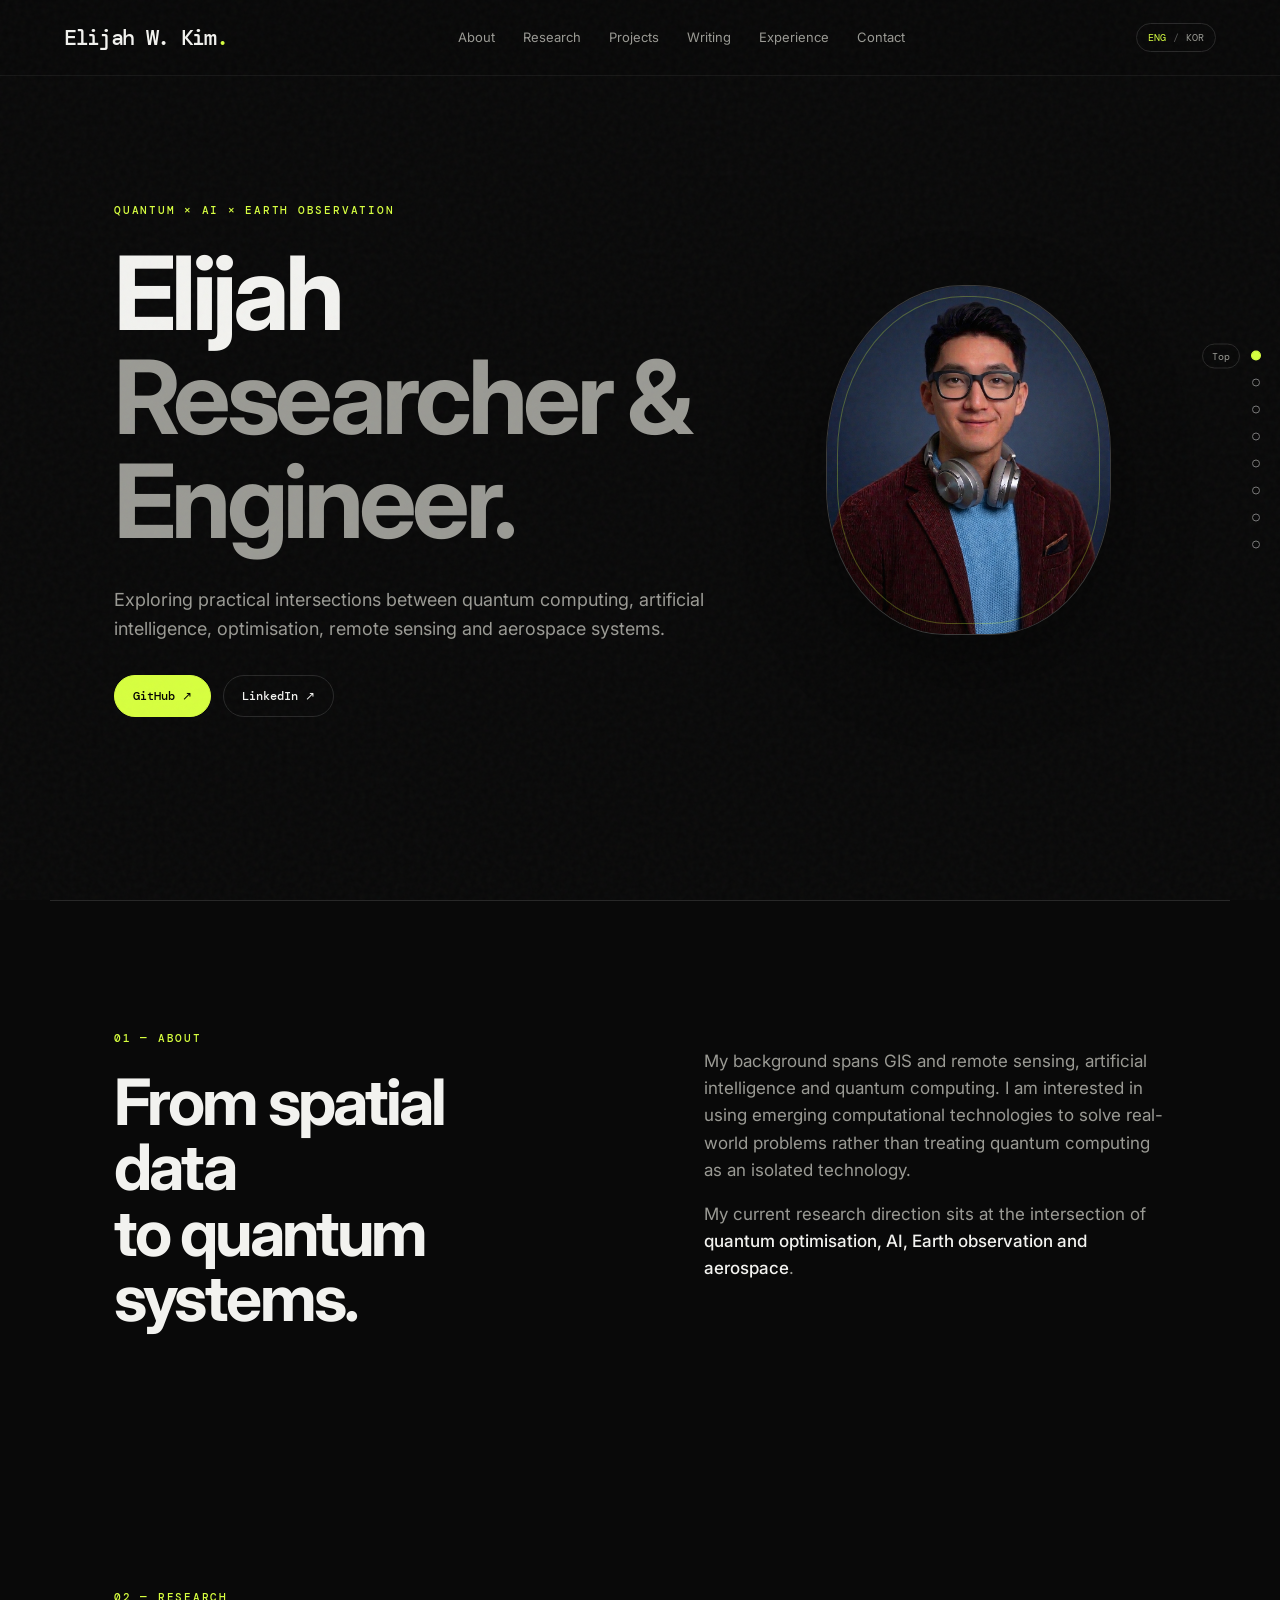
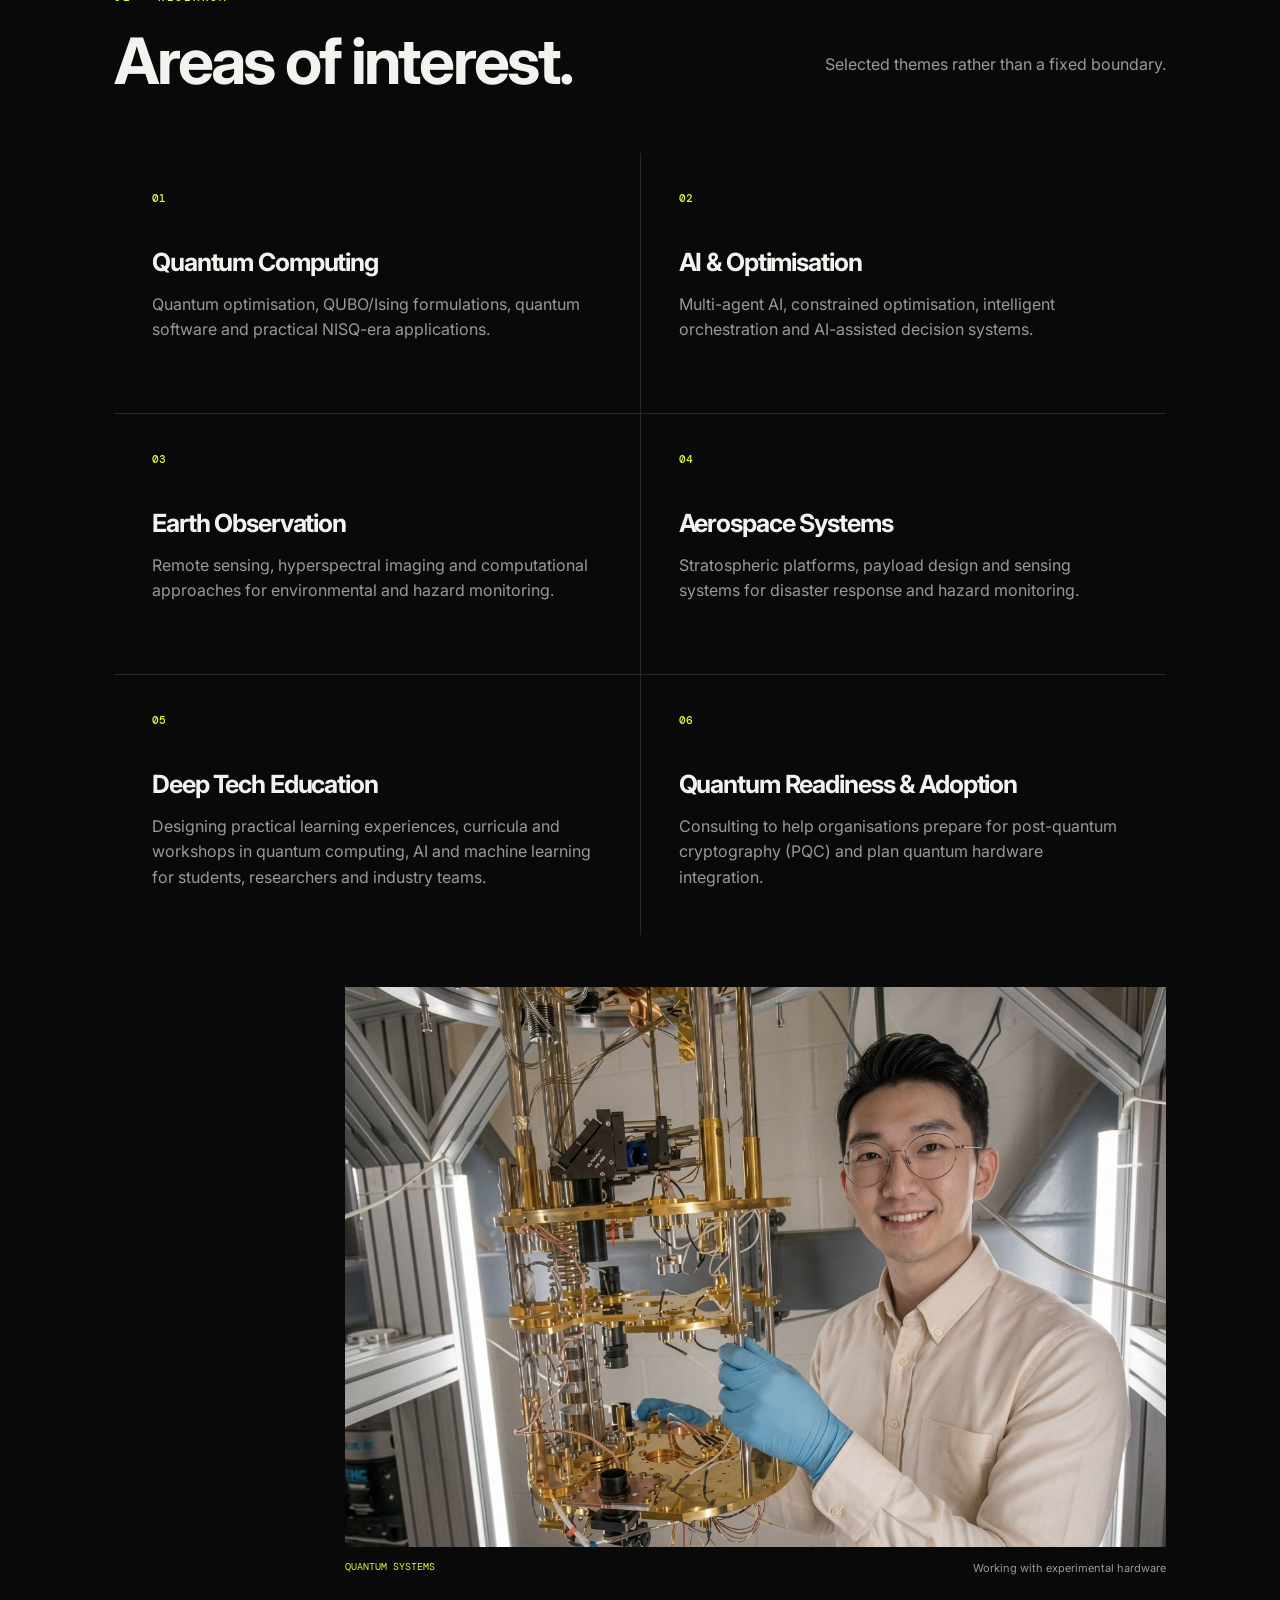
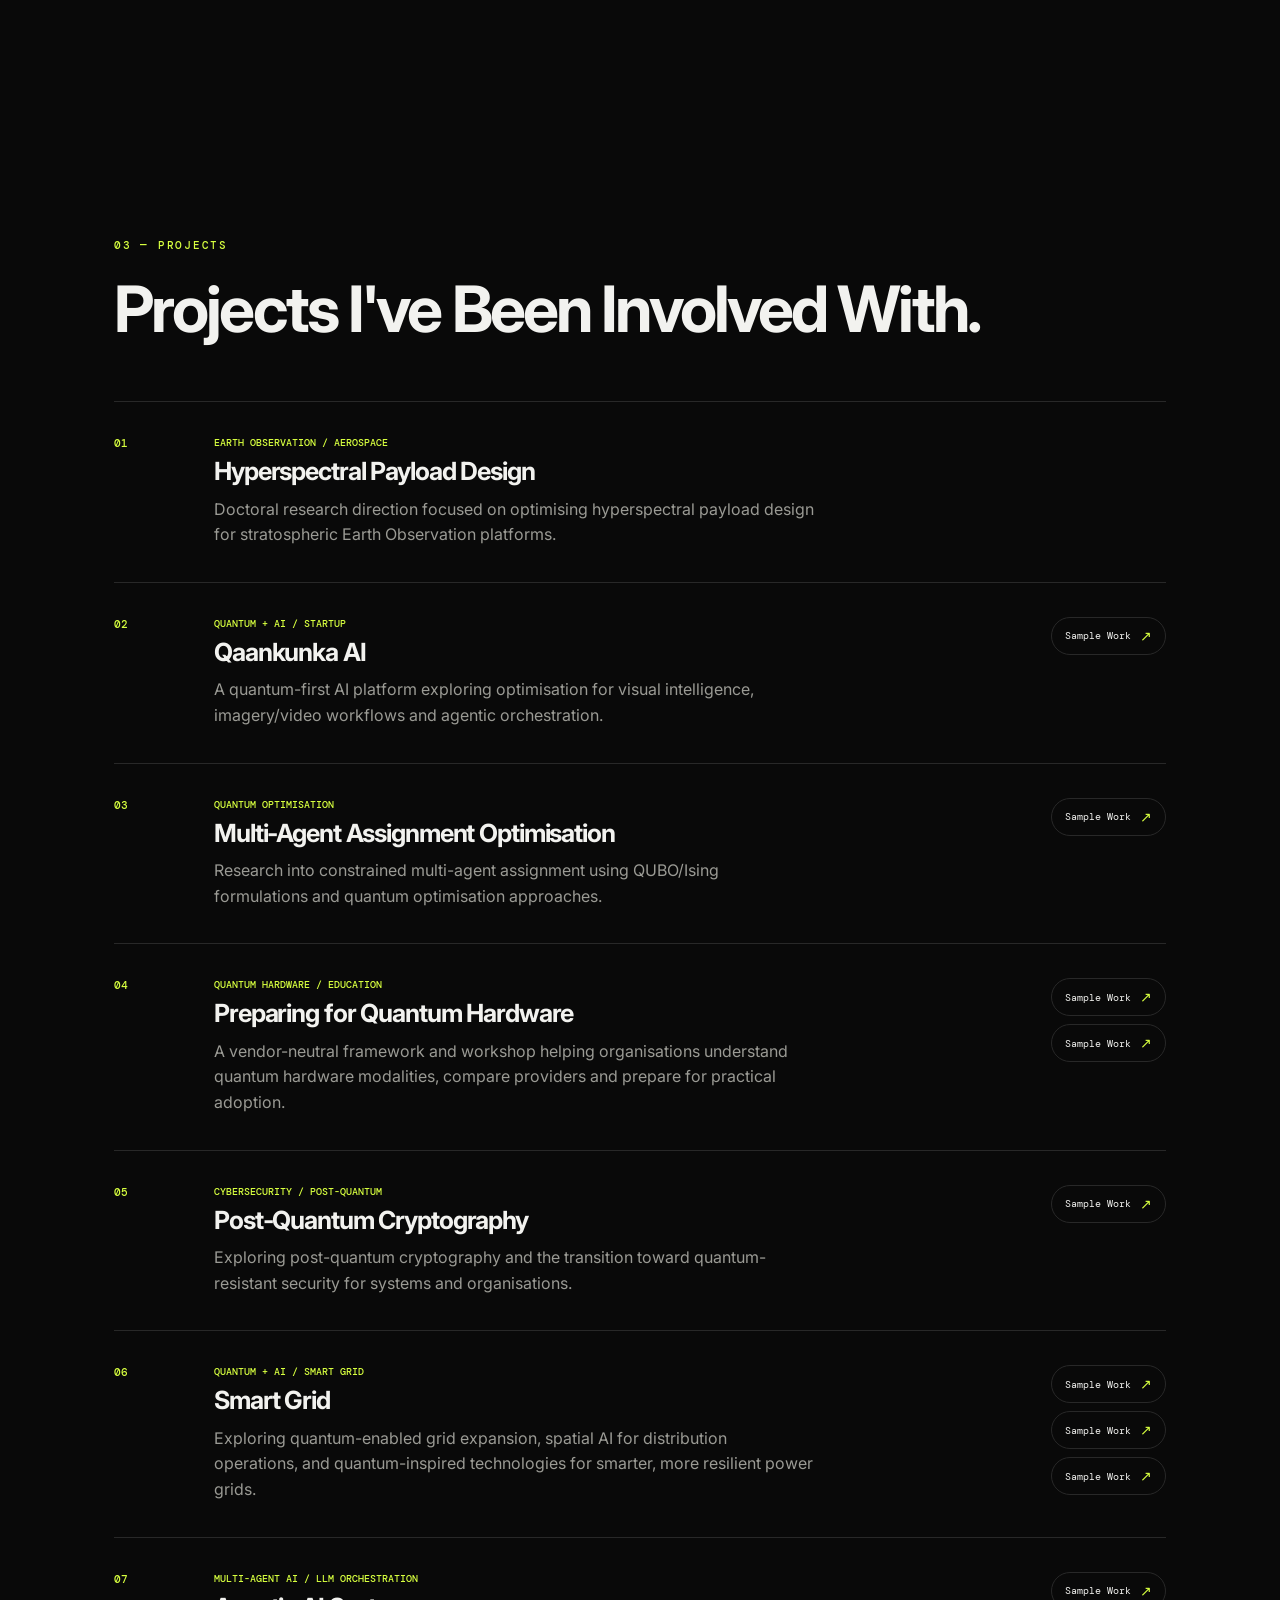
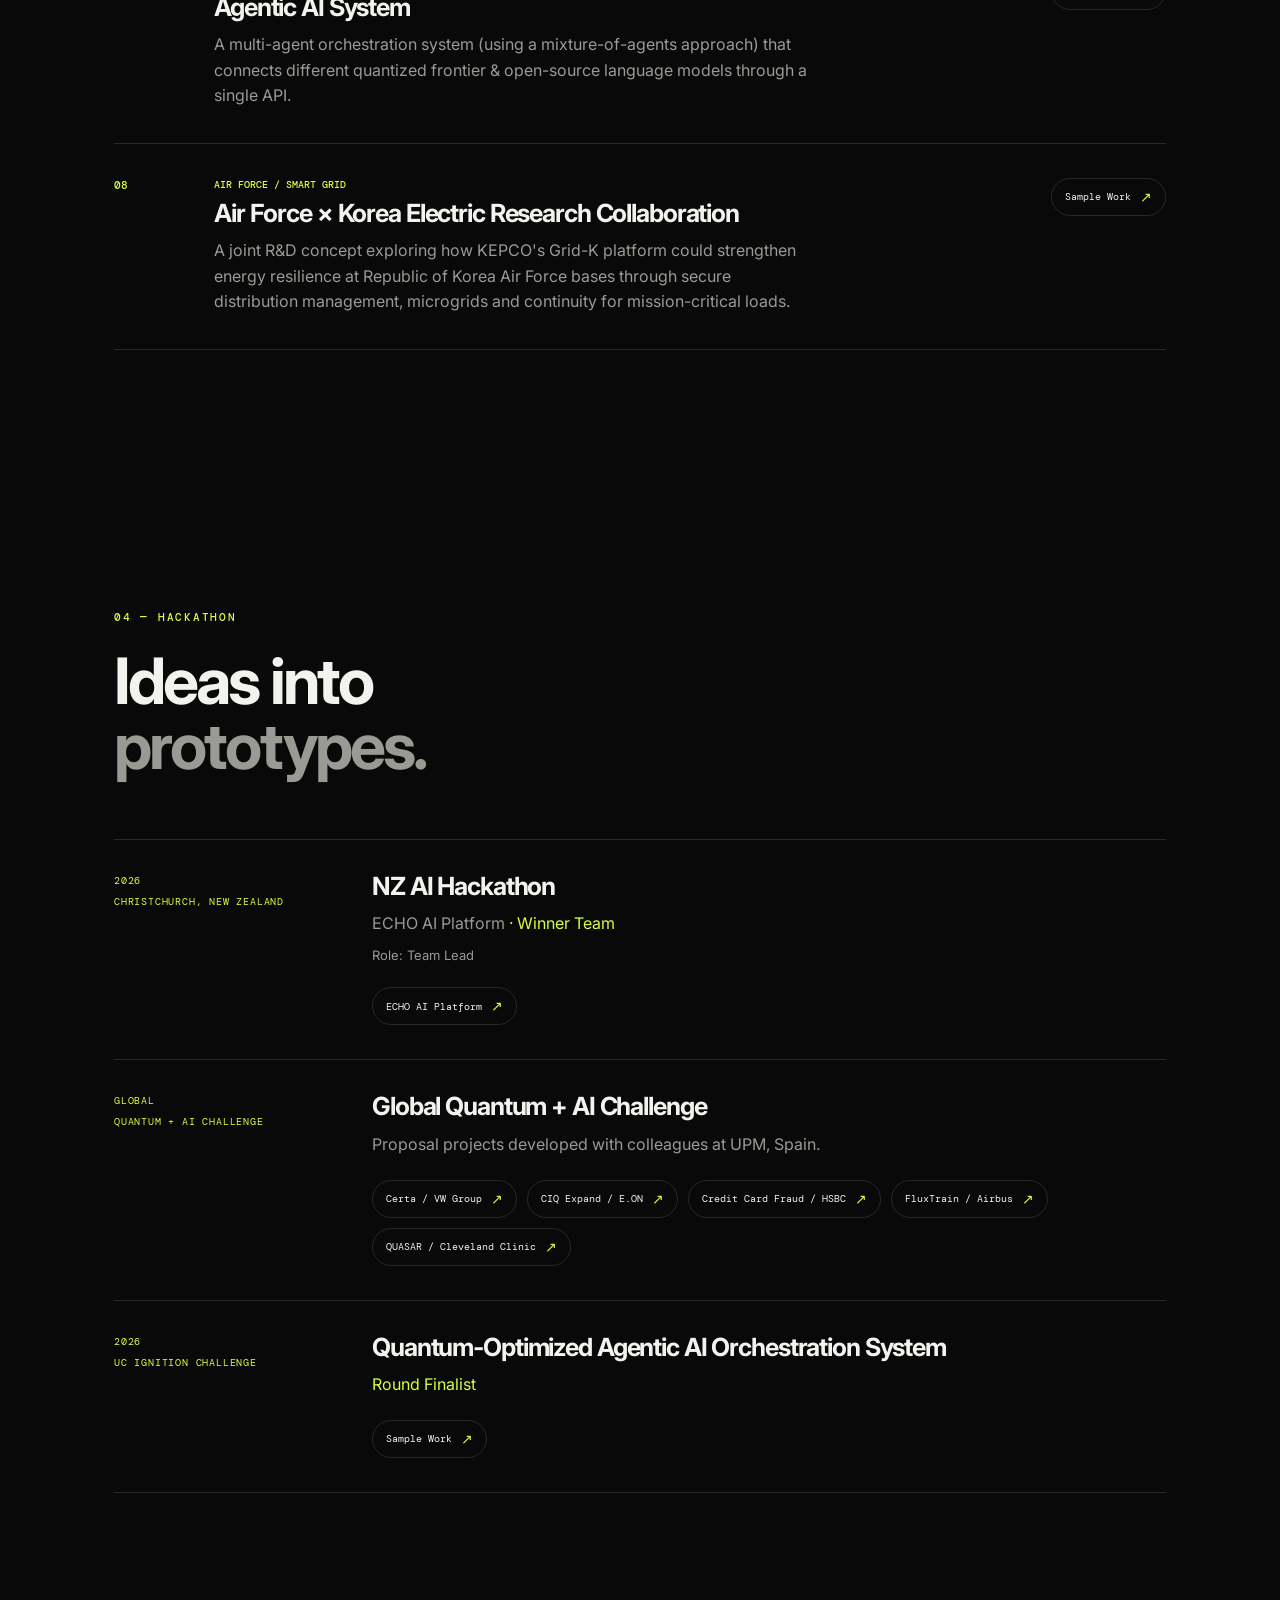
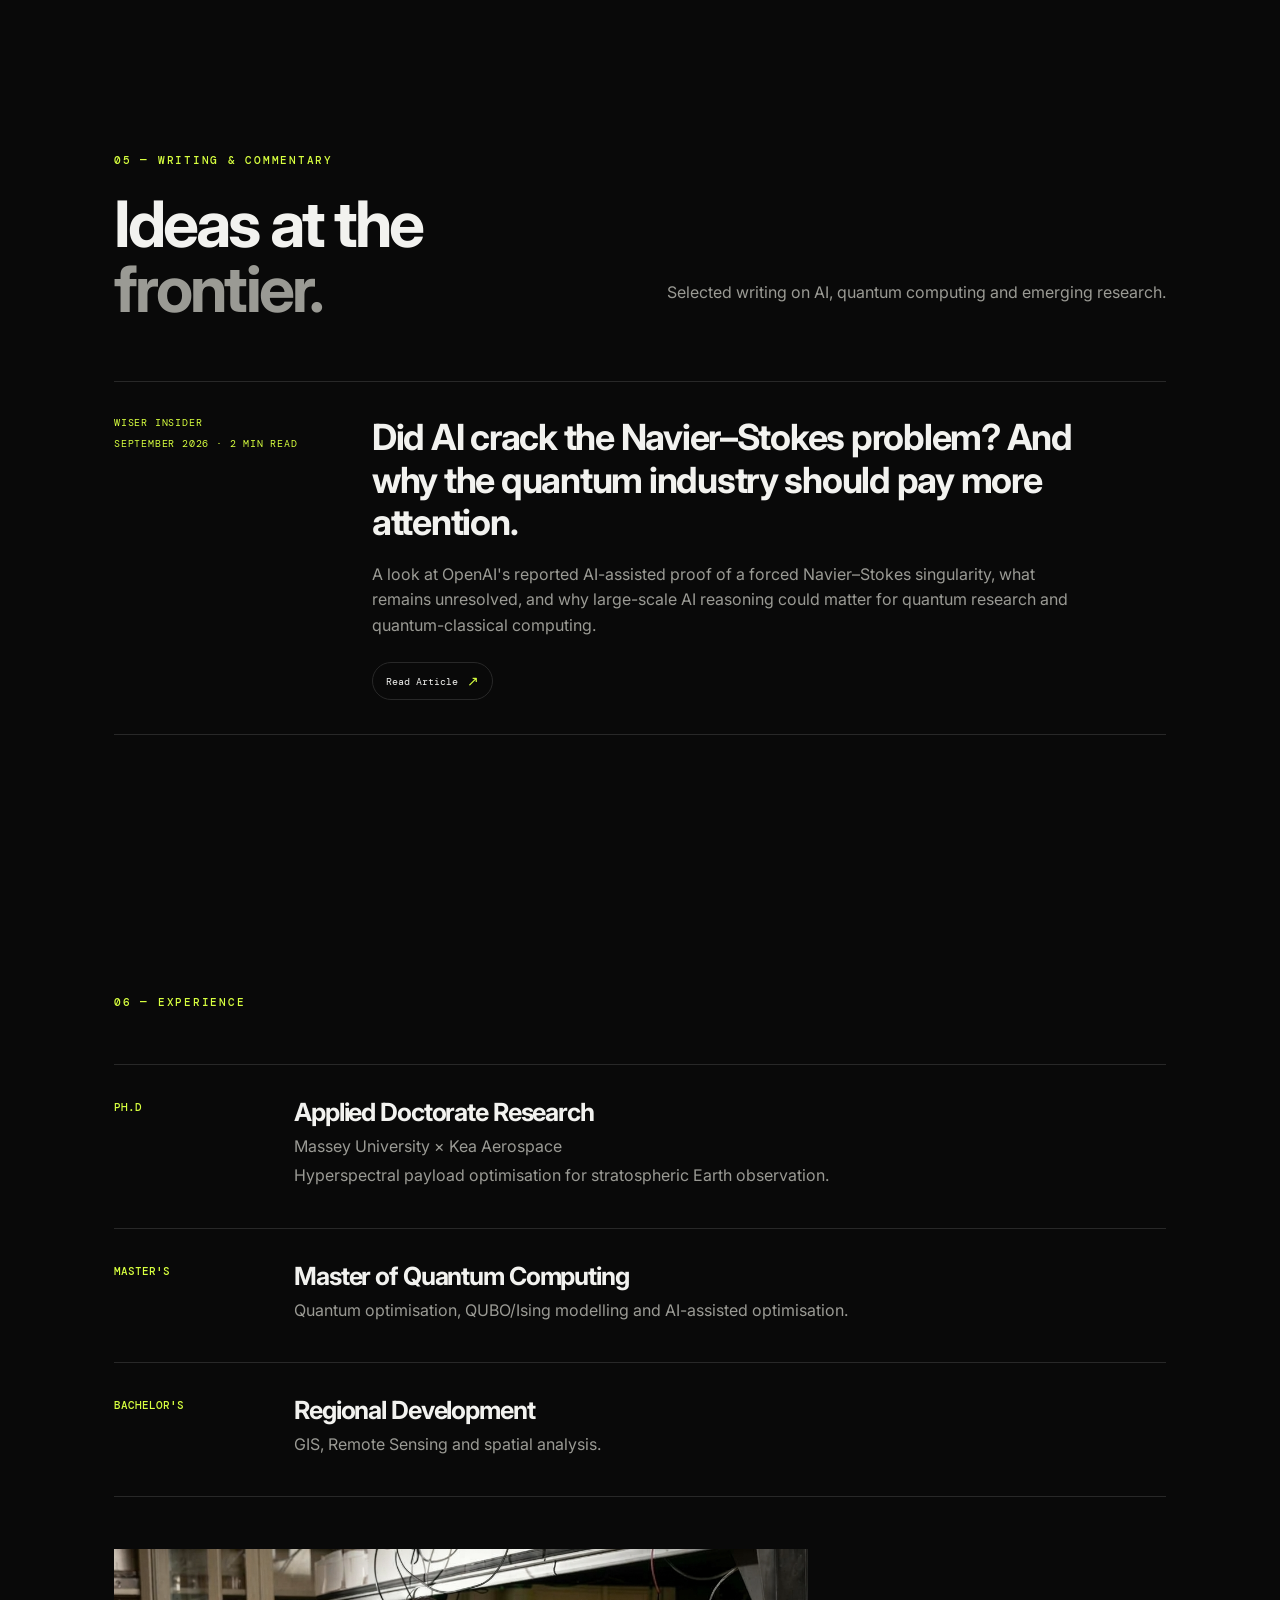
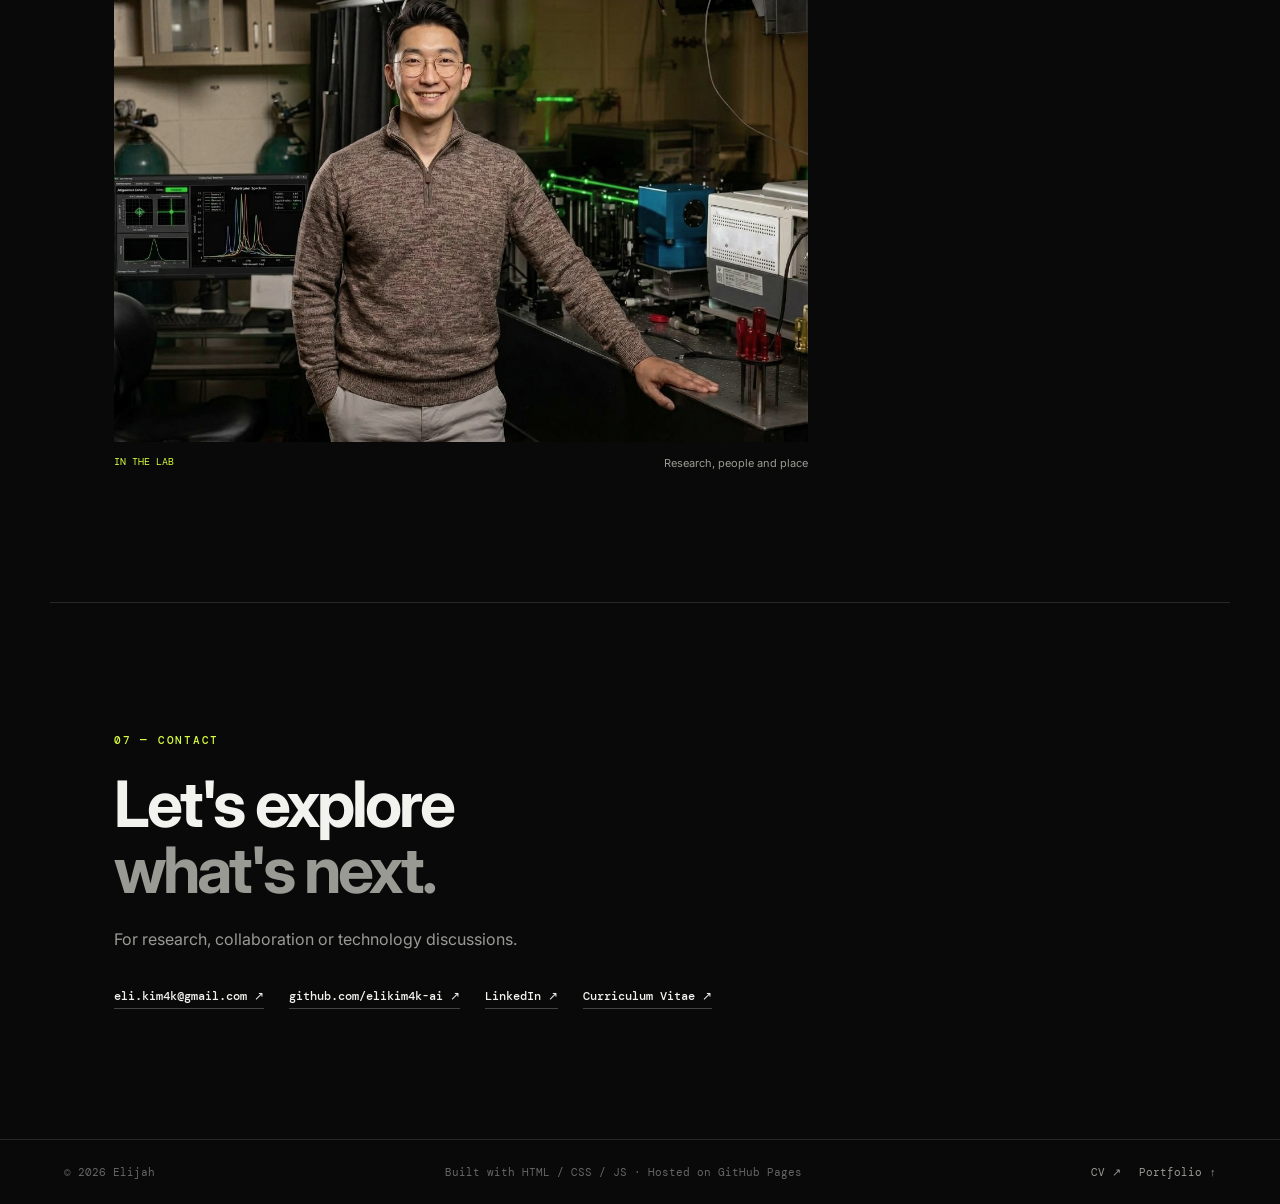
==== index.html @ 290a3d3e "Rename Air Force research collaboration" ====
<!DOCTYPE html>
<html lang="en">
<head>
  <meta charset="UTF-8">
  <meta name="viewport" content="width=device-width, initial-scale=1.0">
  <meta name="description" content="Elijah — Quantum Computing, AI, Earth Observation and Aerospace Research">
  <meta name="theme-color" content="#0a0a0a">
  <title>Elijah | Quantum × AI</title>
  <link rel="preconnect" href="https://fonts.googleapis.com">
  <link rel="preconnect" href="https://fonts.gstatic.com" crossorigin>
  <link href="https://fonts.googleapis.com/css2?family=DM+Mono:wght@400;500&family=Inter:wght@400;500;600;700&display=swap" rel="stylesheet">
  <link rel="stylesheet" href="style.css">
</head>
<body>
  <div class="noise"></div>

  <header class="nav">
    <a class="logo" href="#top">Elijah W. Kim<span>.</span></a>
    <nav>
      <a href="#about">About</a>
      <a href="#research">Research</a>
      <a href="#projects">Projects</a>
      <a href="#writing">Writing</a>
      <a href="#experience">Experience</a>
      <a href="#contact">Contact</a>
    </nav>
    <div class="nav-actions">
      <div class="language-toggle" role="group" aria-label="Choose language">
        <button type="button" data-language="en" aria-pressed="true">ENG</button>
        <span aria-hidden="true">/</span>
        <button type="button" data-language="ko" aria-pressed="false">KOR</button>
      </div>
      <button class="menu" aria-label="Open menu">☰</button>
    </div>
  </header>

  <main id="top">
    <section class="hero section">
      <div class="hero-copy">
        <p class="eyebrow">QUANTUM × AI × EARTH OBSERVATION</p>
        <h1>Elijah<br><em>Researcher &amp; Engineer.</em></h1>
        <p class="lead">
          Exploring practical intersections between quantum computing, artificial intelligence,
          optimisation, remote sensing and aerospace systems.
        </p>
        <div class="buttons">
          <!-- Replace these URLs with your real profiles -->
          <a class="button primary" href="https://github.com/elikim4k-ai/" target="_blank" rel="noreferrer">GitHub ↗</a>
          <a class="button" href="https://www.linkedin.com/" target="_blank" rel="noreferrer">LinkedIn ↗</a>
        </div>
      </div>

      <div class="hero-visual">
        <div class="portrait-wrap">
          <img src="assets/profile.jpg" alt="Elijah — researcher in quantum computing and AI">
          <div class="portrait-ring"></div>
        </div>
      </div>
    </section>

    <section id="about" class="section split">
      <div>
        <p class="eyebrow">01 — ABOUT</p>
        <h2>From spatial data<br>to quantum systems.</h2>
      </div>
      <div class="body-copy">
        <p>
          My background spans GIS and remote sensing, artificial intelligence and quantum computing.
          I am interested in using emerging computational technologies to solve real-world problems
          rather than treating quantum computing as an isolated technology.
        </p>
        <p>
          My current research direction sits at the intersection of <strong>quantum optimisation,
          AI, Earth observation and aerospace</strong>.
        </p>
      </div>
    </section>

    <section id="research" class="section">
      <div class="section-heading">
        <div>
          <p class="eyebrow">02 — RESEARCH</p>
          <h2>Areas of interest.</h2>
        </div>
        <p class="muted">Selected themes rather than a fixed boundary.</p>
      </div>

      <div class="research-grid">
        <article class="research-card">
          <span>01</span>
          <h3>Quantum Computing</h3>
          <p>Quantum optimisation, QUBO/Ising formulations, quantum software and practical NISQ-era applications.</p>
        </article>
        <article class="research-card">
          <span>02</span>
          <h3>AI & Optimisation</h3>
          <p>Multi-agent AI, constrained optimisation, intelligent orchestration and AI-assisted decision systems.</p>
        </article>
        <article class="research-card">
          <span>03</span>
          <h3>Earth Observation</h3>
          <p>Remote sensing, hyperspectral imaging and computational approaches for environmental and hazard monitoring.</p>
        </article>
        <article class="research-card">
          <span>04</span>
          <h3>Aerospace Systems</h3>
          <p>Stratospheric platforms, payload design and sensing systems for disaster response and hazard monitoring.</p>
        </article>
        <article class="research-card">
          <span>05</span>
          <h3>Deep Tech Education</h3>
          <p>Designing practical learning experiences, curricula and workshops in quantum computing, AI and machine learning for students, researchers and industry teams.</p>
        </article>
        <article class="research-card">
          <span>06</span>
          <h3>Quantum Readiness &amp; Adoption</h3>
          <p>Consulting to help organisations prepare for post-quantum cryptography (PQC) and plan quantum hardware integration.</p>
        </article>
      </div>

      <figure class="lab-photo inline-photo research-photo">
        <img src="assets/lab-quantum.jpg" alt="Elijah working beside a quantum computing instrument in the laboratory" loading="lazy">
        <figcaption><span>QUANTUM SYSTEMS</span><span>Working with experimental hardware</span></figcaption>
      </figure>
    </section>

    <section id="projects" class="section">
      <div class="section-heading">
        <div>
          <p class="eyebrow">03 — PROJECTS</p>
          <h2>Projects I've Been Involved With.</h2>
        </div>
      </div>

      <div class="project-list">
        <article class="project">
          <div class="project-number">01</div>
          <div>
            <p class="project-tag">EARTH OBSERVATION / AEROSPACE</p>
            <h3>Hyperspectral Payload Design</h3>
            <p>
              Doctoral research direction focused on optimising hyperspectral payload design
              for stratospheric Earth Observation platforms.
            </p>
          </div>
        </article>

        <article class="project">
          <div class="project-number">02</div>
          <div>
            <p class="project-tag">QUANTUM + AI / STARTUP</p>
            <h3>Qaankunka AI</h3>
            <p>
              A quantum-first AI platform exploring optimisation for visual intelligence,
              imagery/video workflows and agentic orchestration.
            </p>
          </div>
          <a class="sample-work" href="https://www.qaankunka.com/" target="_blank" rel="noreferrer">Sample Work <span>↗</span></a>
        </article>

        <article class="project">
          <div class="project-number">03</div>
          <div>
            <p class="project-tag">QUANTUM OPTIMISATION</p>
            <h3>Multi-Agent Assignment Optimisation</h3>
            <p>
              Research into constrained multi-agent assignment using QUBO/Ising formulations
              and quantum optimisation approaches.
            </p>
          </div>
          <a class="sample-work" href="assets/adiabatic-quantum-optimization-sample.pdf">Sample Work <span>↗</span></a>
        </article>

        <article class="project">
          <div class="project-number">04</div>
          <div>
            <p class="project-tag">QUANTUM HARDWARE / EDUCATION</p>
            <h3>Preparing for Quantum Hardware</h3>
            <p>
              A vendor-neutral framework and workshop helping organisations understand quantum hardware modalities,
              compare providers and prepare for practical adoption.
            </p>
          </div>
          <div class="project-samples">
            <a class="sample-work" href="assets/quantum-hardware-sample.pdf">Sample Work <span>↗</span></a>
            <a class="sample-work" href="assets/ionq-quantum-cloud-sample.pdf">Sample Work <span>↗</span></a>
          </div>
        </article>

        <article class="project">
          <div class="project-number">05</div>
          <div>
            <p class="project-tag">CYBERSECURITY / POST-QUANTUM</p>
            <h3>Post-Quantum Cryptography</h3>
            <p>
              Exploring post-quantum cryptography and the transition toward quantum-resistant security
              for systems and organisations.
            </p>
          </div>
          <a class="sample-work" href="assets/post-quantum-cryptography-sample.pdf">Sample Work <span>↗</span></a>
        </article>

        <article class="project">
          <div class="project-number">06</div>
          <div>
            <p class="project-tag">QUANTUM + AI / SMART GRID</p>
            <h3>Smart Grid</h3>
            <p>
              Exploring quantum-enabled grid expansion, spatial AI for distribution operations,
              and quantum-inspired technologies for smarter, more resilient power grids.
            </p>
          </div>
          <div class="project-samples">
            <a class="sample-work" href="assets/smart-grid-ciq-expand.pdf" aria-label="Sample Work: CIQ-Expand Quantum-Enabled Grid Expansion">Sample Work <span>↗</span></a>
            <a class="sample-work" href="assets/smart-grid-gridsense-spatial-ai.pdf" aria-label="Sample Work: GridSense Spatial AI Copilot for Distribution Operations">Sample Work <span>↗</span></a>
            <a class="sample-work" href="assets/smart-grid-quantum-inspired-technologies.pdf" aria-label="Sample Work: Quantum-Inspired Technologies for Smart Grids">Sample Work <span>↗</span></a>
          </div>
        </article>

        <article class="project">
          <div class="project-number">07</div>
          <div>
            <p class="project-tag">MULTI-AGENT AI / LLM ORCHESTRATION</p>
            <h3>Agentic AI System</h3>
            <p>
              A multi-agent orchestration system (using a mixture-of-agents approach) that connects different quantized frontier &amp; open-source language models through a single API.
            </p>
          </div>
          <a class="sample-work" href="assets/mul-ai-llm-conductor-overview.pdf">Sample Work <span>↗</span></a>
        </article>

        <article class="project">
          <div class="project-number">08</div>
          <div>
            <p class="project-tag">AIR FORCE / SMART GRID</p>
            <h3>Air Force × Korea Electric Research Collaboration</h3>
            <p>
              A joint R&amp;D concept exploring how KEPCO's Grid-K platform could strengthen energy resilience
              at Republic of Korea Air Force bases through secure distribution management, microgrids and continuity for mission-critical loads.
            </p>
          </div>
          <a class="sample-work" href="assets/rokaf-kepco-grid-k-collaboration.pdf">Sample Work <span>↗</span></a>
        </article>
      </div>
    </section>

    <section id="hackathon" class="section">
      <div class="section-heading">
        <div>
          <p class="eyebrow">04 — HACKATHON</p>
          <h2>Ideas into<br><em>prototypes.</em></h2>
        </div>
      </div>
      <div class="hackathon-list">
        <article class="hackathon-item">
          <div class="hackathon-meta"><span>2026</span><span>CHRISTCHURCH, NEW ZEALAND</span></div>
          <div>
            <h3>NZ AI Hackathon</h3>
            <p class="hackathon-project">ECHO AI Platform <span>· Winner Team</span></p>
            <p class="hackathon-role">Role: Team Lead</p>
            <div class="proposal-links">
              <a class="sample-work" href="https://listen2echo.com/" target="_blank" rel="noreferrer">ECHO AI Platform <span>↗</span></a>
            </div>
          </div>
        </article>
        <article class="hackathon-item">
          <div class="hackathon-meta"><span>GLOBAL</span><span>QUANTUM + AI CHALLENGE</span></div>
          <div>
            <h3>Global Quantum + AI Challenge</h3>
            <p class="hackathon-project">Proposal projects developed with colleagues at UPM, Spain.</p>
            <div class="proposal-links">
              <a class="sample-work" href="assets/hackathon-certa-vwgroup-proposal.pdf">Certa / VW Group <span>↗</span></a>
              <a class="sample-work" href="assets/hackathon-ciq-expand-eon-proposal.pdf">CIQ Expand / E.ON <span>↗</span></a>
              <a class="sample-work" href="assets/hackathon-creditcardfraud-hsbc-proposal.pdf">Credit Card Fraud / HSBC <span>↗</span></a>
              <a class="sample-work" href="assets/hackathon-fluxtrain-airbus-proposal.pdf">FluxTrain / Airbus <span>↗</span></a>
              <a class="sample-work" href="assets/hackathon-quasar-cleveland-clinic-proposal.pdf">QUASAR / Cleveland Clinic <span>↗</span></a>
            </div>
          </div>
        </article>
        <article class="hackathon-item">
          <div class="hackathon-meta"><span>2026</span><span>UC IGNITION CHALLENGE</span></div>
          <div>
            <h3>Quantum-Optimized Agentic AI Orchestration System</h3>
            <p class="hackathon-project"><span>Round Finalist</span></p>
            <div class="proposal-links">
              <a class="sample-work" href="assets/uc-ignition-quantum-agentic-ai-orchestration.pdf">Sample Work <span>↗</span></a>
            </div>
          </div>
        </article>
      </div>
    </section>

    <section id="writing" class="section writing">
      <div class="section-heading">
        <div>
          <p class="eyebrow">05 — WRITING &amp; COMMENTARY</p>
          <h2>Ideas at the<br><em>frontier.</em></h2>
        </div>
        <p class="muted">Selected writing on AI, quantum computing and emerging research.</p>
      </div>
      <article class="writing-card">
        <div class="writing-meta"><span>WISER INSIDER</span><span>SEPTEMBER 2026 · 2 MIN READ</span></div>
        <div class="writing-content">
          <h3>Did AI crack the Navier–Stokes problem? And why the quantum industry should pay more attention.</h3>
          <p>
            A look at OpenAI's reported AI-assisted proof of a forced Navier–Stokes singularity, what remains unresolved,
            and why large-scale AI reasoning could matter for quantum research and quantum-classical computing.
          </p>
          <a class="sample-work" href="https://www.thewiser.org/post/did-ai-crack-the-navier-stokes-problem-and-why-the-quantum-industry-should-pay-more-attention">Read Article <span>↗</span></a>
        </div>
      </article>
    </section>

    <section id="experience" class="section">
      <p class="eyebrow">06 — EXPERIENCE</p>
      <div class="timeline">
        <div class="timeline-item">
            <div class="date">PH.D</div>
          <div>
            <h3>Applied Doctorate Research</h3>
            <p>Massey University × Kea Aerospace</p>
            <p class="muted">Hyperspectral payload optimisation for stratospheric Earth observation.</p>
          </div>
        </div>
        <div class="timeline-item">
          <div class="date">MASTER'S</div>
          <div>
            <h3>Master of Quantum Computing</h3>
            <p>Quantum optimisation, QUBO/Ising modelling and AI-assisted optimisation.</p>
          </div>
        </div>
        <div class="timeline-item">
          <div class="date">BACHELOR'S</div>
          <div>
            <h3>Regional Development</h3>
            <p>GIS, Remote Sensing and spatial analysis.</p>
          </div>
        </div>
      </div>
      <figure class="lab-photo inline-photo experience-photo">
        <img src="assets/lab-portrait.jpg?v=20261007" alt="Elijah in a research laboratory" loading="lazy">
        <figcaption><span>IN THE LAB</span><span>Research, people and place</span></figcaption>
      </figure>
    </section>

    <section id="contact" class="section contact">
      <p class="eyebrow">07 — CONTACT</p>
      <h2>Let's explore<br><em>what's next.</em></h2>
      <p>For research, collaboration or technology discussions.</p>
      <div class="contact-links">
        <a href="mailto:eli.kim4k@gmail.com">eli.kim4k@gmail.com ↗</a>
        <a href="https://github.com/elikim4k-ai/" target="_blank" rel="noreferrer">github.com/elikim4k-ai ↗</a>
        <a href="https://www.linkedin.com/" target="_blank" rel="noreferrer">LinkedIn ↗</a>
        <a href="cv.html" target="_blank" rel="noreferrer">Curriculum Vitae ↗</a>
      </div>
    </section>
  </main>

  <footer>
    <span>© <span id="year"></span> Elijah</span>
    <span>Built with HTML / CSS / JS · Hosted on GitHub Pages</span>
    <div class="footer-actions">
      <a href="cv.html" target="_blank" rel="noreferrer">CV ↗</a>
      <a href="#projects">Portfolio ↑</a>
    </div>
  </footer>

  <nav class="section-rail" aria-label="Page sections">
    <a href="#top" aria-label="Top"><span class="rail-dot"></span><span class="rail-label">Top</span></a>
    <a href="#about" aria-label="About"><span class="rail-dot"></span><span class="rail-label">About</span></a>
    <a href="#research" aria-label="Research"><span class="rail-dot"></span><span class="rail-label">Research</span></a>
    <a href="#projects" aria-label="Projects"><span class="rail-dot"></span><span class="rail-label">Projects</span></a>
    <a href="#hackathon" aria-label="Hackathon"><span class="rail-dot"></span><span class="rail-label">Hackathon</span></a>
    <a href="#writing" aria-label="Writing"><span class="rail-dot"></span><span class="rail-label">Writing</span></a>
    <a href="#experience" aria-label="Experience"><span class="rail-dot"></span><span class="rail-label">Experience</span></a>
    <a href="#contact" aria-label="Contact"><span class="rail-dot"></span><span class="rail-label">Contact</span></a>
  </nav>

  <div class="color-lens" aria-hidden="true"></div>

  <script src="script.js"></script>
</body>
</html>
---- style.css ----
:root {
  --bg: #090909;
  --surface: #111111;
  --line: #282828;
  --text: #f2f2ef;
  --muted: #9a9a94;
  --accent: #d7ff3f;
  --max: 1180px;
}

* { box-sizing: border-box; }
html { scroll-behavior: smooth; }
html { scrollbar-color: #696969 #111; scrollbar-width: thin; }
html::-webkit-scrollbar { width: 10px; }
html::-webkit-scrollbar-track { background: #111; }
html::-webkit-scrollbar-thumb { background: #555; border: 2px solid #111; border-radius: 999px; }
html::-webkit-scrollbar-thumb:hover { background: var(--accent); }
body {
  margin: 0;
  background: var(--bg);
  color: var(--text);
  font-family: "Inter", system-ui, sans-serif;
  line-height: 1.6;
}
a { color: inherit; text-decoration: none; }
::selection { background: var(--accent); color: #000; }

.noise {
  position: fixed; inset: 0; pointer-events: none; opacity: .035; z-index: 20;
  background-image: url("data:image/svg+xml,%3Csvg viewBox='0 0 180 180' xmlns='http://www.w3.org/2000/svg'%3E%3Cfilter id='n'%3E%3CfeTurbulence type='fractalNoise' baseFrequency='.9' numOctaves='4' stitchTiles='stitch'/%3E%3C/filter%3E%3Crect width='100%25' height='100%25' filter='url(%23n)'/%3E%3C/svg%3E");
}

.nav {
  position: fixed; top: 0; left: 0; right: 0; z-index: 10;
  height: 76px; display: flex; align-items: center; justify-content: space-between;
  padding: 0 5vw; background: rgba(9,9,9,.75); backdrop-filter: blur(14px);
  border-bottom: 1px solid rgba(255,255,255,.06);
}
.logo { font: 500 22px "DM Mono", monospace; letter-spacing: -.08em; }
.logo { letter-spacing: -.06em; white-space: nowrap; }
.logo span { color: var(--accent); }
.nav nav { display: flex; gap: 28px; }
.nav nav a { color: var(--muted); font-size: 13px; transition: color .2s; }
.nav nav a:hover { color: var(--text); }
.nav-actions { display: flex; align-items: center; gap: 14px; }
.language-toggle { display: flex; align-items: center; gap: 5px; padding: 5px 9px; border: 1px solid var(--line); border-radius: 999px; color: var(--muted); background: transparent; font: 10px "DM Mono", monospace; }
.language-toggle button { padding: 2px; border: 0; color: inherit; background: transparent; font: inherit; }
.language-toggle button[aria-pressed="true"], .language-toggle button:hover { color: var(--accent); }
.language-toggle > span { color: #555; }
.menu { display: none; background: none; border: 0; color: var(--text); font-size: 24px; }

.section-rail { position: fixed; z-index: 15; right: 20px; top: 50%; transform: translateY(-50%); display: flex; flex-direction: column; gap: 13px; }
.section-rail a { position: relative; display: flex; align-items: center; justify-content: flex-end; min-width: 14px; min-height: 14px; }
.rail-dot { width: 8px; height: 8px; border: 1px solid #777; border-radius: 50%; background: var(--bg); transition: transform .2s, background .2s, border-color .2s; }
.rail-label { position: absolute; right: 20px; padding: 5px 9px; border: 1px solid var(--line); border-radius: 999px; background: rgba(9,9,9,.92); color: var(--muted); font: 10px "DM Mono", monospace; white-space: nowrap; opacity: 0; transform: translateX(5px); pointer-events: none; transition: .2s; }
.section-rail a:hover .rail-label, .section-rail a.active .rail-label { opacity: 1; transform: translateX(0); }
.section-rail a.active .rail-dot, .section-rail a:hover .rail-dot { background: var(--accent); border-color: var(--accent); transform: scale(1.25); }

.section { max-width: var(--max); margin: 0 auto; padding: 130px 5vw; }
.hero {
  min-height: 100vh; display: grid; grid-template-columns: 1.25fr .75fr;
  align-items: center; padding-top: 150px;
}
.eyebrow {
  font: 500 11px "DM Mono", monospace; letter-spacing: .16em;
  color: var(--accent); margin: 0 0 24px;
}
h1, h2, h3 { margin: 0; line-height: 1.02; letter-spacing: -.045em; }
h1 { font-size: clamp(58px, 8vw, 108px); max-width: 850px; }
h1 em, h2 em { color: var(--muted); font-style: normal; }
h2 { font-size: clamp(40px, 5vw, 70px); }
h3 { font-size: 25px; }
.lead { max-width: 610px; margin: 32px 0; color: var(--muted); font-size: 18px; }
.buttons { display: flex; gap: 12px; flex-wrap: wrap; }
.button {
  padding: 12px 18px; border: 1px solid var(--line); border-radius: 999px;
  font: 500 12px "DM Mono", monospace; transition: .2s;
}
.button:hover { border-color: #555; transform: translateY(-2px); }
.button.primary { background: var(--accent); color: #000; border-color: var(--accent); }

.hero-visual { position: relative; min-height: 500px; display: grid; place-items: center; }
.portrait-wrap {
  position: absolute; z-index: 2; width: 285px; height: 350px;
  border-radius: 48% 48% 42% 42%; overflow: hidden;
  border: 1px solid #3a3a3a; background: #151515;
  box-shadow: 0 30px 80px rgba(0,0,0,.45);
}
.portrait-wrap img { width: 100%; height: 100%; object-fit: cover; object-position: center 28%; display: block; }
.portrait-ring {
  position: absolute; inset: 10px; border: 1px solid rgba(215,255,63,.28);
  border-radius: inherit; pointer-events: none;
}
.hero-orbit { position: absolute; inset: 0; display: grid; place-items: center; }
.orbit { position: absolute; z-index: 1; border: 1px solid #303030; border-radius: 50%; transform: rotate(-25deg); }
.orbit-1 { width: 230px; height: 390px; }
.orbit-2 { width: 360px; height: 230px; transform: rotate(35deg); }
.orbit-3 { width: 390px; height: 390px; border-style: dashed; opacity: .5; }
.core { z-index: 3; opacity: .92;
  width: 112px; height: 112px; border-radius: 50%; display: grid; place-content: center;
  text-align: center; background: #161616; border: 1px solid #444;
  font: 500 28px "DM Mono", monospace; box-shadow: 0 0 60px rgba(215,255,63,.08);
}
.core span { color: var(--accent); font-size: 15px; }

.split { display: grid; grid-template-columns: 1fr 1fr; gap: 10vw; border-top: 1px solid var(--line); }
.body-copy { max-width: 560px; color: var(--muted); font-size: 17px; }
.body-copy strong { color: var(--text); font-weight: 500; }

.section-heading { display: flex; justify-content: space-between; align-items: end; margin-bottom: 60px; }
.muted { color: var(--muted); }
.research-grid { display: grid; grid-template-columns: repeat(2,1fr); gap: 1px; background: var(--line); }
.research-card { background: var(--bg); padding: 38px; min-height: 260px; display: flex; flex-direction: column; align-items: flex-start; }
.research-card span, .project-number, .date {
  font: 500 11px "DM Mono", monospace; color: var(--accent);
}
.research-card h3 { margin: 45px 0 16px; }
.research-card p, .project p { color: var(--muted); margin: 0; max-width: 600px; }
.research-samples { display: flex; flex-wrap: wrap; gap: 8px; margin-top: auto; padding-top: 22px; }
.research-samples .sample-work { padding: 7px 10px; font-size: 9px; }

.lab-photo { margin: 0; min-width: 0; }
.lab-photo img { display: block; width: 100%; object-fit: cover; filter: saturate(.78); transition: filter .35s, transform .6s; }
.lab-photo:hover img { filter: saturate(1); transform: scale(1.015); }
.inline-photo { margin-top: 52px; }
.inline-photo img { max-height: 560px; }
.research-photo { width: 78%; margin-left: auto; }
.experience-photo { width: 66%; margin-right: auto; }
.lab-photo figcaption { display: flex; justify-content: space-between; gap: 12px; padding-top: 13px; color: var(--muted); font-size: 11px; }
.lab-photo figcaption span:first-child { color: var(--accent); font: 10px "DM Mono", monospace; }

.color-lens { display: none; }
@media (hover: hover) and (pointer: fine) {
  .color-lens {
    display: block; position: fixed; z-index: 30; left: 0; top: 0;
    width: 112px; height: 112px; border-radius: 50%; pointer-events: none;
    border: 1px solid rgba(255,255,255,.58);
    background: rgba(215,255,63,.28); backdrop-filter: saturate(220%) hue-rotate(35deg) contrast(1.12);
    box-shadow: 0 0 0 1px rgba(9,9,9,.22), inset 0 0 25px rgba(255,255,255,.12);
    transform: translate(-50%, -50%); opacity: 0; transition: opacity .2s, width .25s, height .25s;
  }
  body.cursor-active .color-lens { opacity: 1; }
  body.cursor-link .color-lens { width: 144px; height: 144px; background: rgba(255,86,164,.22); }
}

.project-list { border-top: 1px solid var(--line); }
.project {
  display: grid; grid-template-columns: 70px minmax(0, 1fr) auto; gap: 30px; align-items: start;
  padding: 34px 0; border-bottom: 1px solid var(--line); transition: padding .25s;
}
.project:hover { padding-left: 12px; padding-right: 12px; background: #0e0e0e; }
.project-tag { font: 500 10px "DM Mono", monospace; color: var(--accent) !important; margin-bottom: 10px !important; }
.project h3 { margin-bottom: 12px; }
.arrow { font-size: 22px; color: var(--muted); }
.sample-work {
  display: inline-flex; align-items: center; gap: 9px; white-space: nowrap;
  padding: 9px 13px; border: 1px solid var(--line); border-radius: 999px;
  color: var(--text); font: 10px "DM Mono", monospace; transition: .2s;
}
.sample-work span { color: var(--accent); font-size: 14px; }
.sample-work:hover { border-color: var(--accent); color: var(--accent); transform: translateY(-2px); }
.project-samples { display: flex; flex-direction: column; align-items: flex-start; gap: 8px; }
.hackathon-list { border-top: 1px solid var(--line); }
.hackathon-item { display: grid; grid-template-columns: 220px minmax(0, 1fr); gap: 38px; padding: 34px 0; border-bottom: 1px solid var(--line); }
.hackathon-meta { display: flex; flex-direction: column; gap: 8px; color: var(--accent); font: 10px "DM Mono", monospace; letter-spacing: .08em; }
.hackathon-item h3 { margin: 0 0 12px; }
.hackathon-project { color: var(--muted); margin: 0 0 8px; }
.hackathon-project span { color: var(--accent); }
.hackathon-role { color: var(--muted); font-size: 13px; margin: 0; }
.proposal-links { display: flex; flex-wrap: wrap; gap: 10px; margin-top: 22px; }
.writing-card { display: grid; grid-template-columns: 220px minmax(0, 1fr); gap: 38px; padding: 34px 0; border-top: 1px solid var(--line); border-bottom: 1px solid var(--line); }
.writing-meta { display: flex; flex-direction: column; gap: 8px; color: var(--accent); font: 10px "DM Mono", monospace; letter-spacing: .08em; }
.writing-content h3 { max-width: 760px; font-size: clamp(24px, 3vw, 36px); line-height: 1.18; letter-spacing: -.035em; }
.writing-content p { max-width: 700px; margin: 18px 0 24px; color: var(--muted); }

.timeline { margin-top: 55px; border-top: 1px solid var(--line); }
.timeline-item {
  display: grid; grid-template-columns: 150px 1fr; gap: 30px;
  padding: 35px 0; border-bottom: 1px solid var(--line);
}
.timeline-item h3 { margin-bottom: 8px; }
.timeline-item p { margin: 4px 0; color: var(--muted); }

.contact { border-top: 1px solid var(--line); }
.contact h2 { margin-bottom: 25px; }
.contact > p:not(.eyebrow) { color: var(--muted); }
.contact-links { display: flex; flex-wrap: wrap; gap: 25px; margin-top: 35px; }
.contact-links a { font: 500 12px "DM Mono", monospace; border-bottom: 1px solid #444; padding-bottom: 4px; }
.contact-links a:hover { border-color: var(--accent); color: var(--accent); }

.cv-main { max-width: 980px; margin: 0 auto; padding: 150px 5vw 50px; }
.cv-intro { padding-bottom: 48px; border-bottom: 1px solid var(--line); }
.cv-intro .eyebrow { margin-bottom: 18px; }
.cv-intro h1 { font-size: clamp(52px, 8vw, 88px); }
.cv-specialty { margin: 20px 0; color: var(--muted); font-size: 18px; }
.cv-contact { display: flex; flex-wrap: wrap; gap: 10px 22px; color: var(--muted); font: 11px "DM Mono", monospace; }
.cv-contact a:hover, .cv-back:hover { color: var(--accent); }
.cv-back { font: 11px "DM Mono", monospace; color: var(--muted); }
.cv-section { padding: 42px 0; border-bottom: 1px solid var(--line); }
.cv-section h2 { font: 500 12px "DM Mono", monospace; letter-spacing: .14em; text-transform: uppercase; color: var(--accent); margin-bottom: 24px; }
.cv-section > p, .cv-section p { color: var(--muted); margin: 8px 0; }
.cv-role { padding: 20px 0; border-top: 1px solid rgba(255,255,255,.07); }
.cv-role:first-of-type { border-top: 0; padding-top: 0; }
.cv-role-head { display: flex; justify-content: space-between; align-items: baseline; gap: 20px; }
.cv-role h3 { font-size: 18px; line-height: 1.35; letter-spacing: -.025em; }
.cv-role h3 span { color: var(--muted); font-weight: 400; }
.cv-role time, .cv-location { color: var(--muted); font: 11px "DM Mono", monospace; white-space: nowrap; }
.cv-role ul, .cv-plain-list { color: var(--muted); padding-left: 20px; margin: 12px 0 0; }
.cv-role li, .cv-plain-list li { margin: 7px 0; padding-left: 4px; }
.cv-plain-list { list-style: none; padding: 0; }
.cv-plain-list strong, .cv-columns strong { color: var(--text); font-weight: 500; }
.cv-columns { display: grid; grid-template-columns: .7fr 1.3fr; gap: 50px; }
.cv-footer { padding: 28px 0; display: flex; justify-content: space-between; color: #777; font: 11px "DM Mono", monospace; }
.cv-footer a:hover { color: var(--accent); }

footer {
  border-top: 1px solid var(--line); padding: 25px 5vw; display: flex;
  justify-content: space-between; color: #666; font: 11px "DM Mono", monospace;
}
.footer-actions { display: flex; gap: 18px; }
.footer-actions a { color: var(--muted); transition: color .2s; }
.footer-actions a:hover { color: var(--accent); }

@media (max-width: 800px) {
  .logo { font-size: 17px; }
  .nav nav { display: none; }
  .menu { display: block; }
  .section-rail { right: 9px; gap: 10px; }
  .rail-label { display: none; }
  .hero { grid-template-columns: 1fr; }
  .hero-visual { min-height: 380px; order: -1; }
  .portrait-wrap { width: 220px; height: 275px; }
  .hero-orbit { inset: 0; }
  .orbit-1 { width: 170px; height: 270px; }
  .orbit-2 { width: 280px; height: 170px; }
  .orbit-3 { width: 290px; height: 290px; }
  .core { z-index: 3; opacity: .92; width: 88px; height: 88px; font-size: 22px; }
  .split, .research-grid { grid-template-columns: 1fr; }
  .inline-photo { width: 100%; margin-top: 34px; }
  .lab-photo figcaption { flex-direction: column; gap: 3px; }
  .section { padding-top: 95px; padding-bottom: 95px; }
  .section-heading { display: block; }
  .section-heading .muted { margin-top: 20px; }
  .cv-main { padding-top: 120px; }
  .cv-role-head { display: block; }
  .cv-role time { display: block; margin-top: 6px; }
  .cv-columns { grid-template-columns: 1fr; gap: 20px; }
  .cv-footer { display: flex; }
  .timeline-item { grid-template-columns: 1fr; gap: 8px; }
  .project { grid-template-columns: 38px minmax(0, 1fr); gap: 12px; }
  .sample-work, .project .arrow { grid-column: 2; justify-self: start; }
  .project-samples { grid-column: 2; flex-direction: row; flex-wrap: wrap; }
  .hackathon-item { grid-template-columns: 1fr; gap: 18px; }
  .writing-card { grid-template-columns: 1fr; gap: 18px; }
  footer { display: flex; flex-direction: column; gap: 8px; }
  footer span { display: block; margin: 0; }
}
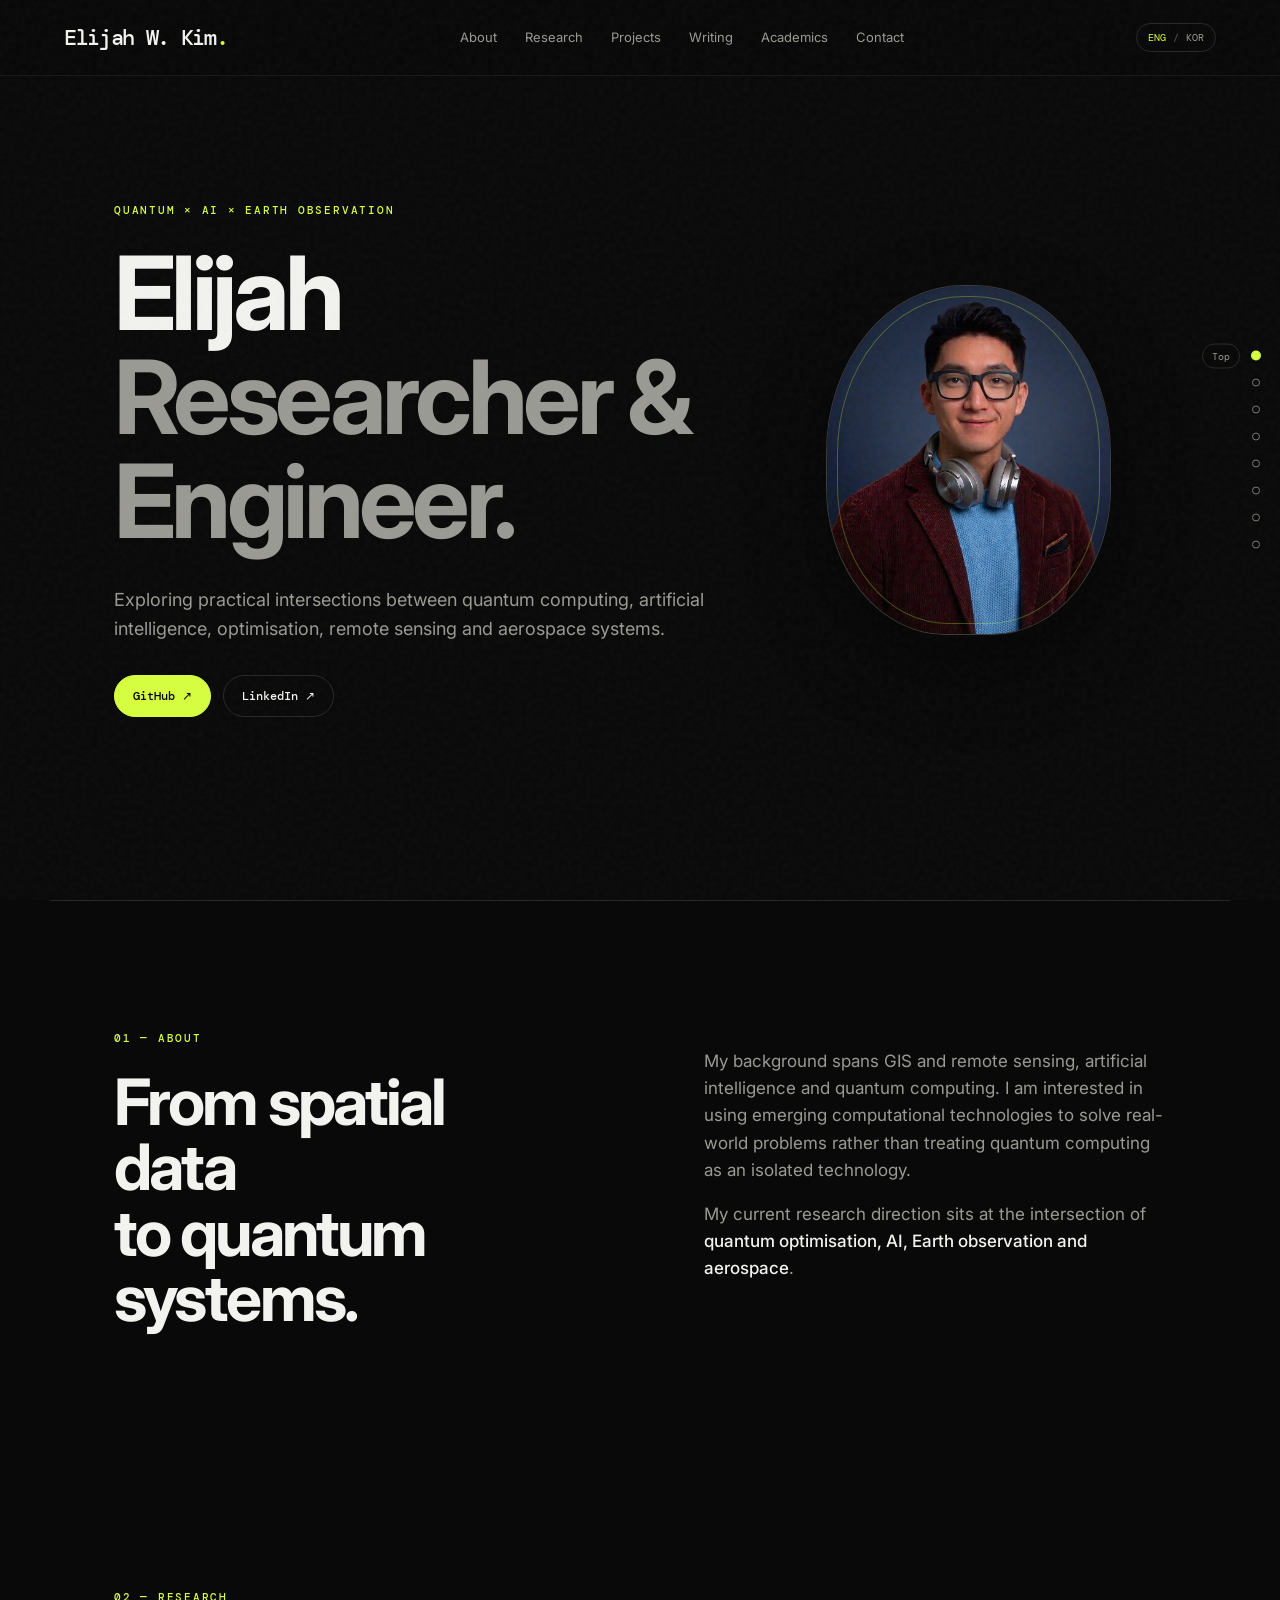
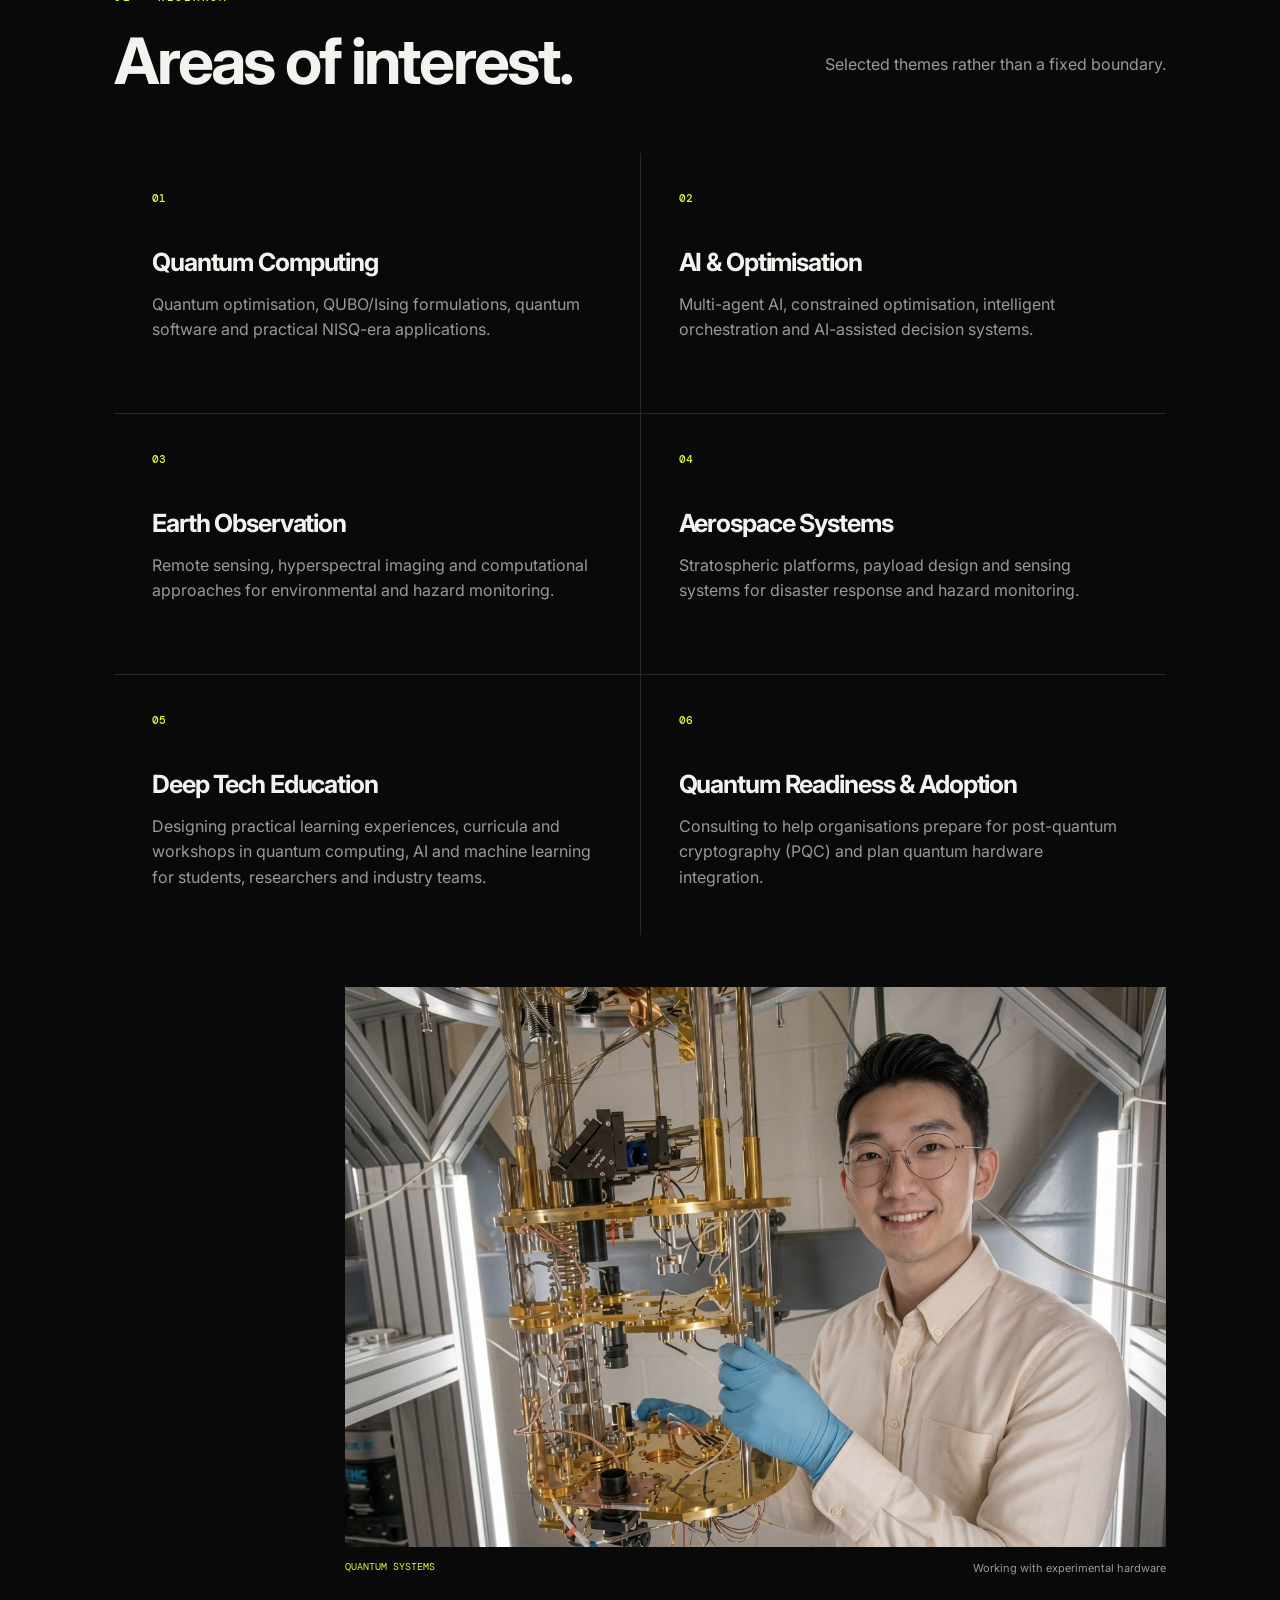
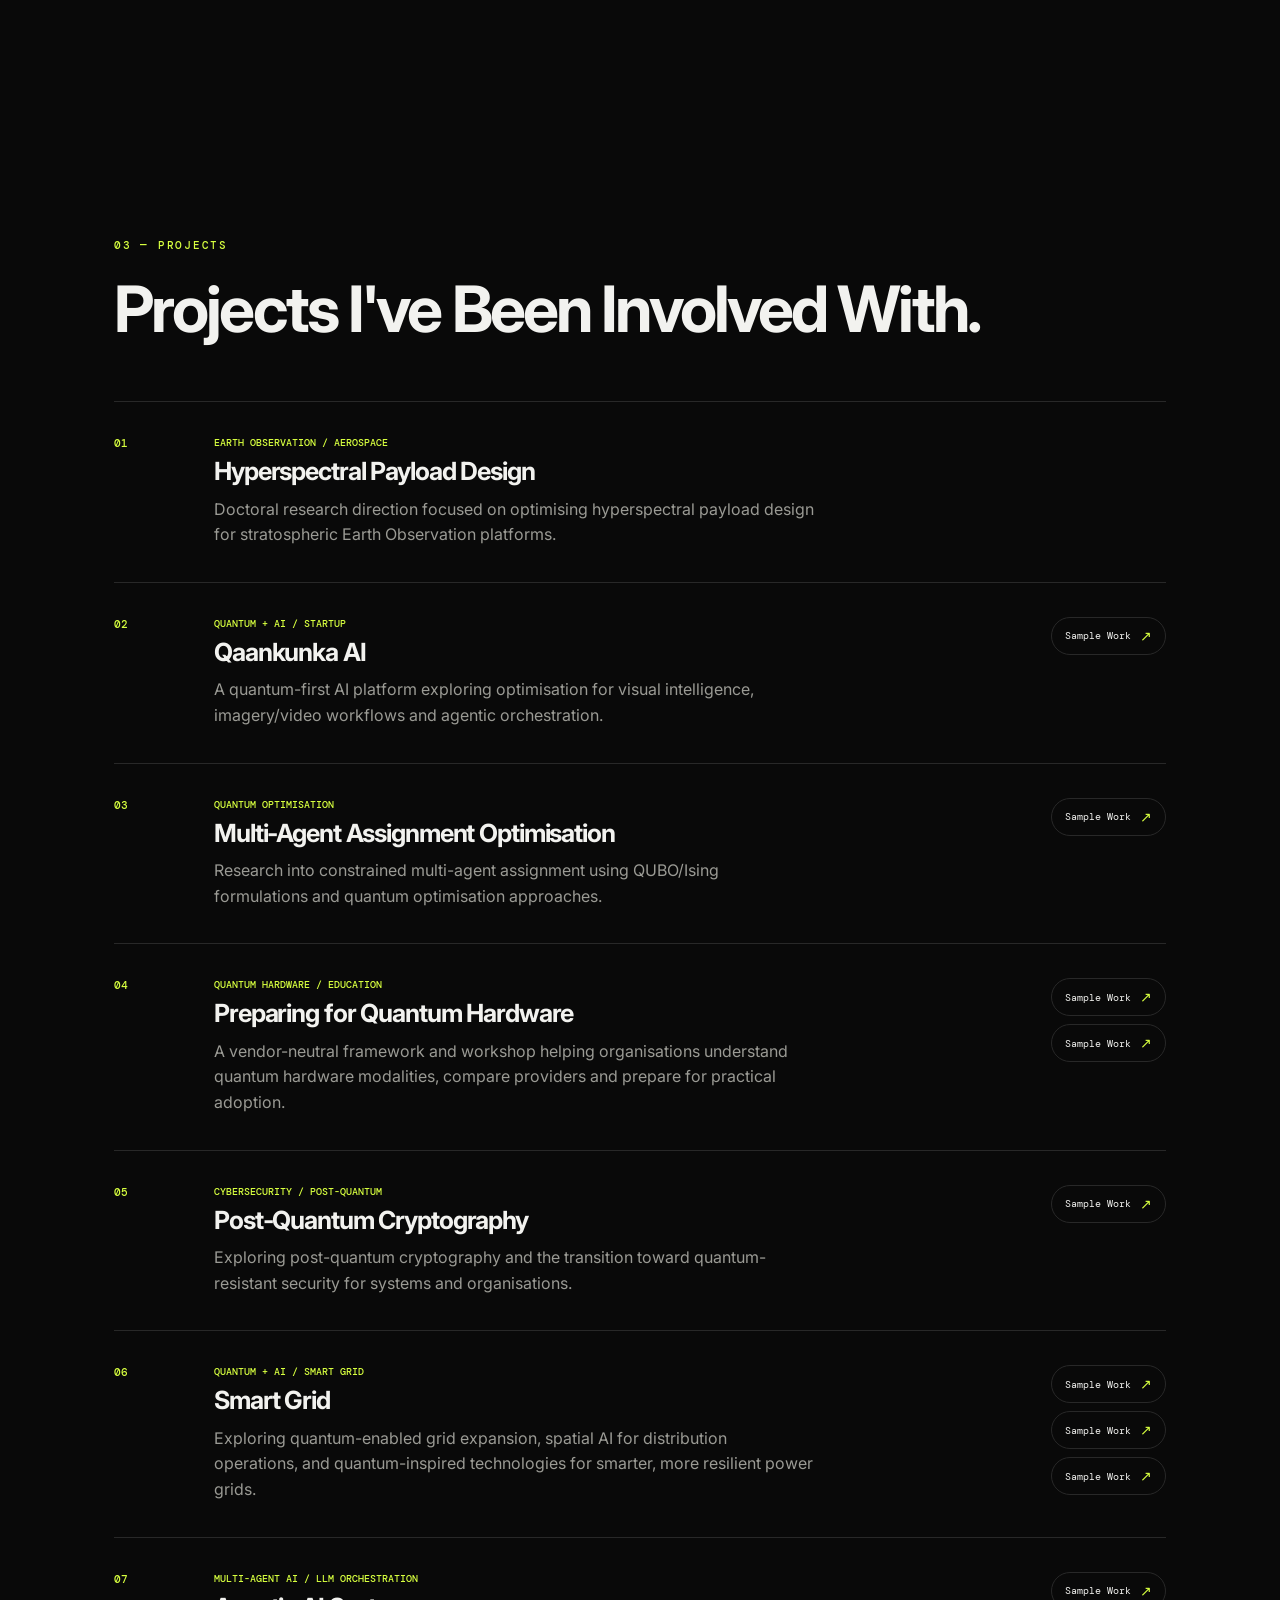
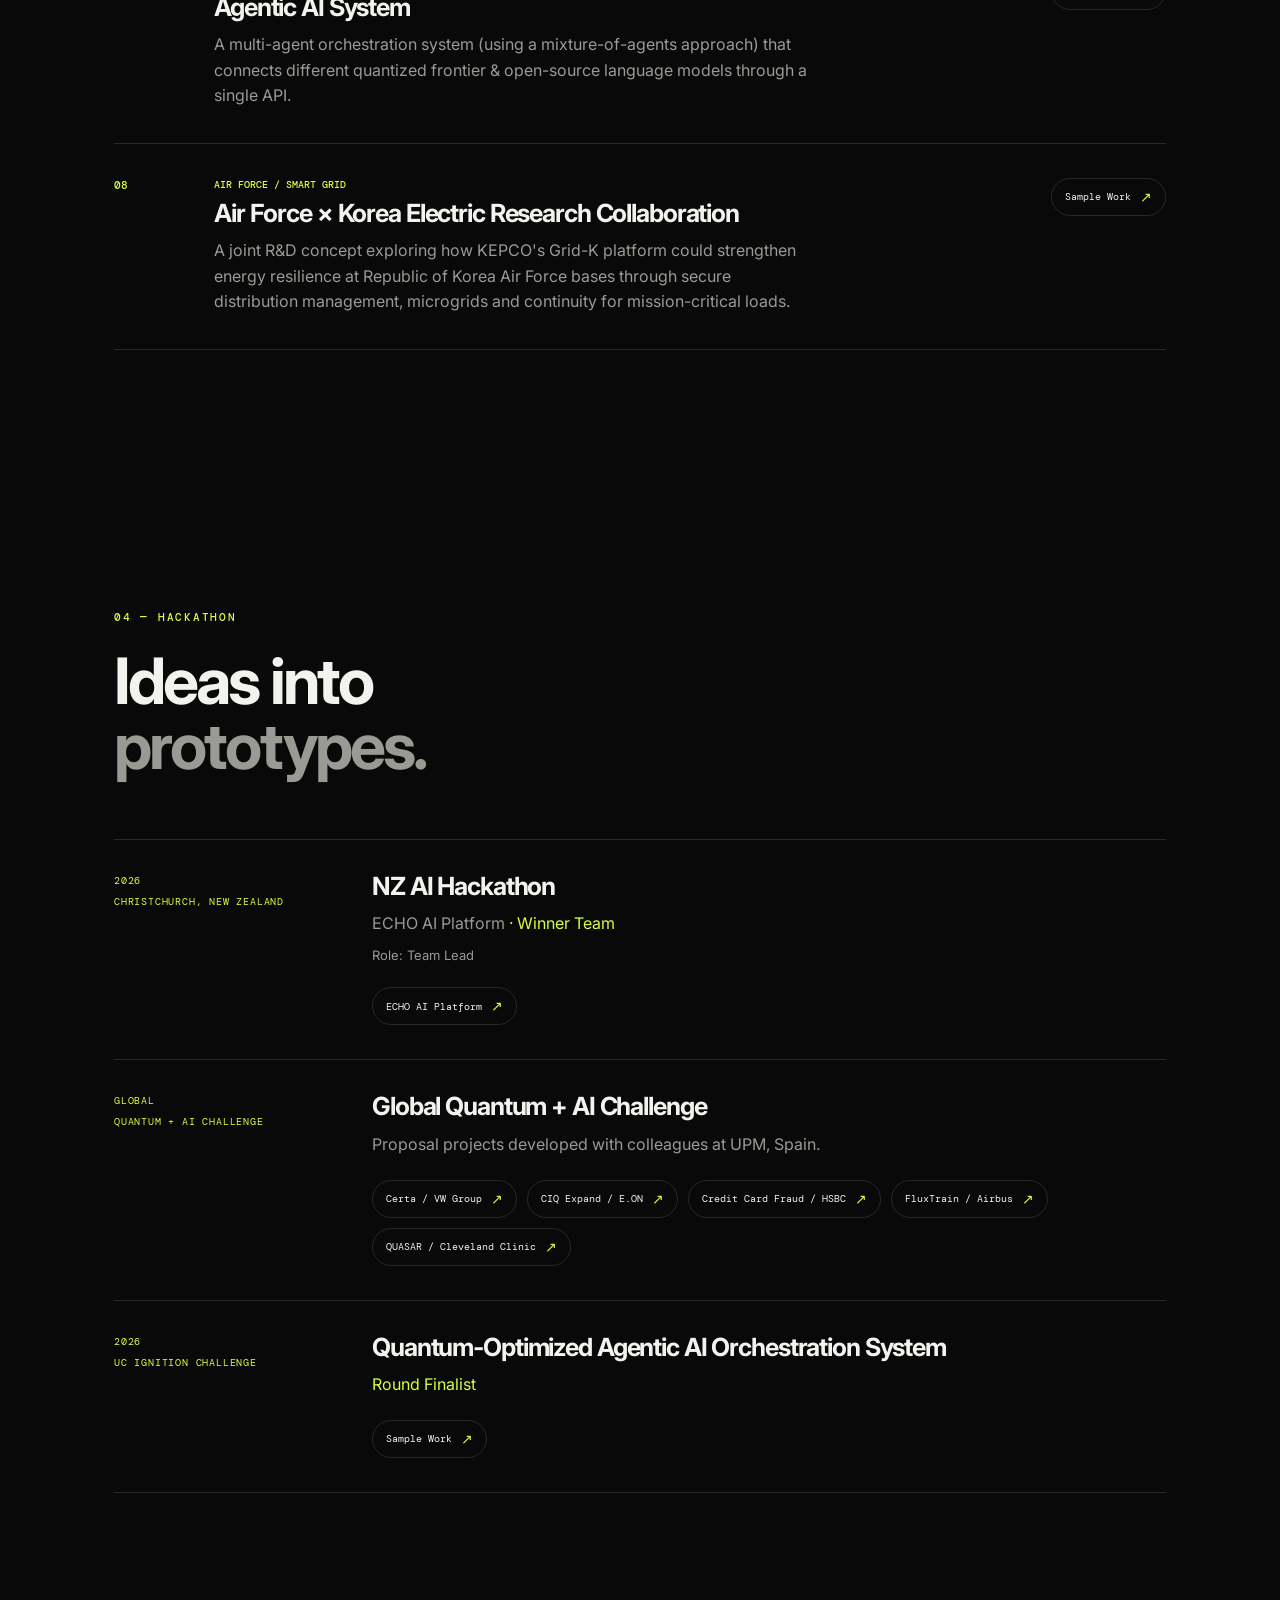
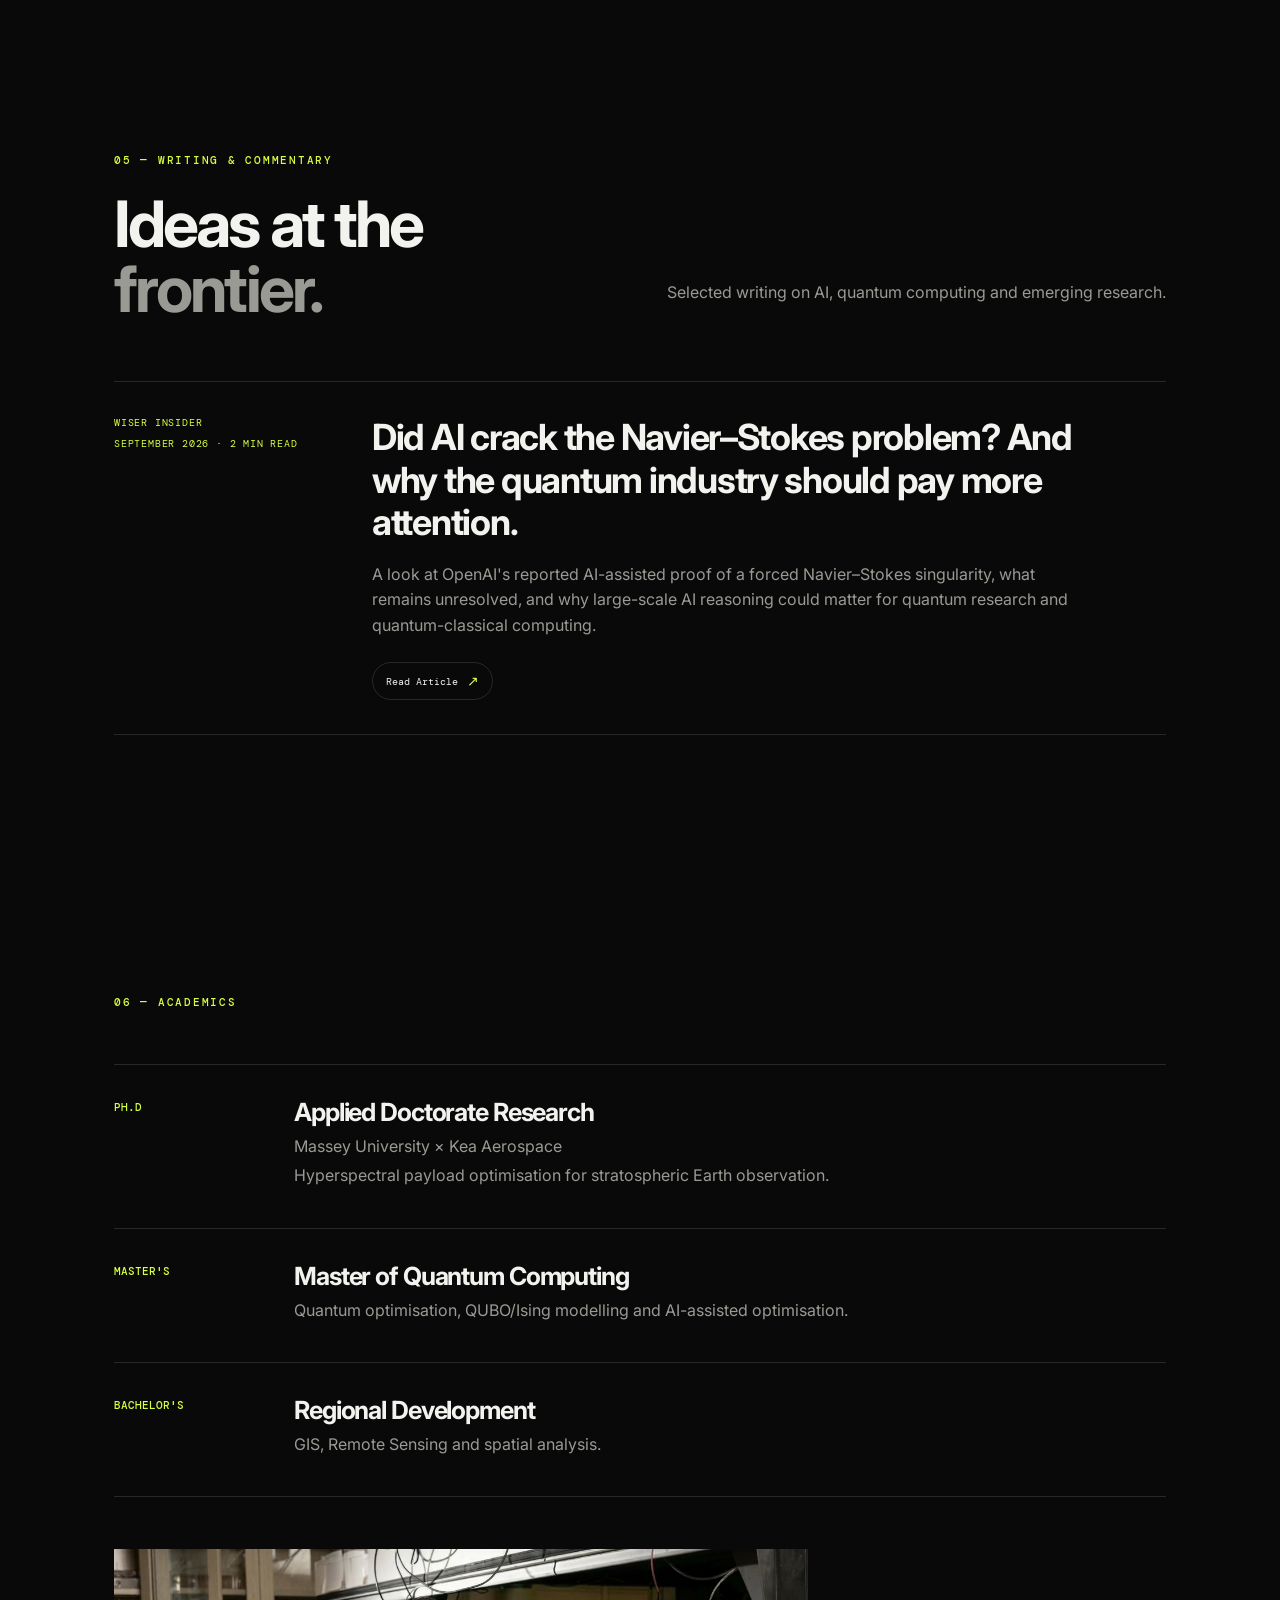
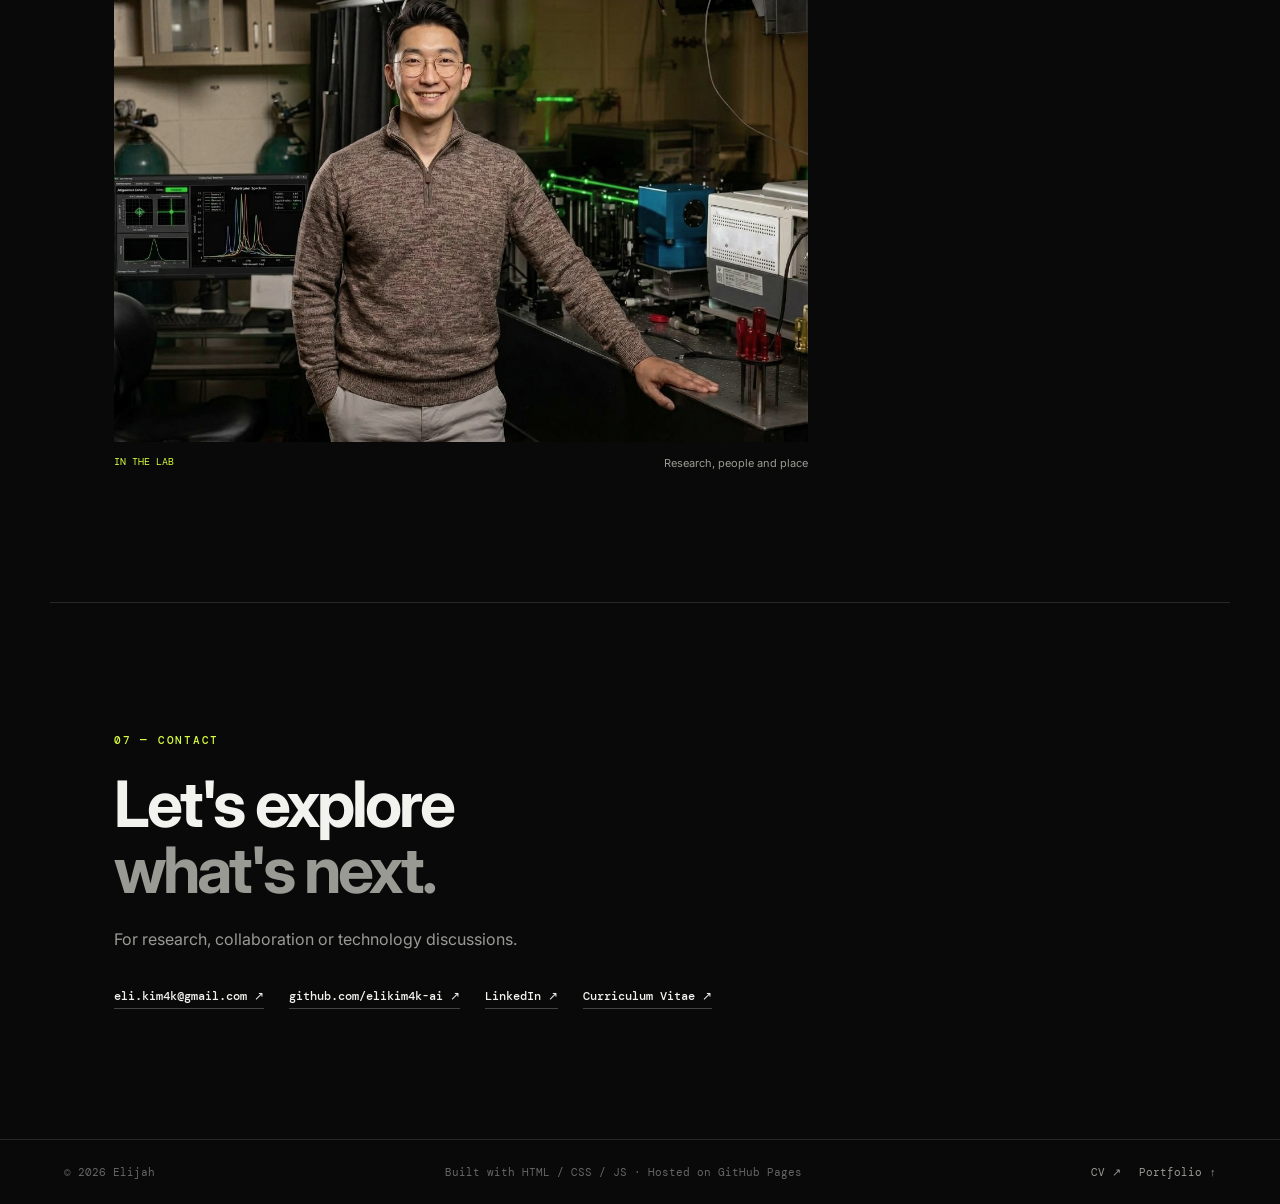
==== commit f1297e57: "Rename experience section to academics" ====
--- a/index.html
+++ b/index.html
@@ -21,7 +21,7 @@
       <a href="#research">Research</a>
       <a href="#projects">Projects</a>
       <a href="#writing">Writing</a>
-      <a href="#experience">Experience</a>
+      <a href="#experience">Academics</a>
       <a href="#contact">Contact</a>
     </nav>
     <div class="nav-actions">
@@ -312,7 +312,7 @@
     </section>
 
     <section id="experience" class="section">
-      <p class="eyebrow">06 — EXPERIENCE</p>
+      <p class="eyebrow">06 — ACADEMICS</p>
       <div class="timeline">
         <div class="timeline-item">
             <div class="date">PH.D</div>
@@ -372,7 +372,7 @@
     <a href="#projects" aria-label="Projects"><span class="rail-dot"></span><span class="rail-label">Projects</span></a>
     <a href="#hackathon" aria-label="Hackathon"><span class="rail-dot"></span><span class="rail-label">Hackathon</span></a>
     <a href="#writing" aria-label="Writing"><span class="rail-dot"></span><span class="rail-label">Writing</span></a>
-    <a href="#experience" aria-label="Experience"><span class="rail-dot"></span><span class="rail-label">Experience</span></a>
+    <a href="#experience" aria-label="Academics"><span class="rail-dot"></span><span class="rail-label">Academics</span></a>
     <a href="#contact" aria-label="Contact"><span class="rail-dot"></span><span class="rail-label">Contact</span></a>
   </nav>
 
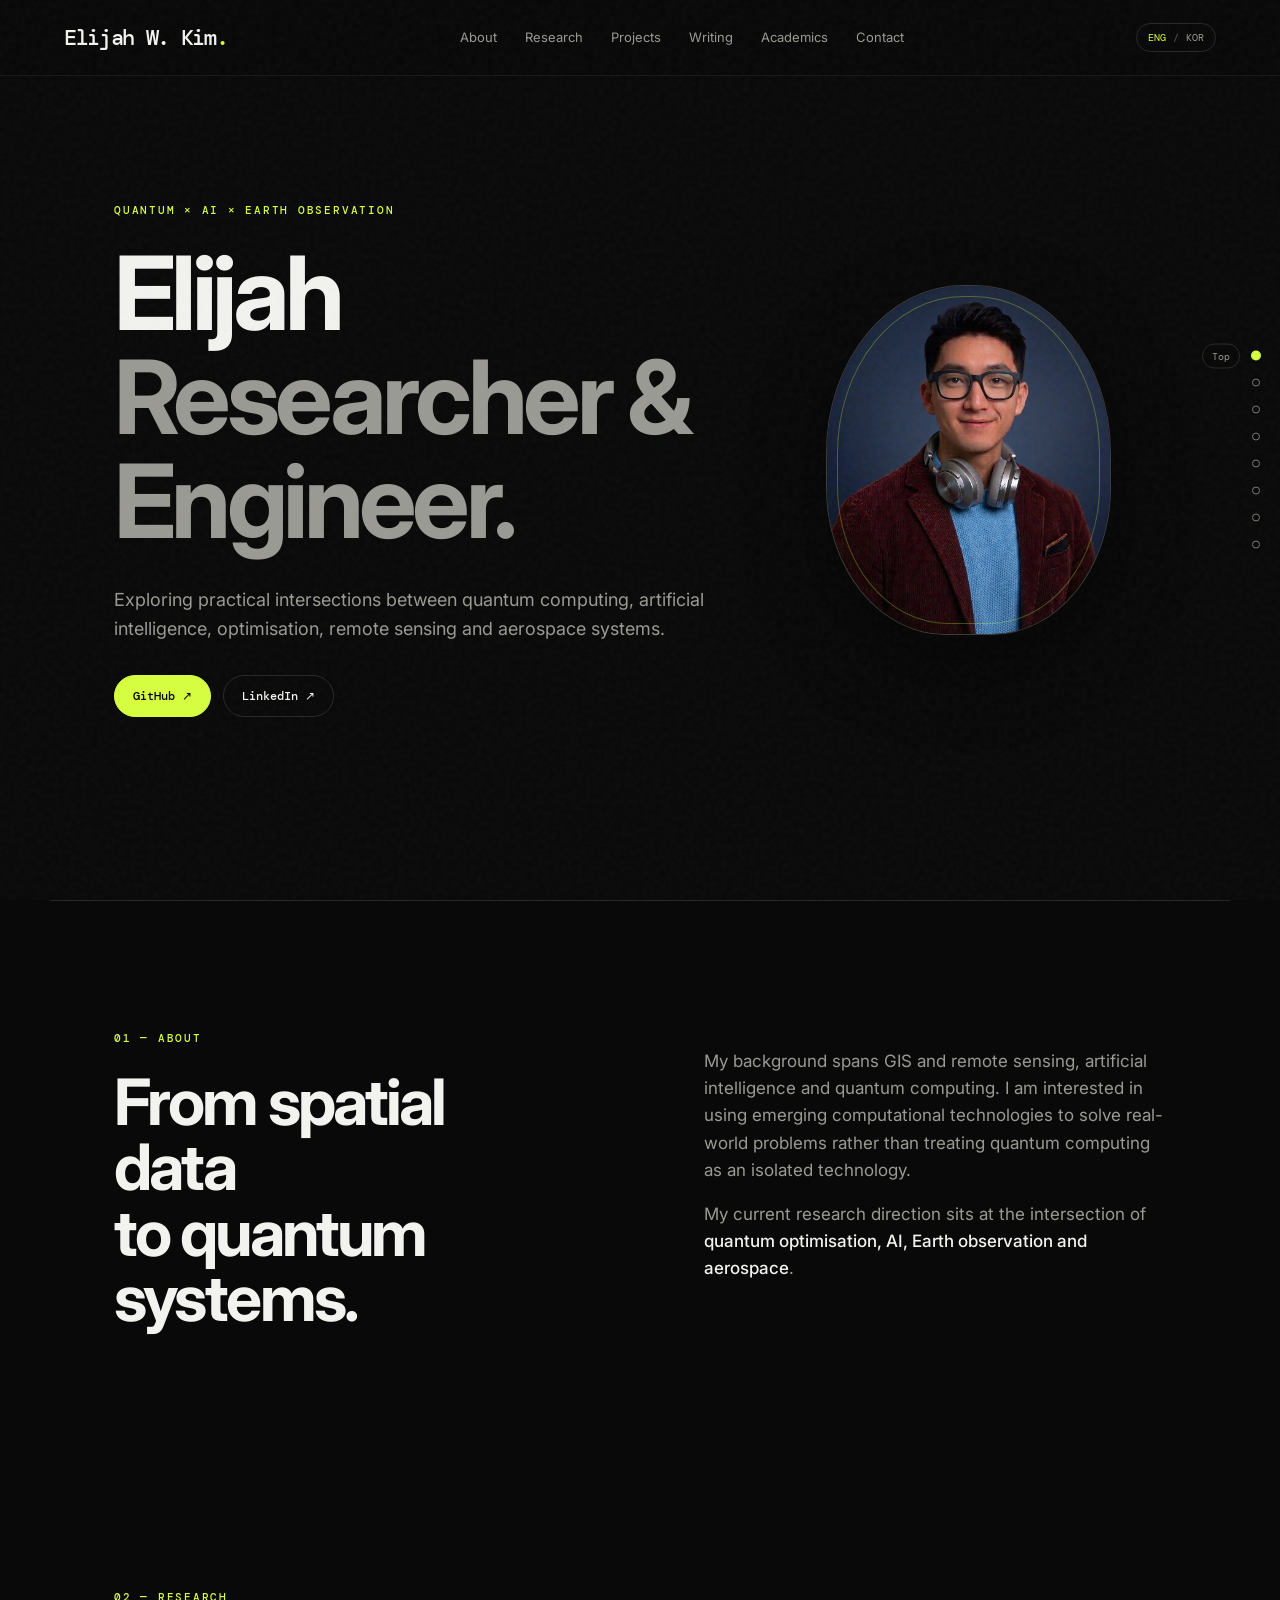
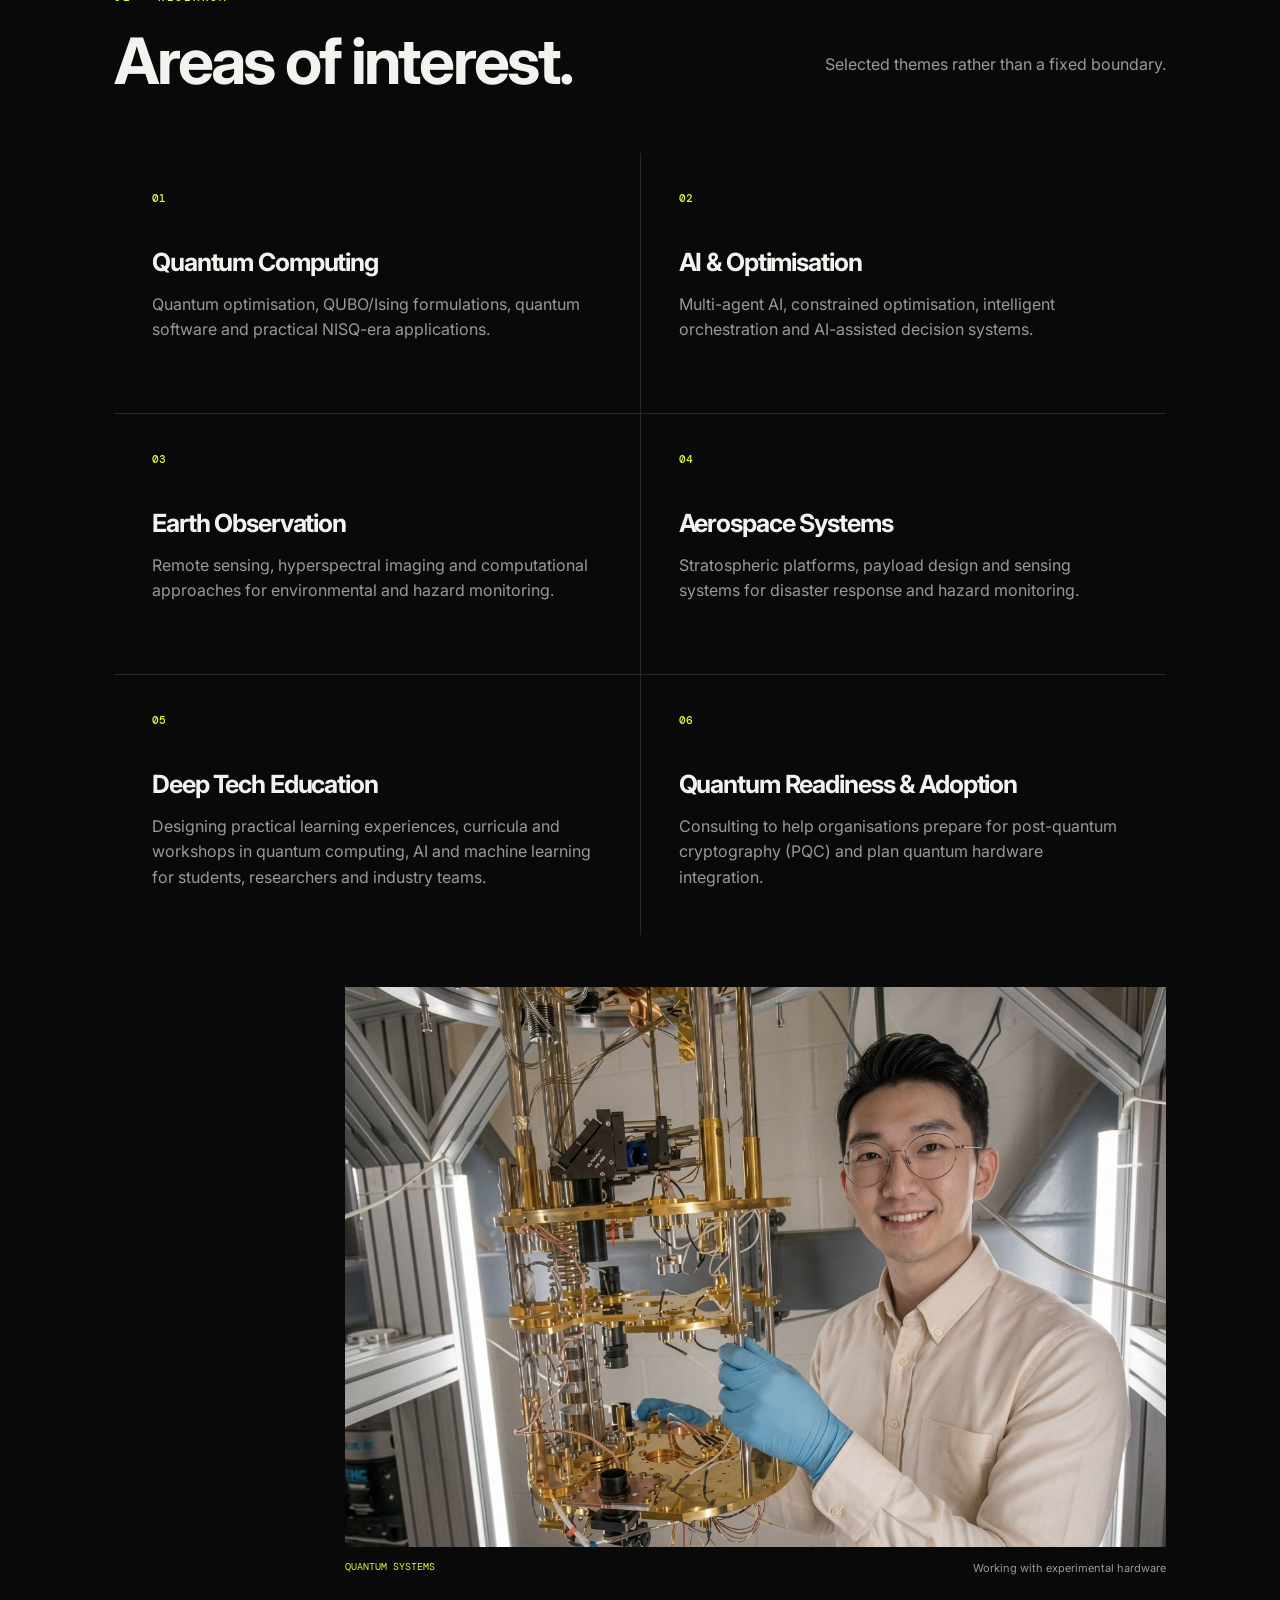
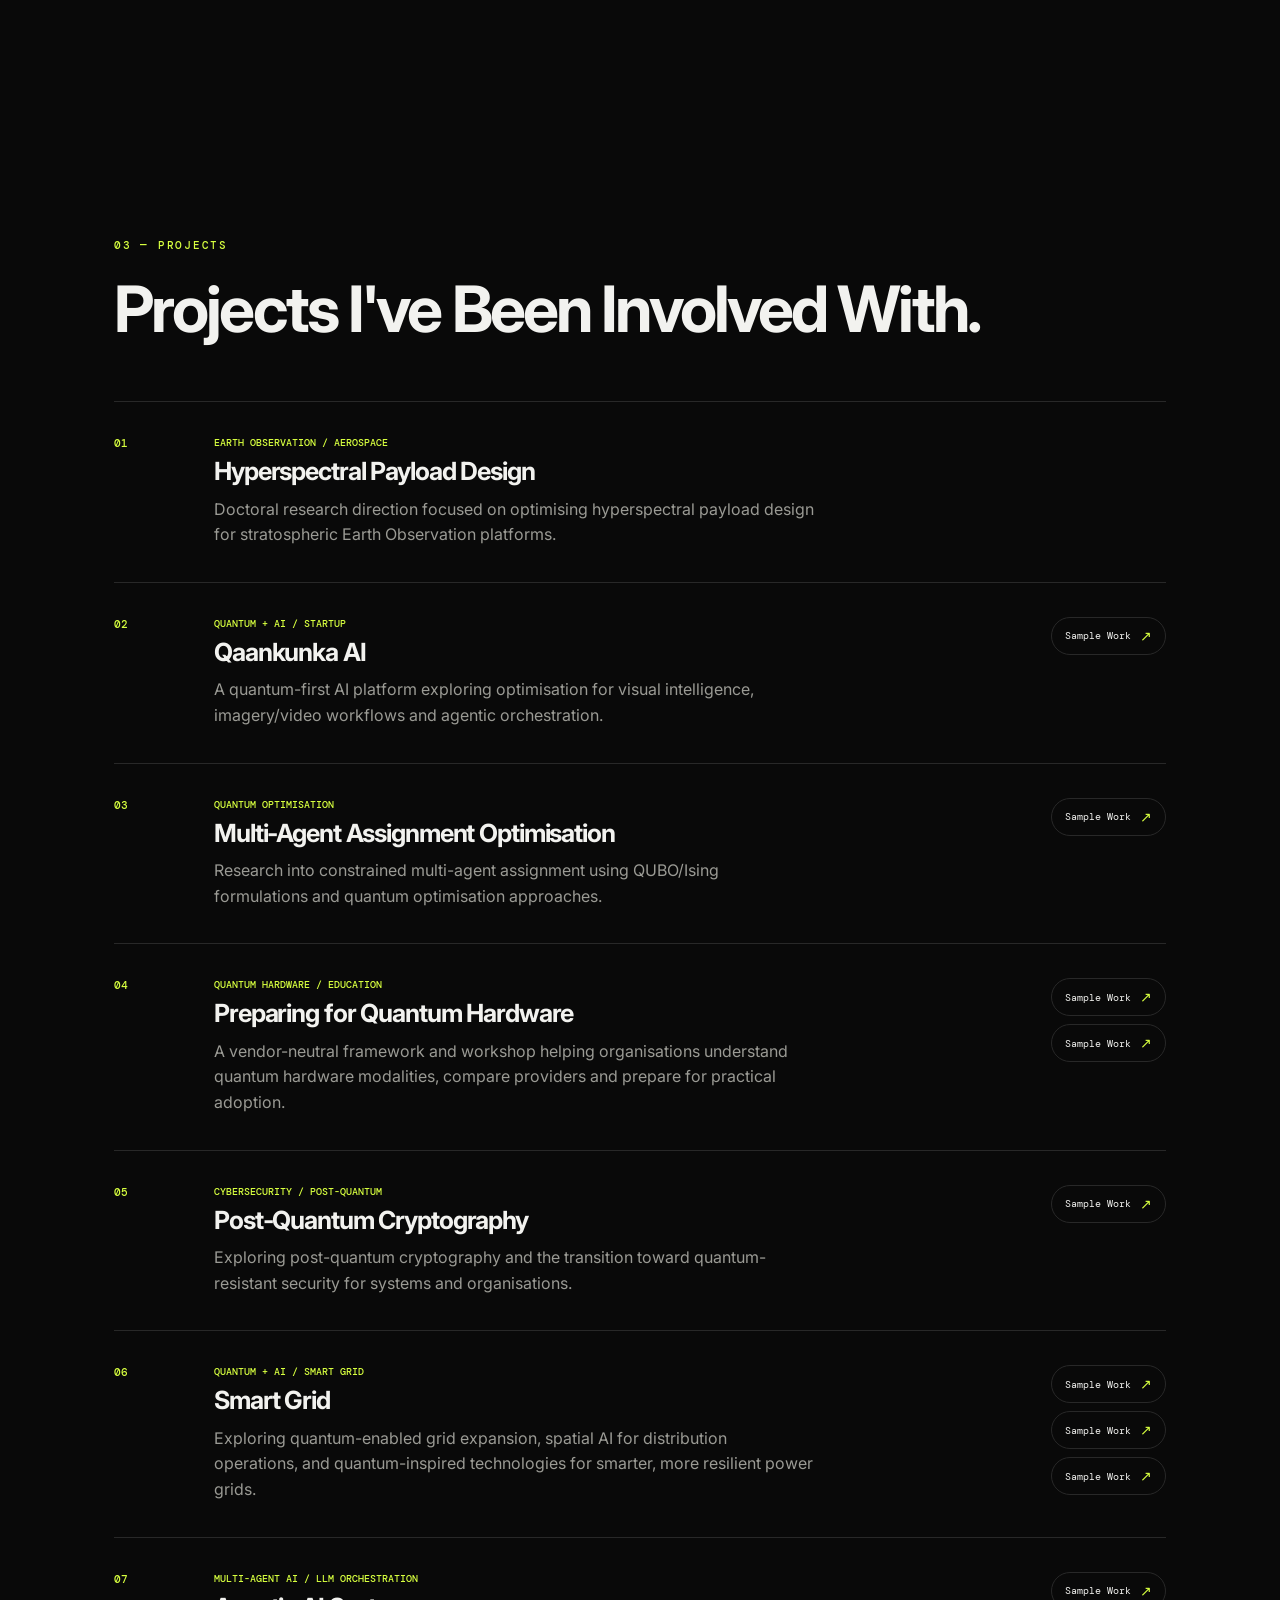
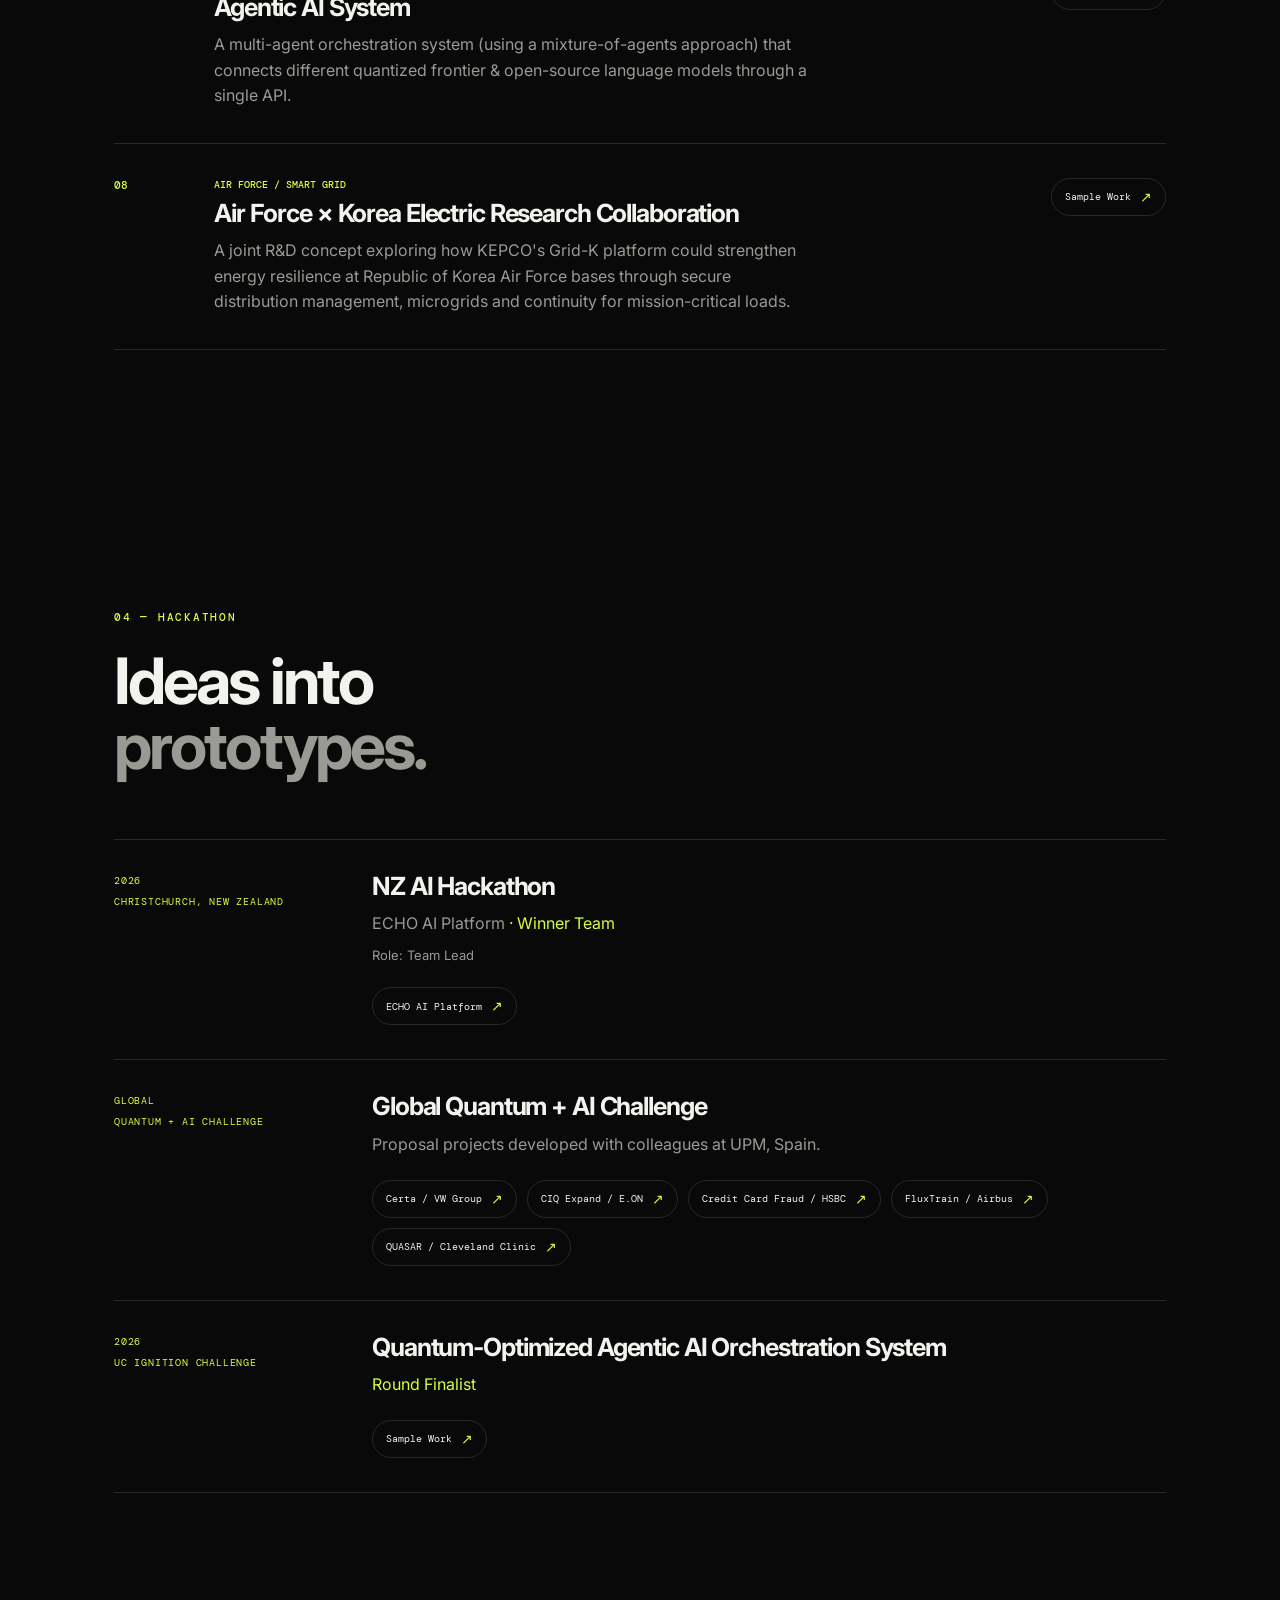
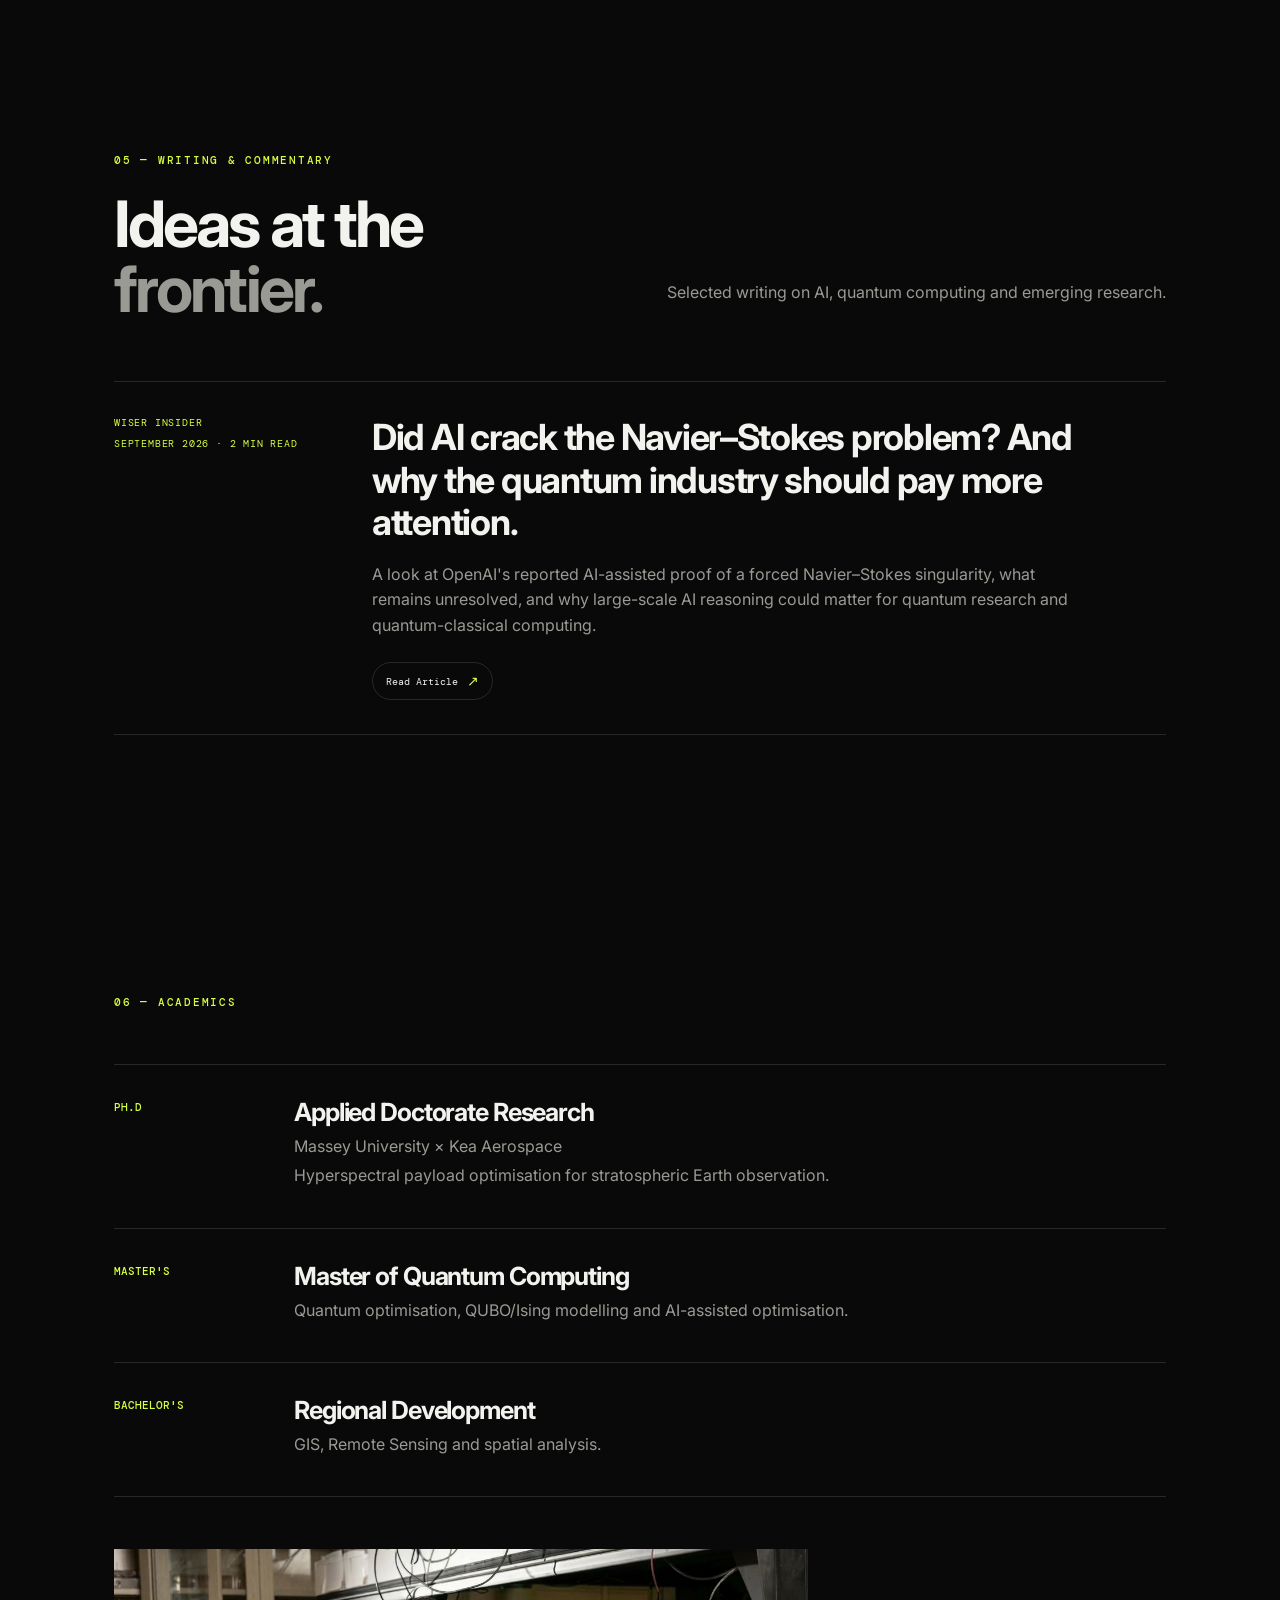
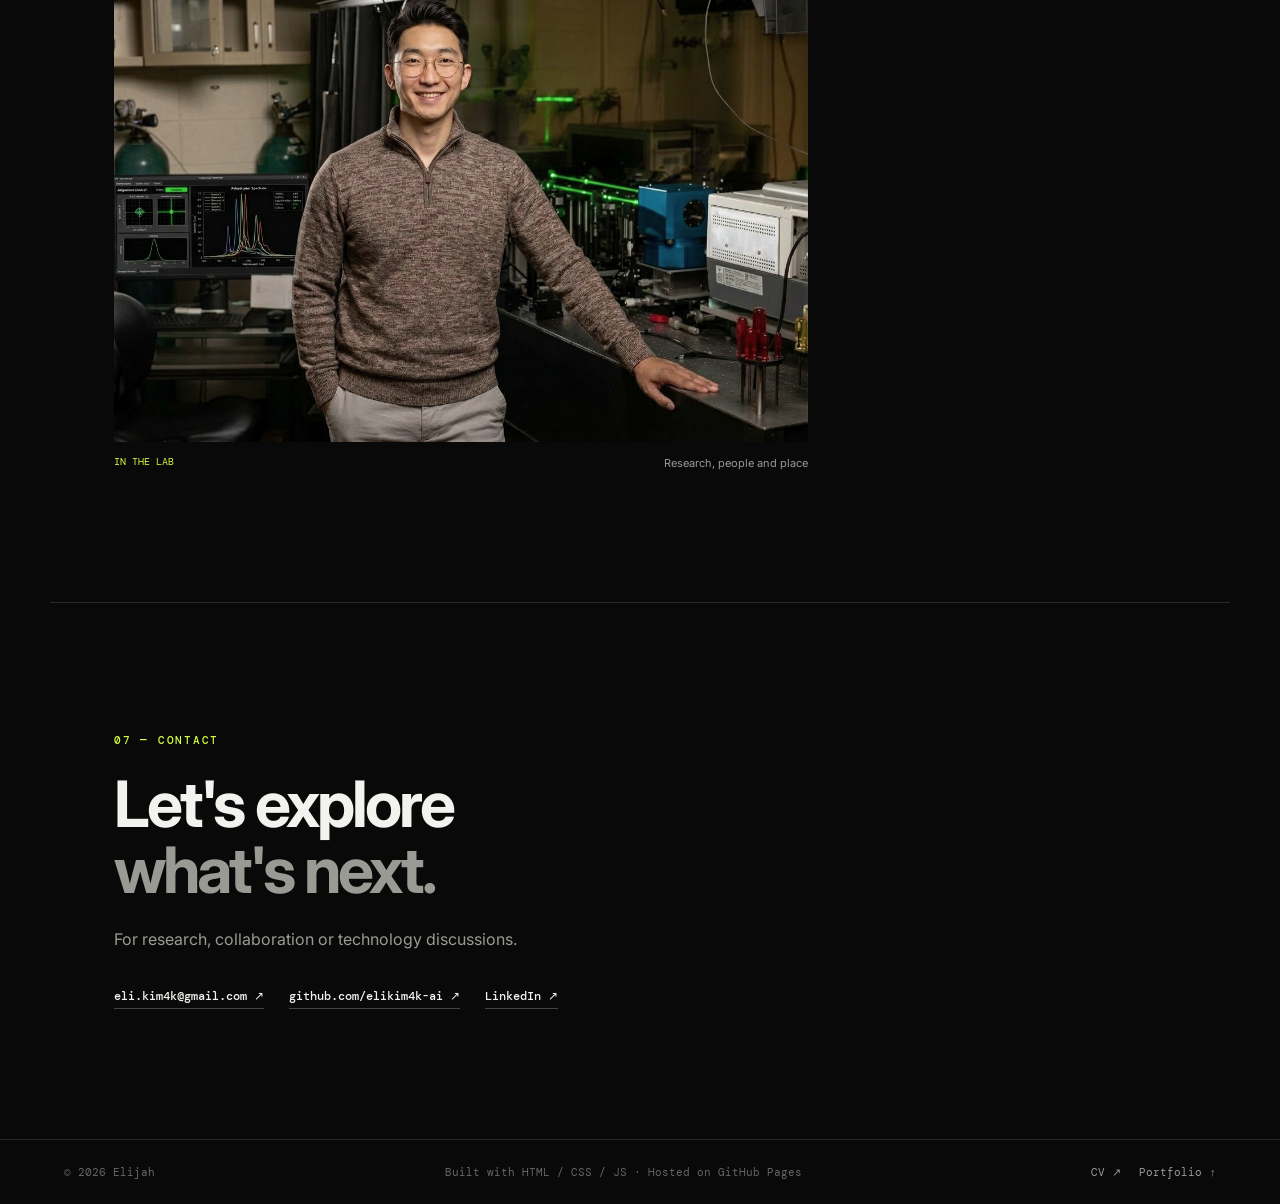
==== commit cfe6ec90: "Gate CV page behind password" ====
--- a/index.html
+++ b/index.html
@@ -351,7 +351,6 @@
         <a href="mailto:eli.kim4k@gmail.com">eli.kim4k@gmail.com ↗</a>
         <a href="https://github.com/elikim4k-ai/" target="_blank" rel="noreferrer">github.com/elikim4k-ai ↗</a>
         <a href="https://www.linkedin.com/" target="_blank" rel="noreferrer">LinkedIn ↗</a>
-        <a href="cv.html" target="_blank" rel="noreferrer">Curriculum Vitae ↗</a>
       </div>
     </section>
   </main>
--- a/style.css
+++ b/style.css
@@ -189,6 +189,17 @@
 .contact-links a:hover { border-color: var(--accent); color: var(--accent); }
 
 .cv-main { max-width: 980px; margin: 0 auto; padding: 150px 5vw 50px; }
+.cv-access-card { max-width: 720px; padding: clamp(26px, 5vw, 52px); border: 1px solid var(--line); background: rgba(255,255,255,.025); }
+.cv-access-card h1 { font-size: clamp(42px, 7vw, 68px); }
+.cv-access-copy { color: var(--muted); margin: 16px 0 30px; }
+.cv-access-card label { display: block; margin-bottom: 9px; color: var(--muted); font: 11px "DM Mono", monospace; }
+.cv-access-controls { display: flex; gap: 12px; }
+.cv-access-controls input { flex: 1; min-width: 0; padding: 14px 16px; border: 1px solid #444; border-radius: 999px; background: #111; color: var(--text); font: 13px "DM Mono", monospace; }
+.cv-access-controls button { padding: 0 20px; border: 1px solid #555; border-radius: 999px; background: transparent; color: var(--text); cursor: pointer; font: 11px "DM Mono", monospace; white-space: nowrap; }
+.cv-access-controls button:hover { border-color: var(--accent); color: var(--accent); }
+.cv-access-controls button:disabled { opacity: .6; cursor: wait; }
+.cv-access-error { margin: 14px 0 0; color: #ff8e8e; font: 11px "DM Mono", monospace; }
+.cv-content[hidden] { display: none; }
 .cv-intro { padding-bottom: 48px; border-bottom: 1px solid var(--line); }
 .cv-intro .eyebrow { margin-bottom: 18px; }
 .cv-intro h1 { font-size: clamp(52px, 8vw, 88px); }
@@ -242,6 +253,8 @@
   .section-heading { display: block; }
   .section-heading .muted { margin-top: 20px; }
   .cv-main { padding-top: 120px; }
+  .cv-access-controls { flex-direction: column; }
+  .cv-access-controls button { min-height: 48px; }
   .cv-role-head { display: block; }
   .cv-role time { display: block; margin-top: 6px; }
   .cv-columns { grid-template-columns: 1fr; gap: 20px; }
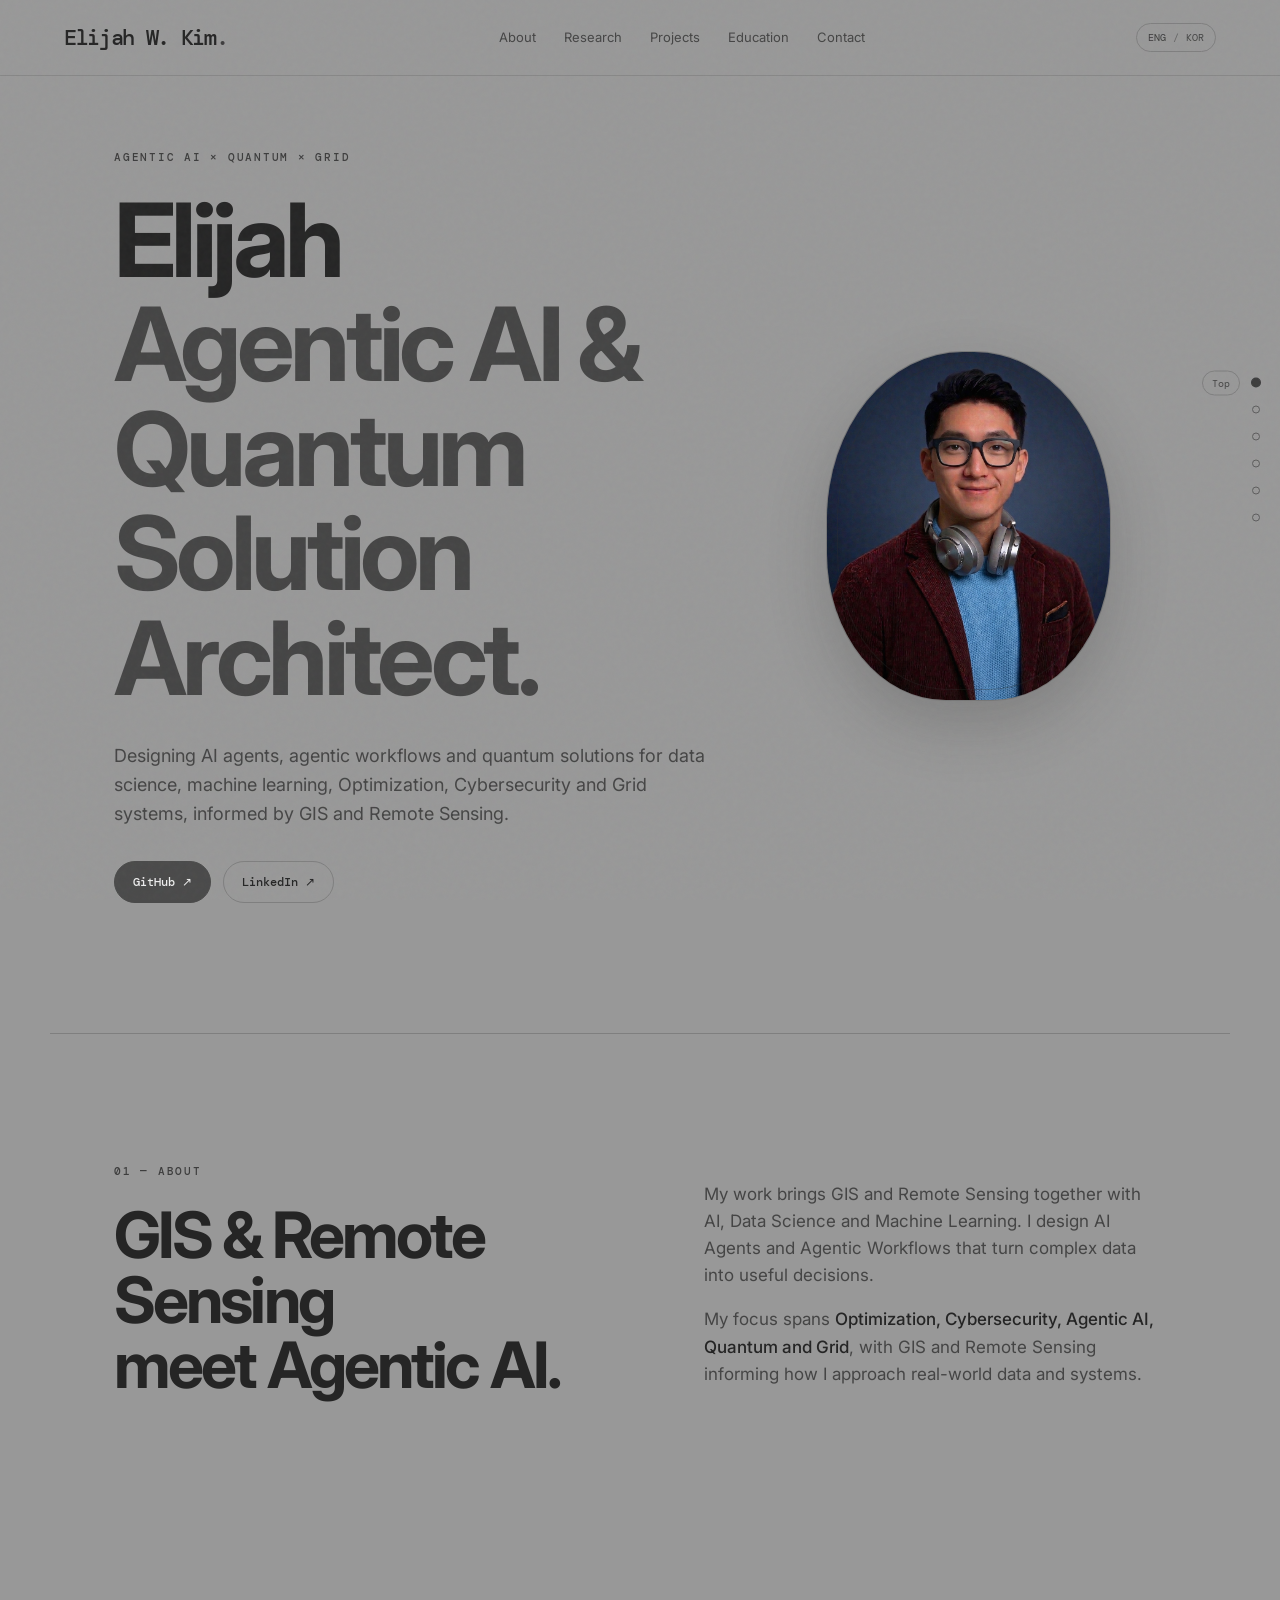
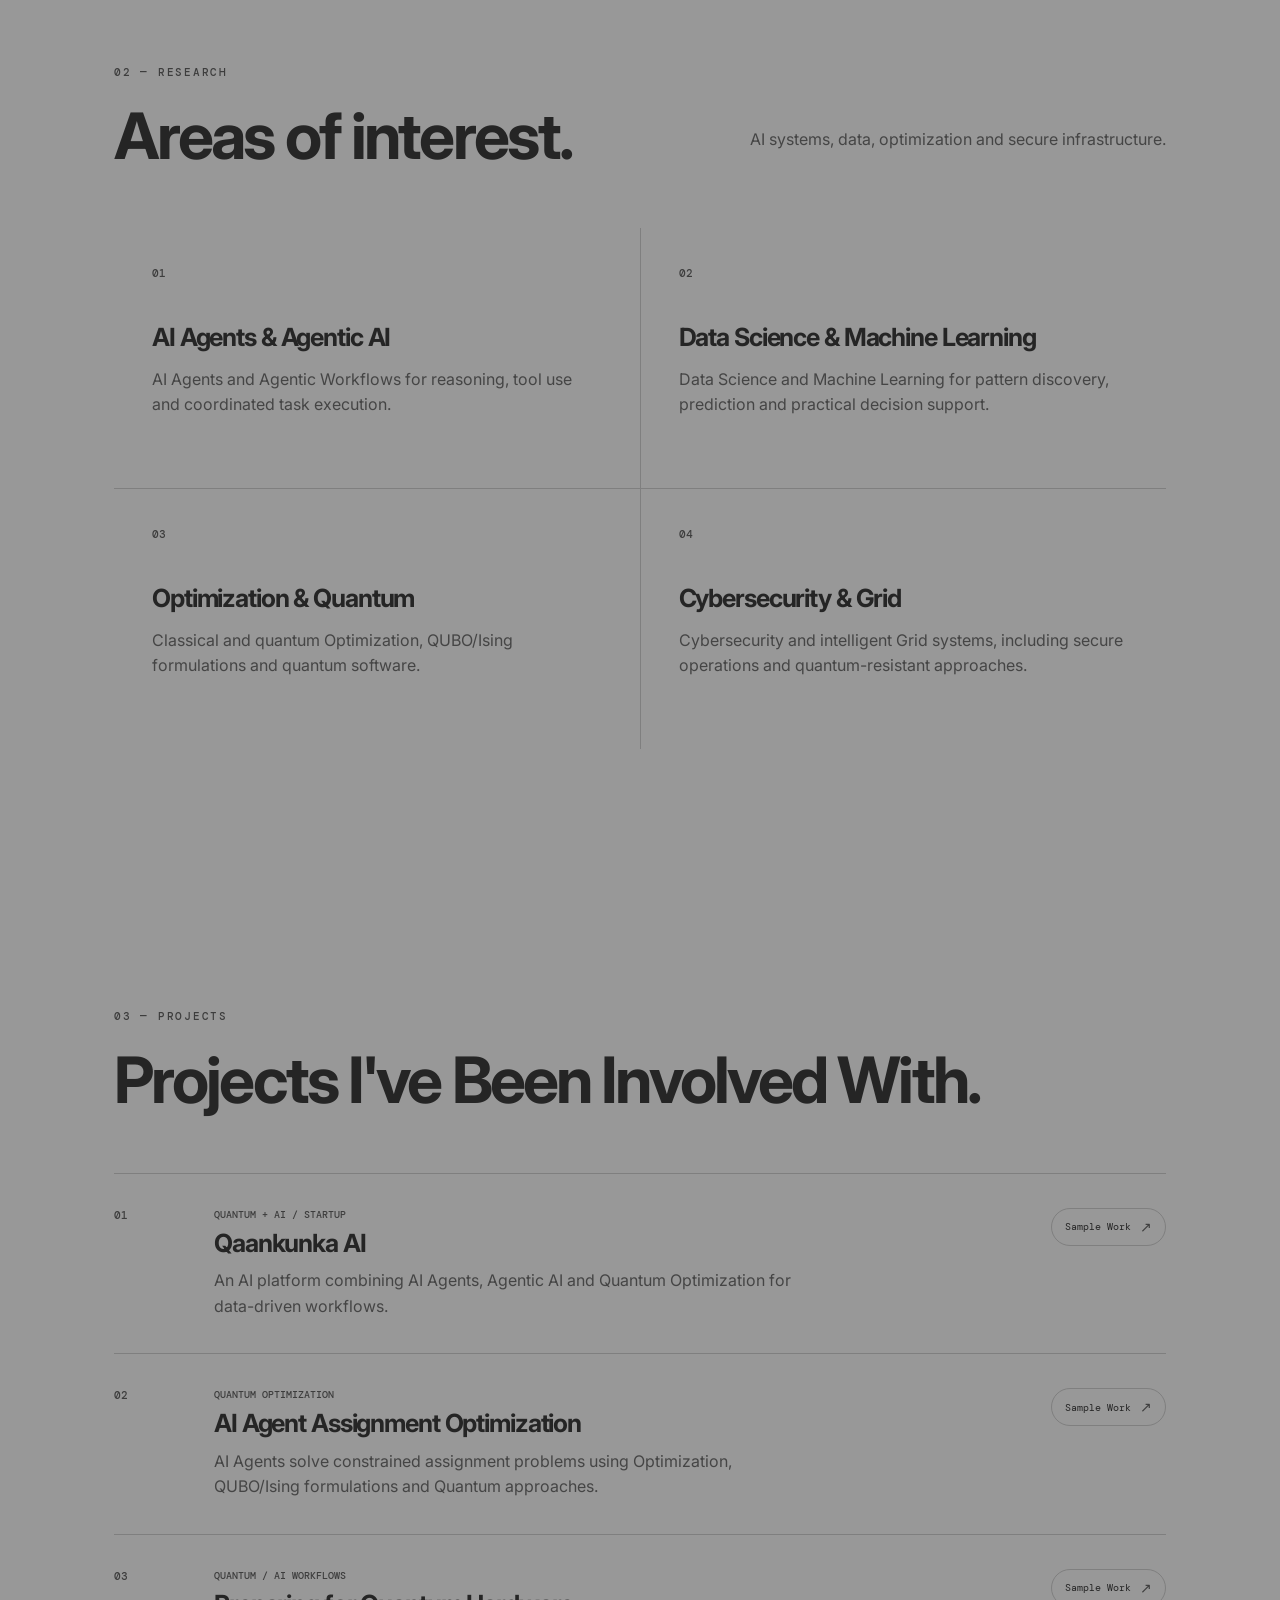
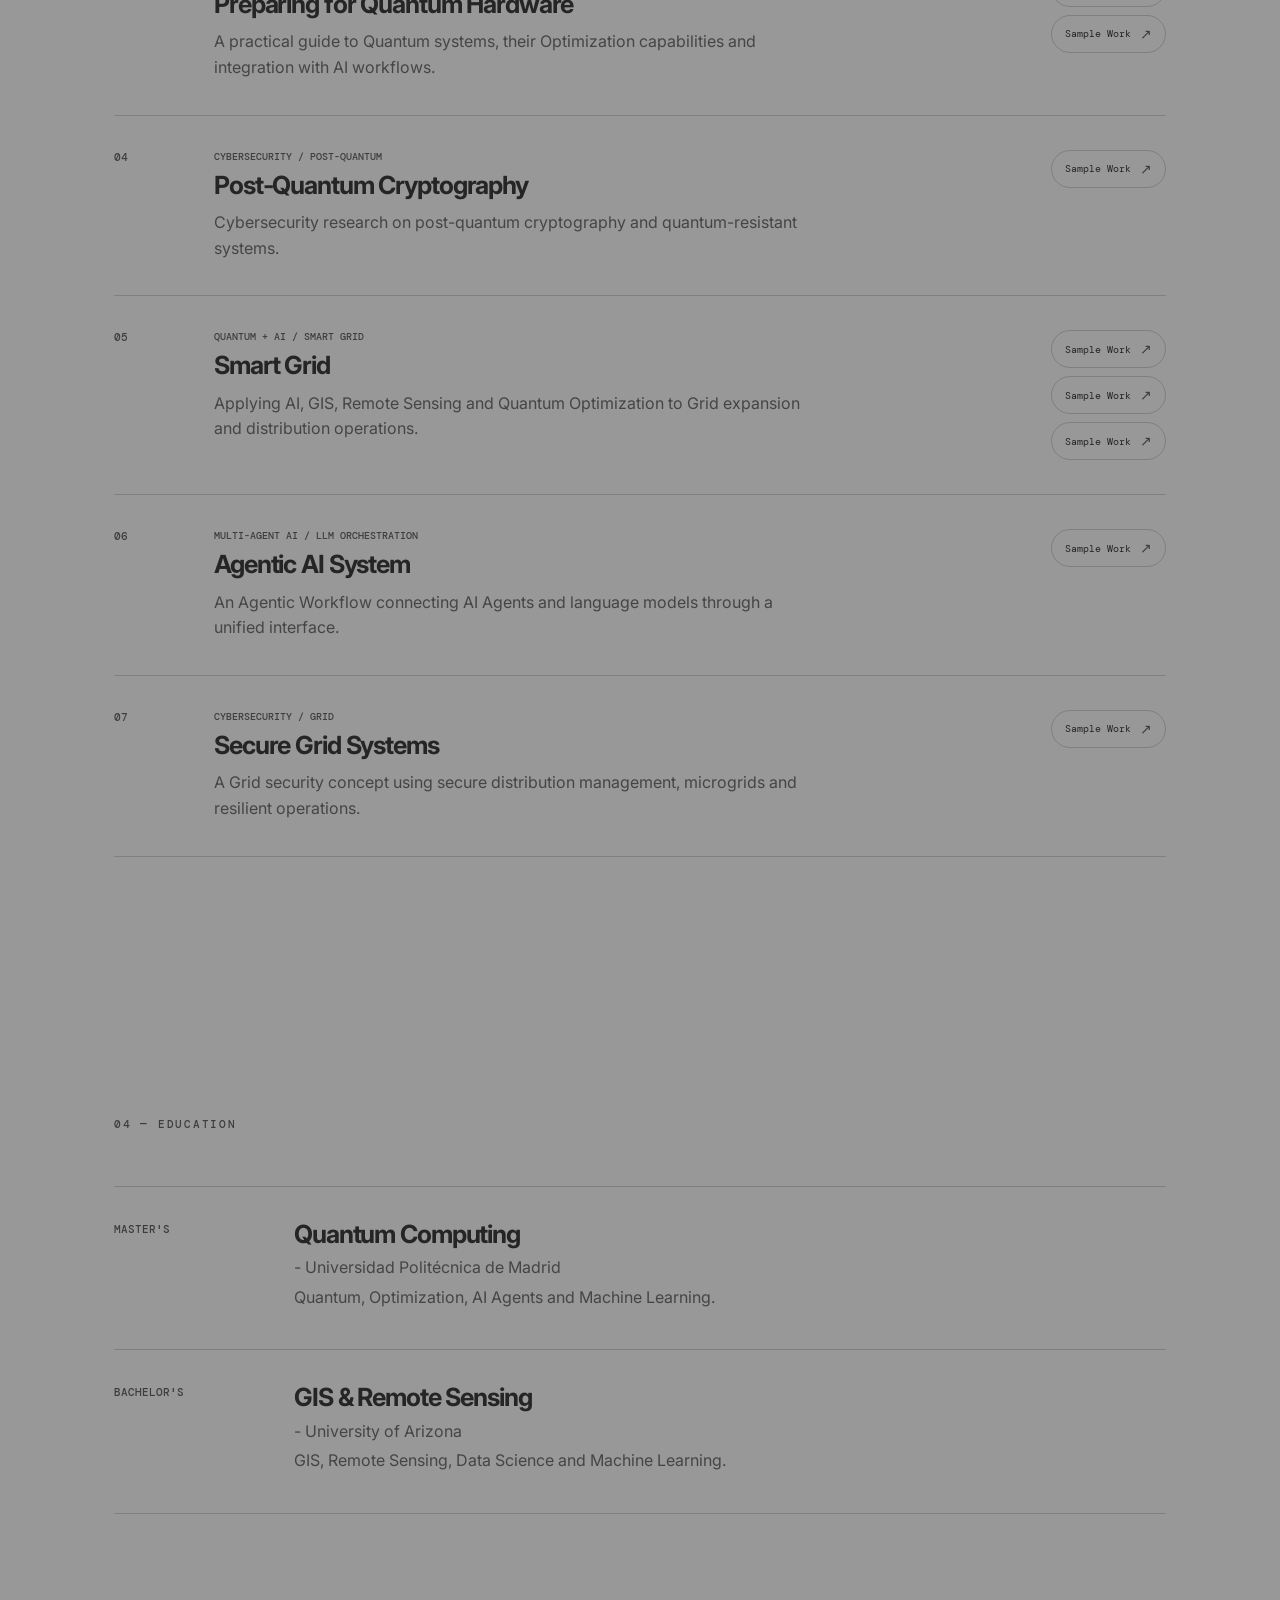
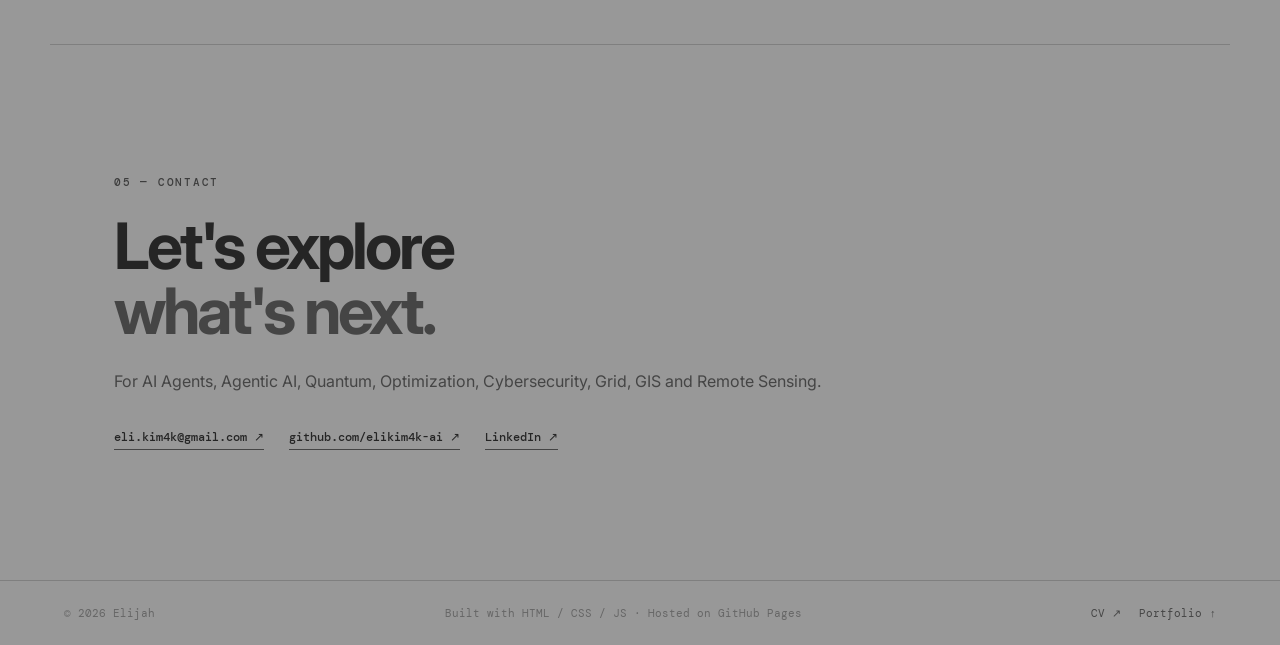
==== commit fd9bfbf9: "Update portfolio and deploy to GitHub Pages" ====
--- a/index.html
+++ b/index.html
@@ -3,9 +3,9 @@
 <head>
   <meta charset="UTF-8">
   <meta name="viewport" content="width=device-width, initial-scale=1.0">
-  <meta name="description" content="Elijah — Quantum Computing, AI, Earth Observation and Aerospace Research">
-  <meta name="theme-color" content="#0a0a0a">
-  <title>Elijah | Quantum × AI</title>
+  <meta name="description" content="Elijah — Agentic AI & Quantum Solution Architect, GIS and Remote Sensing">
+  <meta name="theme-color" content="#989898">
+  <title>Elijah Agentic AI &amp; Quantum Solution Architect</title>
   <link rel="preconnect" href="https://fonts.googleapis.com">
   <link rel="preconnect" href="https://fonts.gstatic.com" crossorigin>
   <link href="https://fonts.googleapis.com/css2?family=DM+Mono:wght@400;500&family=Inter:wght@400;500;600;700&display=swap" rel="stylesheet">
@@ -20,8 +20,7 @@
       <a href="#about">About</a>
       <a href="#research">Research</a>
       <a href="#projects">Projects</a>
-      <a href="#writing">Writing</a>
-      <a href="#experience">Academics</a>
+      <a href="#experience">Education</a>
       <a href="#contact">Contact</a>
     </nav>
     <div class="nav-actions">
@@ -37,11 +36,11 @@
   <main id="top">
     <section class="hero section">
       <div class="hero-copy">
-        <p class="eyebrow">QUANTUM × AI × EARTH OBSERVATION</p>
-        <h1>Elijah<br><em>Researcher &amp; Engineer.</em></h1>
+        <p class="eyebrow">AGENTIC AI × QUANTUM × GRID</p>
+        <h1>Elijah<br><em>Agentic AI &amp; Quantum Solution Architect.</em></h1>
         <p class="lead">
-          Exploring practical intersections between quantum computing, artificial intelligence,
-          optimisation, remote sensing and aerospace systems.
+          Designing AI agents, agentic workflows and quantum solutions for data science, machine learning,
+          Optimization, Cybersecurity and Grid systems, informed by GIS and Remote Sensing.
         </p>
         <div class="buttons">
           <!-- Replace these URLs with your real profiles -->
@@ -52,7 +51,7 @@
 
       <div class="hero-visual">
         <div class="portrait-wrap">
-          <img src="assets/profile.jpg" alt="Elijah — researcher in quantum computing and AI">
+          <img src="assets/profile.jpg" alt="Elijah — Agentic AI and Quantum Solution Architect">
           <div class="portrait-ring"></div>
         </div>
       </div>
@@ -61,17 +60,16 @@
     <section id="about" class="section split">
       <div>
         <p class="eyebrow">01 — ABOUT</p>
-        <h2>From spatial data<br>to quantum systems.</h2>
+        <h2>GIS &amp; Remote Sensing<br>meet Agentic AI.</h2>
       </div>
       <div class="body-copy">
         <p>
-          My background spans GIS and remote sensing, artificial intelligence and quantum computing.
-          I am interested in using emerging computational technologies to solve real-world problems
-          rather than treating quantum computing as an isolated technology.
+          My work brings GIS and Remote Sensing together with AI, Data Science and Machine Learning.
+          I design AI Agents and Agentic Workflows that turn complex data into useful decisions.
         </p>
         <p>
-          My current research direction sits at the intersection of <strong>quantum optimisation,
-          AI, Earth observation and aerospace</strong>.
+          My focus spans <strong>Optimization, Cybersecurity, Agentic AI, Quantum and Grid</strong>,
+          with GIS and Remote Sensing informing how I approach real-world data and systems.
         </p>
       </div>
     </section>
@@ -82,46 +80,32 @@
           <p class="eyebrow">02 — RESEARCH</p>
           <h2>Areas of interest.</h2>
         </div>
-        <p class="muted">Selected themes rather than a fixed boundary.</p>
+        <p class="muted">AI systems, data, optimization and secure infrastructure.</p>
       </div>
 
       <div class="research-grid">
         <article class="research-card">
           <span>01</span>
-          <h3>Quantum Computing</h3>
-          <p>Quantum optimisation, QUBO/Ising formulations, quantum software and practical NISQ-era applications.</p>
+          <h3>AI Agents &amp; Agentic AI</h3>
+          <p>AI Agents and Agentic Workflows for reasoning, tool use and coordinated task execution.</p>
         </article>
         <article class="research-card">
           <span>02</span>
-          <h3>AI & Optimisation</h3>
-          <p>Multi-agent AI, constrained optimisation, intelligent orchestration and AI-assisted decision systems.</p>
+          <h3>Data Science &amp; Machine Learning</h3>
+          <p>Data Science and Machine Learning for pattern discovery, prediction and practical decision support.</p>
         </article>
         <article class="research-card">
           <span>03</span>
-          <h3>Earth Observation</h3>
-          <p>Remote sensing, hyperspectral imaging and computational approaches for environmental and hazard monitoring.</p>
+          <h3>Optimization &amp; Quantum</h3>
+          <p>Classical and quantum Optimization, QUBO/Ising formulations and quantum software.</p>
         </article>
         <article class="research-card">
           <span>04</span>
-          <h3>Aerospace Systems</h3>
-          <p>Stratospheric platforms, payload design and sensing systems for disaster response and hazard monitoring.</p>
-        </article>
-        <article class="research-card">
-          <span>05</span>
-          <h3>Deep Tech Education</h3>
-          <p>Designing practical learning experiences, curricula and workshops in quantum computing, AI and machine learning for students, researchers and industry teams.</p>
-        </article>
-        <article class="research-card">
-          <span>06</span>
-          <h3>Quantum Readiness &amp; Adoption</h3>
-          <p>Consulting to help organisations prepare for post-quantum cryptography (PQC) and plan quantum hardware integration.</p>
-        </article>
-      </div>
-
-      <figure class="lab-photo inline-photo research-photo">
-        <img src="assets/lab-quantum.jpg" alt="Elijah working beside a quantum computing instrument in the laboratory" loading="lazy">
-        <figcaption><span>QUANTUM SYSTEMS</span><span>Working with experimental hardware</span></figcaption>
-      </figure>
+          <h3>Cybersecurity &amp; Grid</h3>
+          <p>Cybersecurity and intelligent Grid systems, including secure operations and quantum-resistant approaches.</p>
+        </article>
+      </div>
+
     </section>
 
     <section id="projects" class="section">
@@ -136,49 +120,34 @@
         <article class="project">
           <div class="project-number">01</div>
           <div>
-            <p class="project-tag">EARTH OBSERVATION / AEROSPACE</p>
-            <h3>Hyperspectral Payload Design</h3>
-            <p>
-              Doctoral research direction focused on optimising hyperspectral payload design
-              for stratospheric Earth Observation platforms.
-            </p>
-          </div>
-        </article>
-
-        <article class="project">
-          <div class="project-number">02</div>
-          <div>
             <p class="project-tag">QUANTUM + AI / STARTUP</p>
             <h3>Qaankunka AI</h3>
             <p>
-              A quantum-first AI platform exploring optimisation for visual intelligence,
-              imagery/video workflows and agentic orchestration.
+              An AI platform combining AI Agents, Agentic AI and Quantum Optimization for data-driven workflows.
             </p>
           </div>
           <a class="sample-work" href="https://www.qaankunka.com/" target="_blank" rel="noreferrer">Sample Work <span>↗</span></a>
         </article>
 
         <article class="project">
+          <div class="project-number">02</div>
+          <div>
+            <p class="project-tag">QUANTUM OPTIMIZATION</p>
+            <h3>AI Agent Assignment Optimization</h3>
+            <p>
+              AI Agents solve constrained assignment problems using Optimization, QUBO/Ising formulations and Quantum approaches.
+            </p>
+          </div>
+          <a class="sample-work" href="assets/adiabatic-quantum-optimization-sample.pdf">Sample Work <span>↗</span></a>
+        </article>
+
+        <article class="project">
           <div class="project-number">03</div>
           <div>
-            <p class="project-tag">QUANTUM OPTIMISATION</p>
-            <h3>Multi-Agent Assignment Optimisation</h3>
-            <p>
-              Research into constrained multi-agent assignment using QUBO/Ising formulations
-              and quantum optimisation approaches.
-            </p>
-          </div>
-          <a class="sample-work" href="assets/adiabatic-quantum-optimization-sample.pdf">Sample Work <span>↗</span></a>
-        </article>
-
-        <article class="project">
-          <div class="project-number">04</div>
-          <div>
-            <p class="project-tag">QUANTUM HARDWARE / EDUCATION</p>
+            <p class="project-tag">QUANTUM / AI WORKFLOWS</p>
             <h3>Preparing for Quantum Hardware</h3>
             <p>
-              A vendor-neutral framework and workshop helping organisations understand quantum hardware modalities,
-              compare providers and prepare for practical adoption.
+              A practical guide to Quantum systems, their Optimization capabilities and integration with AI workflows.
             </p>
           </div>
           <div class="project-samples">
@@ -188,55 +157,52 @@
         </article>
 
         <article class="project">
-          <div class="project-number">05</div>
+          <div class="project-number">04</div>
           <div>
             <p class="project-tag">CYBERSECURITY / POST-QUANTUM</p>
             <h3>Post-Quantum Cryptography</h3>
             <p>
-              Exploring post-quantum cryptography and the transition toward quantum-resistant security
-              for systems and organisations.
+              Cybersecurity research on post-quantum cryptography and quantum-resistant systems.
             </p>
           </div>
           <a class="sample-work" href="assets/post-quantum-cryptography-sample.pdf">Sample Work <span>↗</span></a>
         </article>
 
         <article class="project">
-          <div class="project-number">06</div>
+          <div class="project-number">05</div>
           <div>
             <p class="project-tag">QUANTUM + AI / SMART GRID</p>
             <h3>Smart Grid</h3>
             <p>
-              Exploring quantum-enabled grid expansion, spatial AI for distribution operations,
-              and quantum-inspired technologies for smarter, more resilient power grids.
+              Applying AI, GIS, Remote Sensing and Quantum Optimization to Grid expansion and distribution operations.
             </p>
           </div>
           <div class="project-samples">
             <a class="sample-work" href="assets/smart-grid-ciq-expand.pdf" aria-label="Sample Work: CIQ-Expand Quantum-Enabled Grid Expansion">Sample Work <span>↗</span></a>
-            <a class="sample-work" href="assets/smart-grid-gridsense-spatial-ai.pdf" aria-label="Sample Work: GridSense Spatial AI Copilot for Distribution Operations">Sample Work <span>↗</span></a>
+            <a class="sample-work" href="assets/smart-grid-gridsense-ai.pdf" aria-label="Sample Work: GridSense AI for Grid Operations">Sample Work <span>↗</span></a>
             <a class="sample-work" href="assets/smart-grid-quantum-inspired-technologies.pdf" aria-label="Sample Work: Quantum-Inspired Technologies for Smart Grids">Sample Work <span>↗</span></a>
           </div>
         </article>
 
         <article class="project">
-          <div class="project-number">07</div>
+          <div class="project-number">06</div>
           <div>
             <p class="project-tag">MULTI-AGENT AI / LLM ORCHESTRATION</p>
             <h3>Agentic AI System</h3>
             <p>
-              A multi-agent orchestration system (using a mixture-of-agents approach) that connects different quantized frontier &amp; open-source language models through a single API.
+              An Agentic Workflow connecting AI Agents and language models through a unified interface.
             </p>
           </div>
           <a class="sample-work" href="assets/mul-ai-llm-conductor-overview.pdf">Sample Work <span>↗</span></a>
         </article>
 
         <article class="project">
-          <div class="project-number">08</div>
-          <div>
-            <p class="project-tag">AIR FORCE / SMART GRID</p>
-            <h3>Air Force × Korea Electric Research Collaboration</h3>
-            <p>
-              A joint R&amp;D concept exploring how KEPCO's Grid-K platform could strengthen energy resilience
-              at Republic of Korea Air Force bases through secure distribution management, microgrids and continuity for mission-critical loads.
+          <div class="project-number">07</div>
+          <div>
+            <p class="project-tag">CYBERSECURITY / GRID</p>
+            <h3>Secure Grid Systems</h3>
+            <p>
+              A Grid security concept using secure distribution management, microgrids and resilient operations.
             </p>
           </div>
           <a class="sample-work" href="assets/rokaf-kepco-grid-k-collaboration.pdf">Sample Work <span>↗</span></a>
@@ -244,109 +210,32 @@
       </div>
     </section>
 
-    <section id="hackathon" class="section">
-      <div class="section-heading">
-        <div>
-          <p class="eyebrow">04 — HACKATHON</p>
-          <h2>Ideas into<br><em>prototypes.</em></h2>
-        </div>
-      </div>
-      <div class="hackathon-list">
-        <article class="hackathon-item">
-          <div class="hackathon-meta"><span>2026</span><span>CHRISTCHURCH, NEW ZEALAND</span></div>
-          <div>
-            <h3>NZ AI Hackathon</h3>
-            <p class="hackathon-project">ECHO AI Platform <span>· Winner Team</span></p>
-            <p class="hackathon-role">Role: Team Lead</p>
-            <div class="proposal-links">
-              <a class="sample-work" href="https://listen2echo.com/" target="_blank" rel="noreferrer">ECHO AI Platform <span>↗</span></a>
-            </div>
-          </div>
-        </article>
-        <article class="hackathon-item">
-          <div class="hackathon-meta"><span>GLOBAL</span><span>QUANTUM + AI CHALLENGE</span></div>
-          <div>
-            <h3>Global Quantum + AI Challenge</h3>
-            <p class="hackathon-project">Proposal projects developed with colleagues at UPM, Spain.</p>
-            <div class="proposal-links">
-              <a class="sample-work" href="assets/hackathon-certa-vwgroup-proposal.pdf">Certa / VW Group <span>↗</span></a>
-              <a class="sample-work" href="assets/hackathon-ciq-expand-eon-proposal.pdf">CIQ Expand / E.ON <span>↗</span></a>
-              <a class="sample-work" href="assets/hackathon-creditcardfraud-hsbc-proposal.pdf">Credit Card Fraud / HSBC <span>↗</span></a>
-              <a class="sample-work" href="assets/hackathon-fluxtrain-airbus-proposal.pdf">FluxTrain / Airbus <span>↗</span></a>
-              <a class="sample-work" href="assets/hackathon-quasar-cleveland-clinic-proposal.pdf">QUASAR / Cleveland Clinic <span>↗</span></a>
-            </div>
-          </div>
-        </article>
-        <article class="hackathon-item">
-          <div class="hackathon-meta"><span>2026</span><span>UC IGNITION CHALLENGE</span></div>
-          <div>
-            <h3>Quantum-Optimized Agentic AI Orchestration System</h3>
-            <p class="hackathon-project"><span>Round Finalist</span></p>
-            <div class="proposal-links">
-              <a class="sample-work" href="assets/uc-ignition-quantum-agentic-ai-orchestration.pdf">Sample Work <span>↗</span></a>
-            </div>
-          </div>
-        </article>
-      </div>
-    </section>
-
-    <section id="writing" class="section writing">
-      <div class="section-heading">
-        <div>
-          <p class="eyebrow">05 — WRITING &amp; COMMENTARY</p>
-          <h2>Ideas at the<br><em>frontier.</em></h2>
-        </div>
-        <p class="muted">Selected writing on AI, quantum computing and emerging research.</p>
-      </div>
-      <article class="writing-card">
-        <div class="writing-meta"><span>WISER INSIDER</span><span>SEPTEMBER 2026 · 2 MIN READ</span></div>
-        <div class="writing-content">
-          <h3>Did AI crack the Navier–Stokes problem? And why the quantum industry should pay more attention.</h3>
-          <p>
-            A look at OpenAI's reported AI-assisted proof of a forced Navier–Stokes singularity, what remains unresolved,
-            and why large-scale AI reasoning could matter for quantum research and quantum-classical computing.
-          </p>
-          <a class="sample-work" href="https://www.thewiser.org/post/did-ai-crack-the-navier-stokes-problem-and-why-the-quantum-industry-should-pay-more-attention">Read Article <span>↗</span></a>
-        </div>
-      </article>
-    </section>
-
     <section id="experience" class="section">
-      <p class="eyebrow">06 — ACADEMICS</p>
+      <p class="eyebrow">04 — EDUCATION</p>
       <div class="timeline">
         <div class="timeline-item">
-            <div class="date">PH.D</div>
-          <div>
-            <h3>Applied Doctorate Research</h3>
-            <p>Massey University × Kea Aerospace</p>
-            <p class="muted">Hyperspectral payload optimisation for stratospheric Earth observation.</p>
-          </div>
-        </div>
-        <div class="timeline-item">
           <div class="date">MASTER'S</div>
           <div>
-            <h3>Master of Quantum Computing</h3>
-            <p>Quantum optimisation, QUBO/Ising modelling and AI-assisted optimisation.</p>
+            <h3>Quantum Computing</h3>
+            <p>- Universidad Politécnica de Madrid</p>
+            <p>Quantum, Optimization, AI Agents and Machine Learning.</p>
           </div>
         </div>
         <div class="timeline-item">
           <div class="date">BACHELOR'S</div>
           <div>
-            <h3>Regional Development</h3>
-            <p>GIS, Remote Sensing and spatial analysis.</p>
-          </div>
-        </div>
-      </div>
-      <figure class="lab-photo inline-photo experience-photo">
-        <img src="assets/lab-portrait.jpg?v=20261007" alt="Elijah in a research laboratory" loading="lazy">
-        <figcaption><span>IN THE LAB</span><span>Research, people and place</span></figcaption>
-      </figure>
+            <h3>GIS &amp; Remote Sensing</h3>
+            <p>- University of Arizona</p>
+            <p>GIS, Remote Sensing, Data Science and Machine Learning.</p>
+          </div>
+        </div>
+      </div>
     </section>
 
     <section id="contact" class="section contact">
-      <p class="eyebrow">07 — CONTACT</p>
+      <p class="eyebrow">05 — CONTACT</p>
       <h2>Let's explore<br><em>what's next.</em></h2>
-      <p>For research, collaboration or technology discussions.</p>
+      <p>For AI Agents, Agentic AI, Quantum, Optimization, Cybersecurity, Grid, GIS and Remote Sensing.</p>
       <div class="contact-links">
         <a href="mailto:eli.kim4k@gmail.com">eli.kim4k@gmail.com ↗</a>
         <a href="https://github.com/elikim4k-ai/" target="_blank" rel="noreferrer">github.com/elikim4k-ai ↗</a>
@@ -359,7 +248,7 @@
     <span>© <span id="year"></span> Elijah</span>
     <span>Built with HTML / CSS / JS · Hosted on GitHub Pages</span>
     <div class="footer-actions">
-      <a href="cv.html" target="_blank" rel="noreferrer">CV ↗</a>
+      <a href="cv.html?v=20261007-2" target="_blank" rel="noreferrer">CV ↗</a>
       <a href="#projects">Portfolio ↑</a>
     </div>
   </footer>
@@ -369,9 +258,7 @@
     <a href="#about" aria-label="About"><span class="rail-dot"></span><span class="rail-label">About</span></a>
     <a href="#research" aria-label="Research"><span class="rail-dot"></span><span class="rail-label">Research</span></a>
     <a href="#projects" aria-label="Projects"><span class="rail-dot"></span><span class="rail-label">Projects</span></a>
-    <a href="#hackathon" aria-label="Hackathon"><span class="rail-dot"></span><span class="rail-label">Hackathon</span></a>
-    <a href="#writing" aria-label="Writing"><span class="rail-dot"></span><span class="rail-label">Writing</span></a>
-    <a href="#experience" aria-label="Academics"><span class="rail-dot"></span><span class="rail-label">Academics</span></a>
+    <a href="#experience" aria-label="Education"><span class="rail-dot"></span><span class="rail-label">Education</span></a>
     <a href="#contact" aria-label="Contact"><span class="rail-dot"></span><span class="rail-label">Contact</span></a>
   </nav>
 
--- a/style.css
+++ b/style.css
@@ -1,19 +1,19 @@
 :root {
-  --bg: #090909;
-  --surface: #111111;
-  --line: #282828;
-  --text: #f2f2ef;
-  --muted: #9a9a94;
-  --accent: #d7ff3f;
+  --bg: #989898;
+  --surface: #a3a3a3;
+  --line: #7f7f7f;
+  --text: #252525;
+  --muted: #454545;
+  --accent: #3d3d3d;
   --max: 1180px;
 }
 
 * { box-sizing: border-box; }
 html { scroll-behavior: smooth; }
-html { scrollbar-color: #696969 #111; scrollbar-width: thin; }
+html { scrollbar-color: #686868 #989898; scrollbar-width: thin; }
 html::-webkit-scrollbar { width: 10px; }
-html::-webkit-scrollbar-track { background: #111; }
-html::-webkit-scrollbar-thumb { background: #555; border: 2px solid #111; border-radius: 999px; }
+html::-webkit-scrollbar-track { background: #989898; }
+html::-webkit-scrollbar-thumb { background: #686868; border: 2px solid #989898; border-radius: 999px; }
 html::-webkit-scrollbar-thumb:hover { background: var(--accent); }
 body {
   margin: 0;
@@ -23,7 +23,7 @@
   line-height: 1.6;
 }
 a { color: inherit; text-decoration: none; }
-::selection { background: var(--accent); color: #000; }
+::selection { background: #555; color: #e5e5e5; }
 
 .noise {
   position: fixed; inset: 0; pointer-events: none; opacity: .035; z-index: 20;
@@ -33,8 +33,8 @@
 .nav {
   position: fixed; top: 0; left: 0; right: 0; z-index: 10;
   height: 76px; display: flex; align-items: center; justify-content: space-between;
-  padding: 0 5vw; background: rgba(9,9,9,.75); backdrop-filter: blur(14px);
-  border-bottom: 1px solid rgba(255,255,255,.06);
+  padding: 0 5vw; background: rgba(152,152,152,.9); backdrop-filter: blur(14px);
+  border-bottom: 1px solid rgba(45,45,45,.16);
 }
 .logo { font: 500 22px "DM Mono", monospace; letter-spacing: -.08em; }
 .logo { letter-spacing: -.06em; white-space: nowrap; }
@@ -46,13 +46,13 @@
 .language-toggle { display: flex; align-items: center; gap: 5px; padding: 5px 9px; border: 1px solid var(--line); border-radius: 999px; color: var(--muted); background: transparent; font: 10px "DM Mono", monospace; }
 .language-toggle button { padding: 2px; border: 0; color: inherit; background: transparent; font: inherit; }
 .language-toggle button[aria-pressed="true"], .language-toggle button:hover { color: var(--accent); }
-.language-toggle > span { color: #555; }
+.language-toggle > span { color: #666; }
 .menu { display: none; background: none; border: 0; color: var(--text); font-size: 24px; }
 
 .section-rail { position: fixed; z-index: 15; right: 20px; top: 50%; transform: translateY(-50%); display: flex; flex-direction: column; gap: 13px; }
 .section-rail a { position: relative; display: flex; align-items: center; justify-content: flex-end; min-width: 14px; min-height: 14px; }
-.rail-dot { width: 8px; height: 8px; border: 1px solid #777; border-radius: 50%; background: var(--bg); transition: transform .2s, background .2s, border-color .2s; }
-.rail-label { position: absolute; right: 20px; padding: 5px 9px; border: 1px solid var(--line); border-radius: 999px; background: rgba(9,9,9,.92); color: var(--muted); font: 10px "DM Mono", monospace; white-space: nowrap; opacity: 0; transform: translateX(5px); pointer-events: none; transition: .2s; }
+.rail-dot { width: 8px; height: 8px; border: 1px solid #5d5d5d; border-radius: 50%; background: var(--bg); transition: transform .2s, background .2s, border-color .2s; }
+.rail-label { position: absolute; right: 20px; padding: 5px 9px; border: 1px solid var(--line); border-radius: 999px; background: rgba(152,152,152,.97); color: var(--muted); font: 10px "DM Mono", monospace; white-space: nowrap; opacity: 0; transform: translateX(5px); pointer-events: none; transition: .2s; }
 .section-rail a:hover .rail-label, .section-rail a.active .rail-label { opacity: 1; transform: translateX(0); }
 .section-rail a.active .rail-dot, .section-rail a:hover .rail-dot { background: var(--accent); border-color: var(--accent); transform: scale(1.25); }
 
@@ -76,30 +76,30 @@
   padding: 12px 18px; border: 1px solid var(--line); border-radius: 999px;
   font: 500 12px "DM Mono", monospace; transition: .2s;
 }
-.button:hover { border-color: #555; transform: translateY(-2px); }
-.button.primary { background: var(--accent); color: #000; border-color: var(--accent); }
+.button:hover { border-color: #444; transform: translateY(-2px); }
+.button.primary { background: #4a4a4a; color: #ededed; border-color: #4a4a4a; }
 
 .hero-visual { position: relative; min-height: 500px; display: grid; place-items: center; }
 .portrait-wrap {
   position: absolute; z-index: 2; width: 285px; height: 350px;
   border-radius: 48% 48% 42% 42%; overflow: hidden;
-  border: 1px solid #3a3a3a; background: #151515;
-  box-shadow: 0 30px 80px rgba(0,0,0,.45);
+  border: 1px solid #777; background: #888;
+  box-shadow: 0 24px 60px rgba(35,35,35,.2);
 }
 .portrait-wrap img { width: 100%; height: 100%; object-fit: cover; object-position: center 28%; display: block; }
 .portrait-ring {
-  position: absolute; inset: 10px; border: 1px solid rgba(215,255,63,.28);
+  position: absolute; inset: 10px; border: 1px solid rgba(45,45,45,.3);
   border-radius: inherit; pointer-events: none;
 }
 .hero-orbit { position: absolute; inset: 0; display: grid; place-items: center; }
-.orbit { position: absolute; z-index: 1; border: 1px solid #303030; border-radius: 50%; transform: rotate(-25deg); }
+.orbit { position: absolute; z-index: 1; border: 1px solid #777; border-radius: 50%; transform: rotate(-25deg); }
 .orbit-1 { width: 230px; height: 390px; }
 .orbit-2 { width: 360px; height: 230px; transform: rotate(35deg); }
 .orbit-3 { width: 390px; height: 390px; border-style: dashed; opacity: .5; }
 .core { z-index: 3; opacity: .92;
   width: 112px; height: 112px; border-radius: 50%; display: grid; place-content: center;
-  text-align: center; background: #161616; border: 1px solid #444;
-  font: 500 28px "DM Mono", monospace; box-shadow: 0 0 60px rgba(215,255,63,.08);
+  text-align: center; background: #8e8e8e; border: 1px solid #707070;
+  font: 500 28px "DM Mono", monospace; box-shadow: 0 0 50px rgba(35,35,35,.1);
 }
 .core span { color: var(--accent); font-size: 15px; }
 
@@ -134,13 +134,13 @@
   .color-lens {
     display: block; position: fixed; z-index: 30; left: 0; top: 0;
     width: 112px; height: 112px; border-radius: 50%; pointer-events: none;
-    border: 1px solid rgba(255,255,255,.58);
-    background: rgba(215,255,63,.28); backdrop-filter: saturate(220%) hue-rotate(35deg) contrast(1.12);
-    box-shadow: 0 0 0 1px rgba(9,9,9,.22), inset 0 0 25px rgba(255,255,255,.12);
+    border: 1px solid rgba(255,255,255,.78);
+    background: rgba(255,255,255,.025); backdrop-filter: invert(1);
+    box-shadow: 0 0 0 1px rgba(0,0,0,.28), inset 0 0 18px rgba(255,255,255,.12);
     transform: translate(-50%, -50%); opacity: 0; transition: opacity .2s, width .25s, height .25s;
   }
   body.cursor-active .color-lens { opacity: 1; }
-  body.cursor-link .color-lens { width: 144px; height: 144px; background: rgba(255,86,164,.22); }
+  body.cursor-link .color-lens { width: 144px; height: 144px; }
 }
 
 .project-list { border-top: 1px solid var(--line); }
@@ -148,7 +148,7 @@
   display: grid; grid-template-columns: 70px minmax(0, 1fr) auto; gap: 30px; align-items: start;
   padding: 34px 0; border-bottom: 1px solid var(--line); transition: padding .25s;
 }
-.project:hover { padding-left: 12px; padding-right: 12px; background: #0e0e0e; }
+.project:hover { padding-left: 12px; padding-right: 12px; background: #909090; }
 .project-tag { font: 500 10px "DM Mono", monospace; color: var(--accent) !important; margin-bottom: 10px !important; }
 .project h3 { margin-bottom: 12px; }
 .arrow { font-size: 22px; color: var(--muted); }
@@ -194,11 +194,11 @@
 .cv-access-copy { color: var(--muted); margin: 16px 0 30px; }
 .cv-access-card label { display: block; margin-bottom: 9px; color: var(--muted); font: 11px "DM Mono", monospace; }
 .cv-access-controls { display: flex; gap: 12px; }
-.cv-access-controls input { flex: 1; min-width: 0; padding: 14px 16px; border: 1px solid #444; border-radius: 999px; background: #111; color: var(--text); font: 13px "DM Mono", monospace; }
-.cv-access-controls button { padding: 0 20px; border: 1px solid #555; border-radius: 999px; background: transparent; color: var(--text); cursor: pointer; font: 11px "DM Mono", monospace; white-space: nowrap; }
+.cv-access-controls input { flex: 1; min-width: 0; padding: 14px 16px; border: 1px solid #777; border-radius: 999px; background: #a1a1a1; color: var(--text); font: 13px "DM Mono", monospace; }
+.cv-access-controls button { padding: 0 20px; border: 1px solid #666; border-radius: 999px; background: transparent; color: var(--text); cursor: pointer; font: 11px "DM Mono", monospace; white-space: nowrap; }
 .cv-access-controls button:hover { border-color: var(--accent); color: var(--accent); }
 .cv-access-controls button:disabled { opacity: .6; cursor: wait; }
-.cv-access-error { margin: 14px 0 0; color: #ff8e8e; font: 11px "DM Mono", monospace; }
+.cv-access-error { margin: 14px 0 0; color: #d0d0d0; font: 11px "DM Mono", monospace; }
 .cv-content[hidden] { display: none; }
 .cv-intro { padding-bottom: 48px; border-bottom: 1px solid var(--line); }
 .cv-intro .eyebrow { margin-bottom: 18px; }
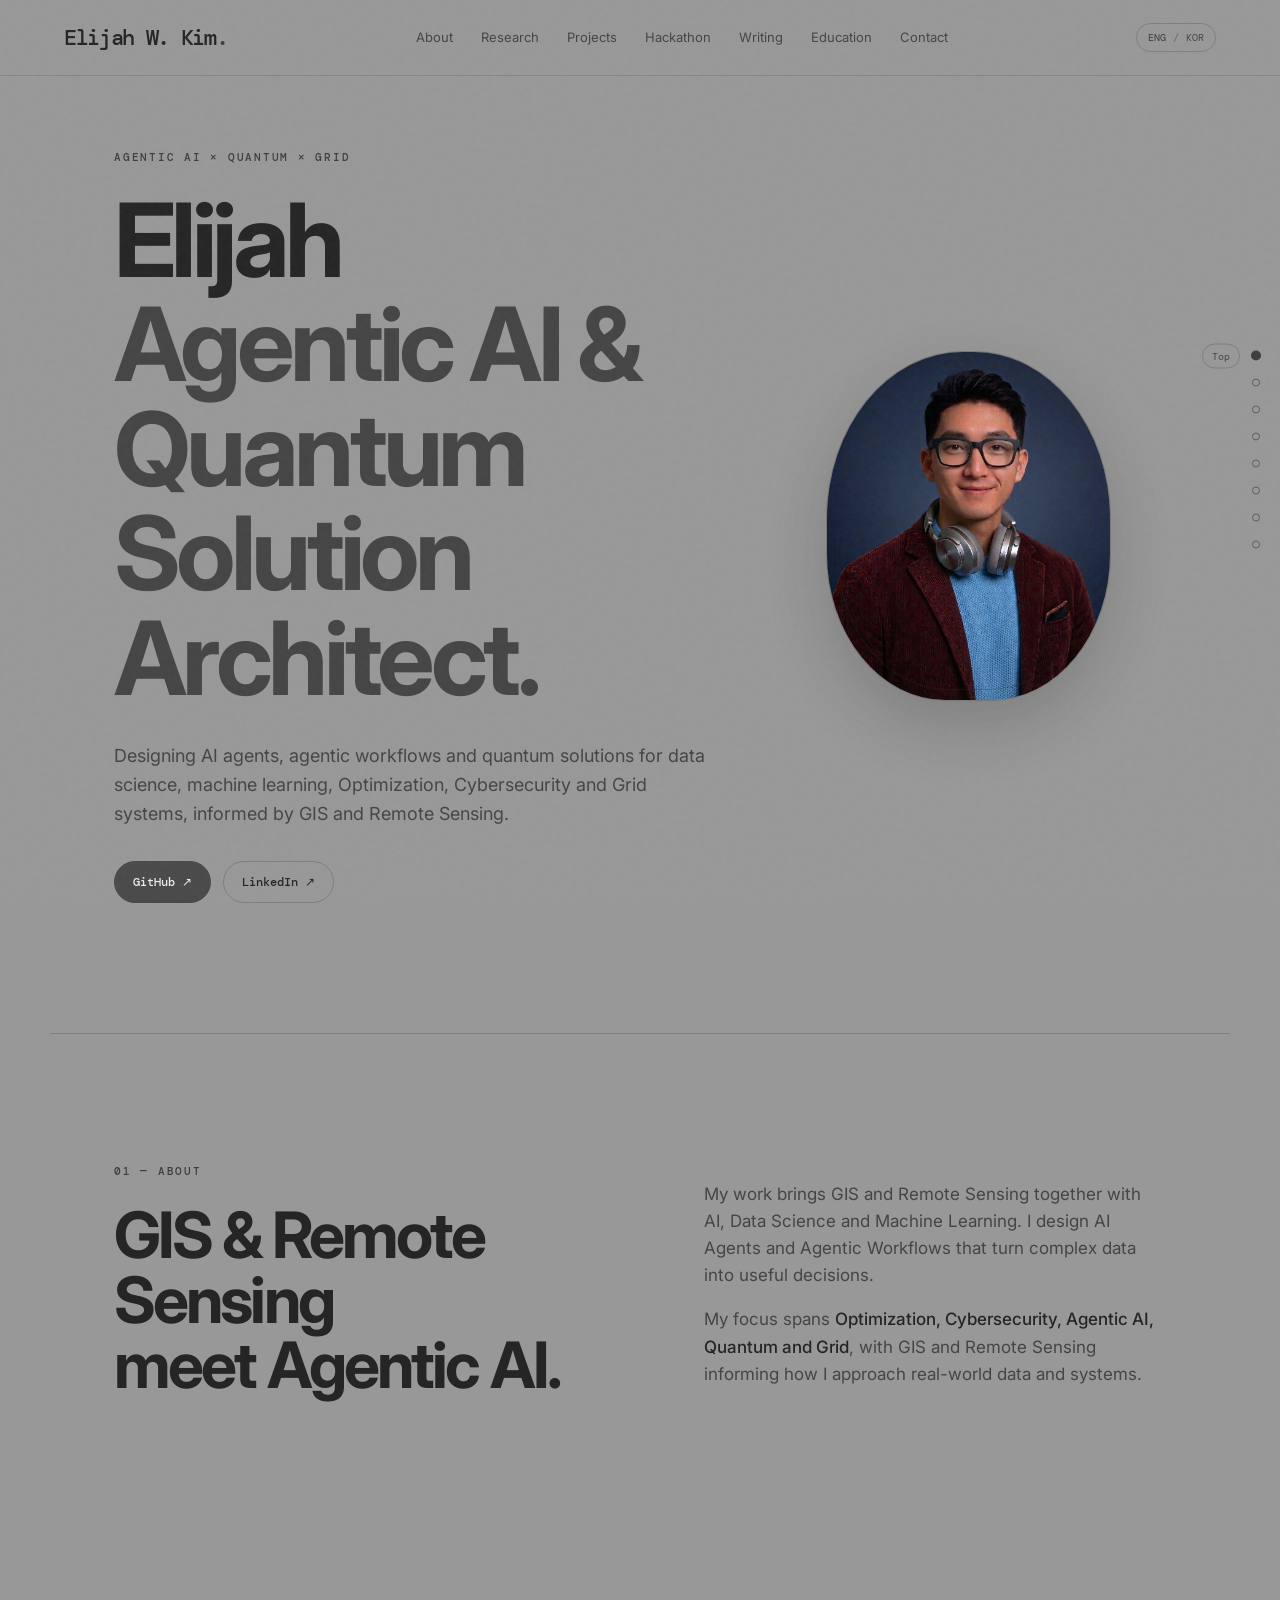
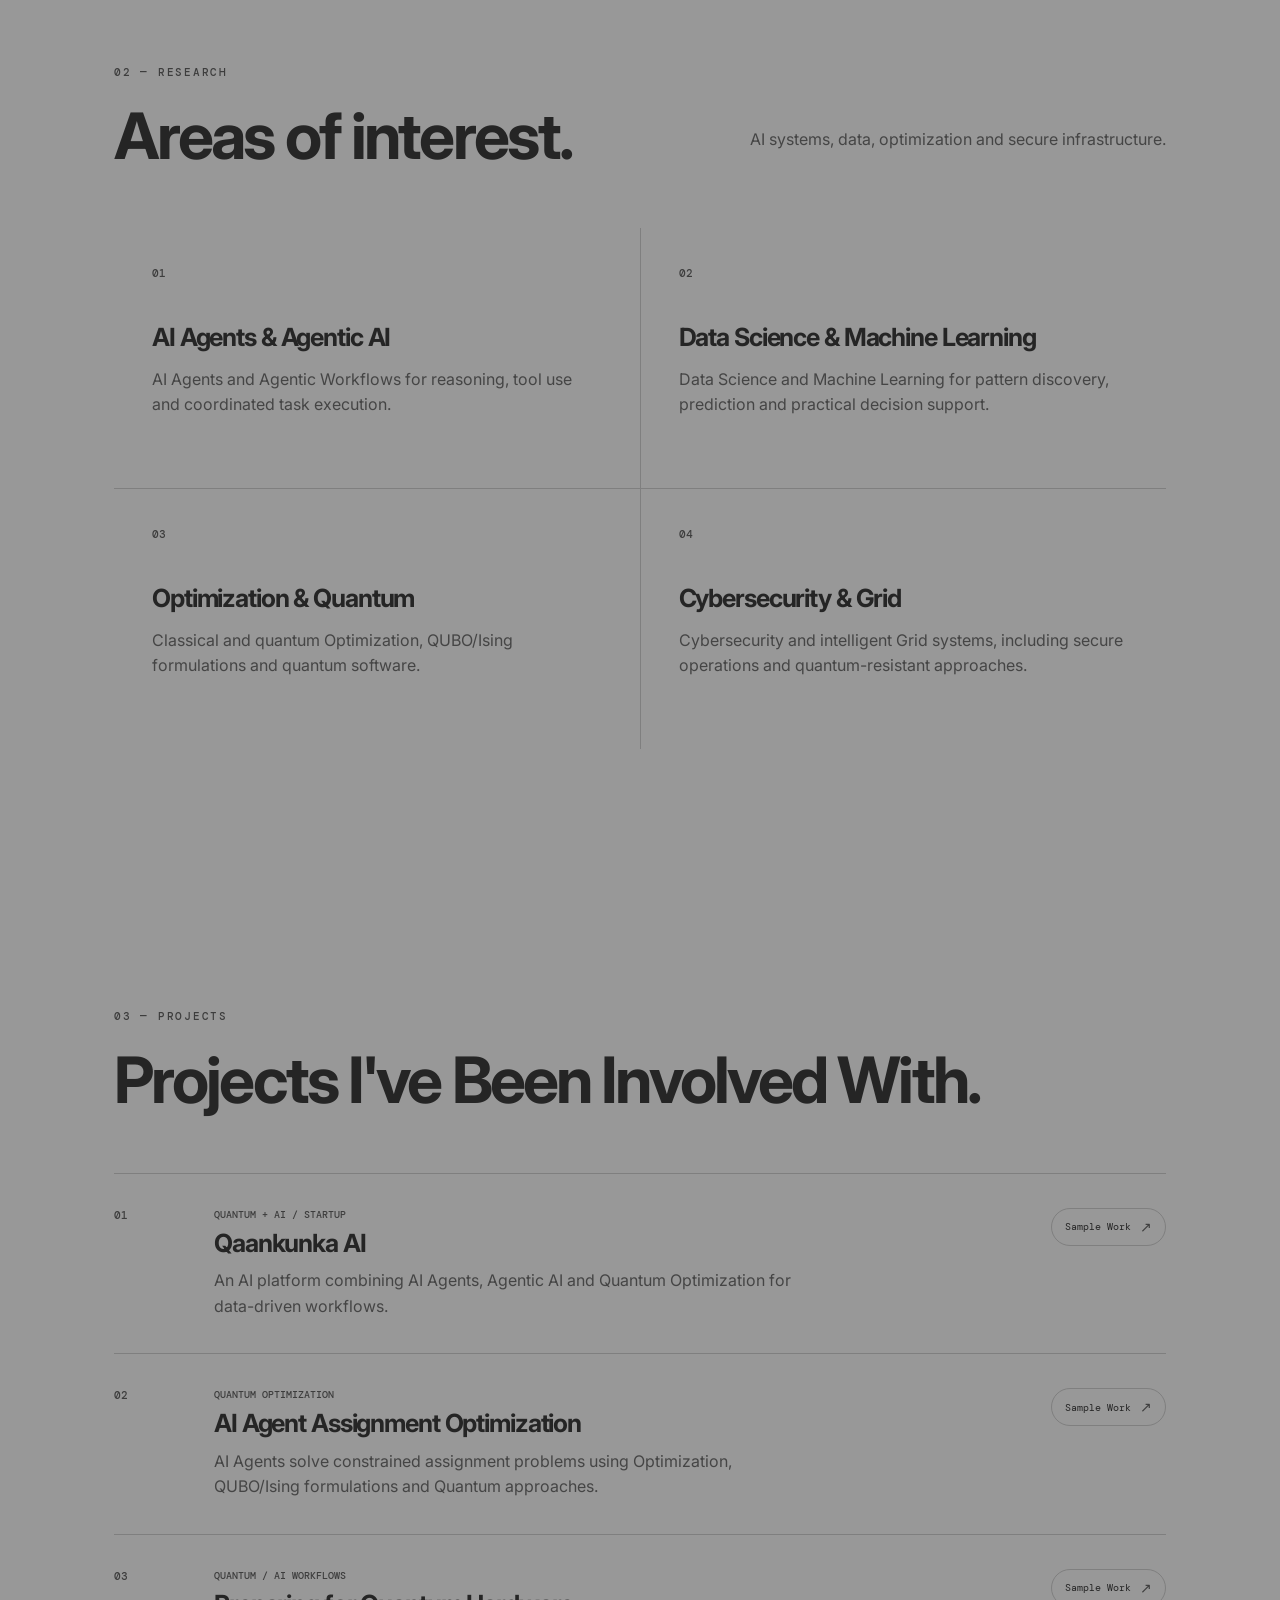
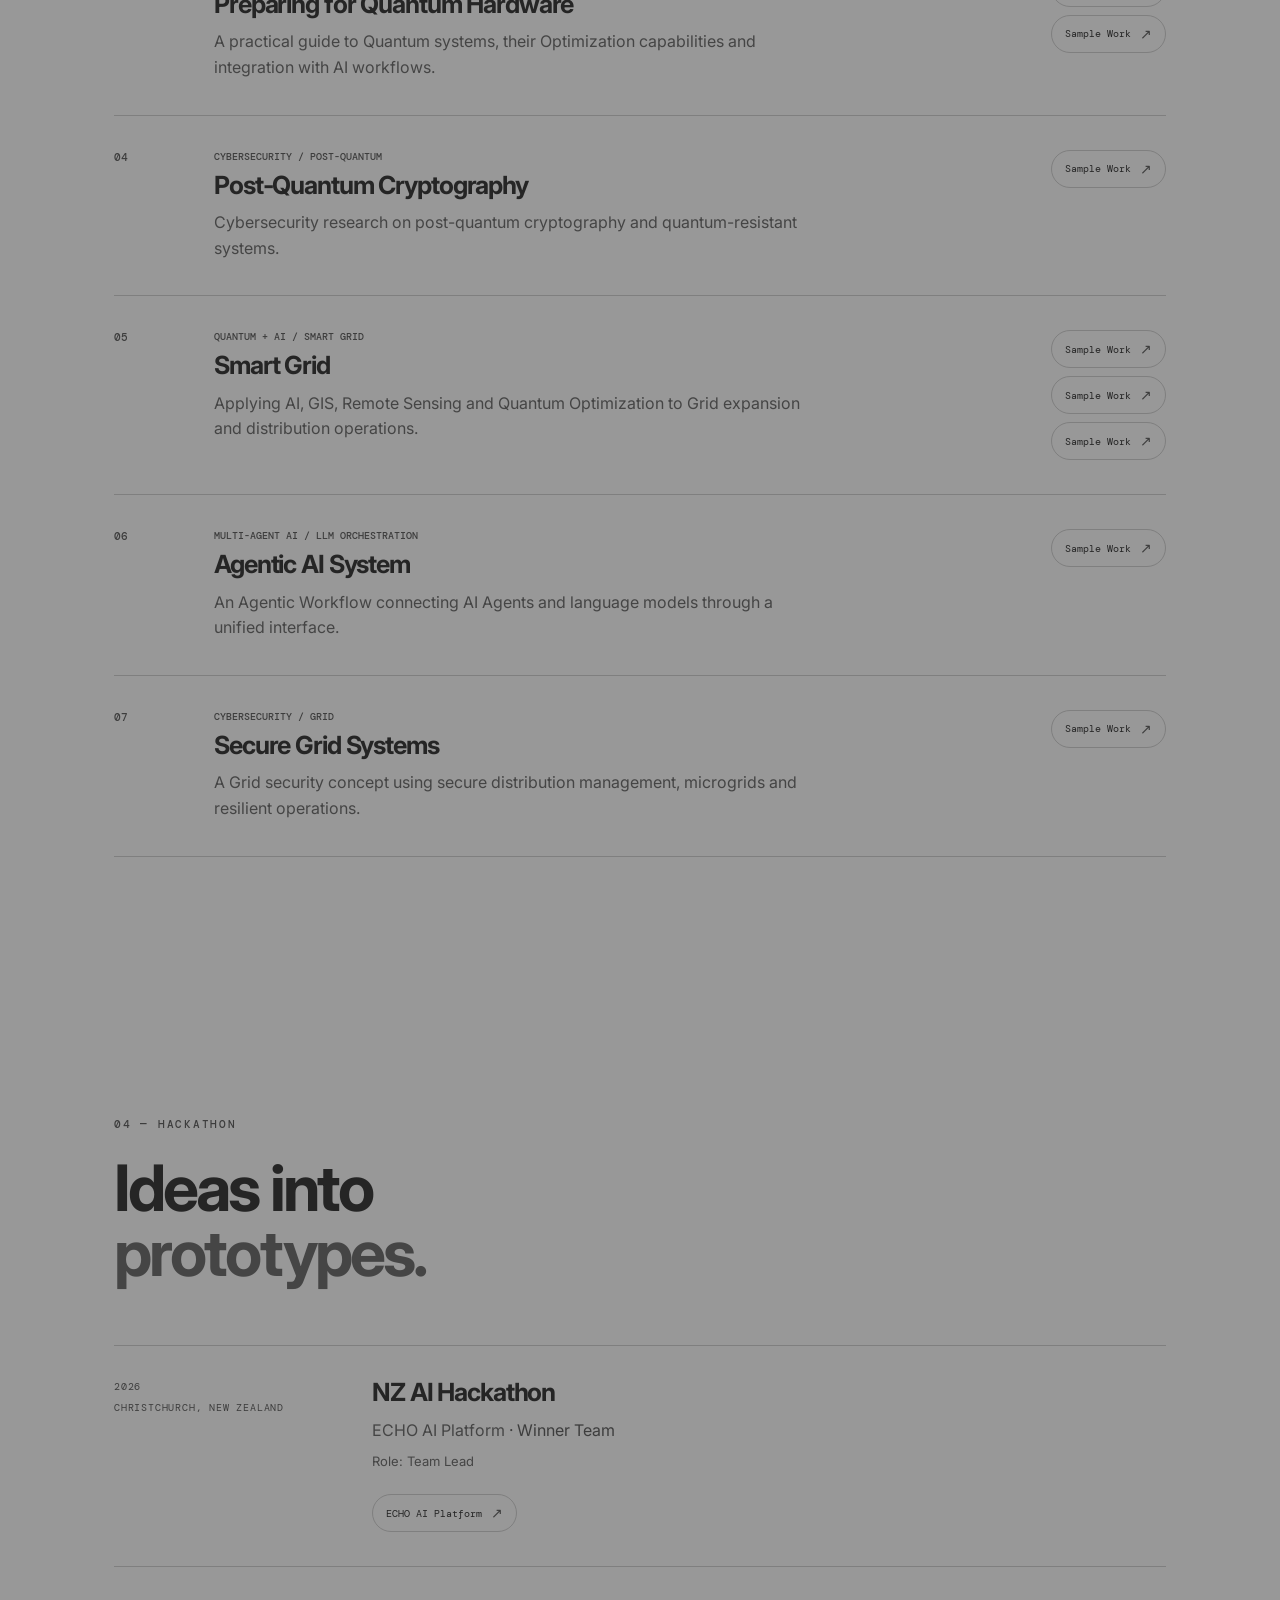
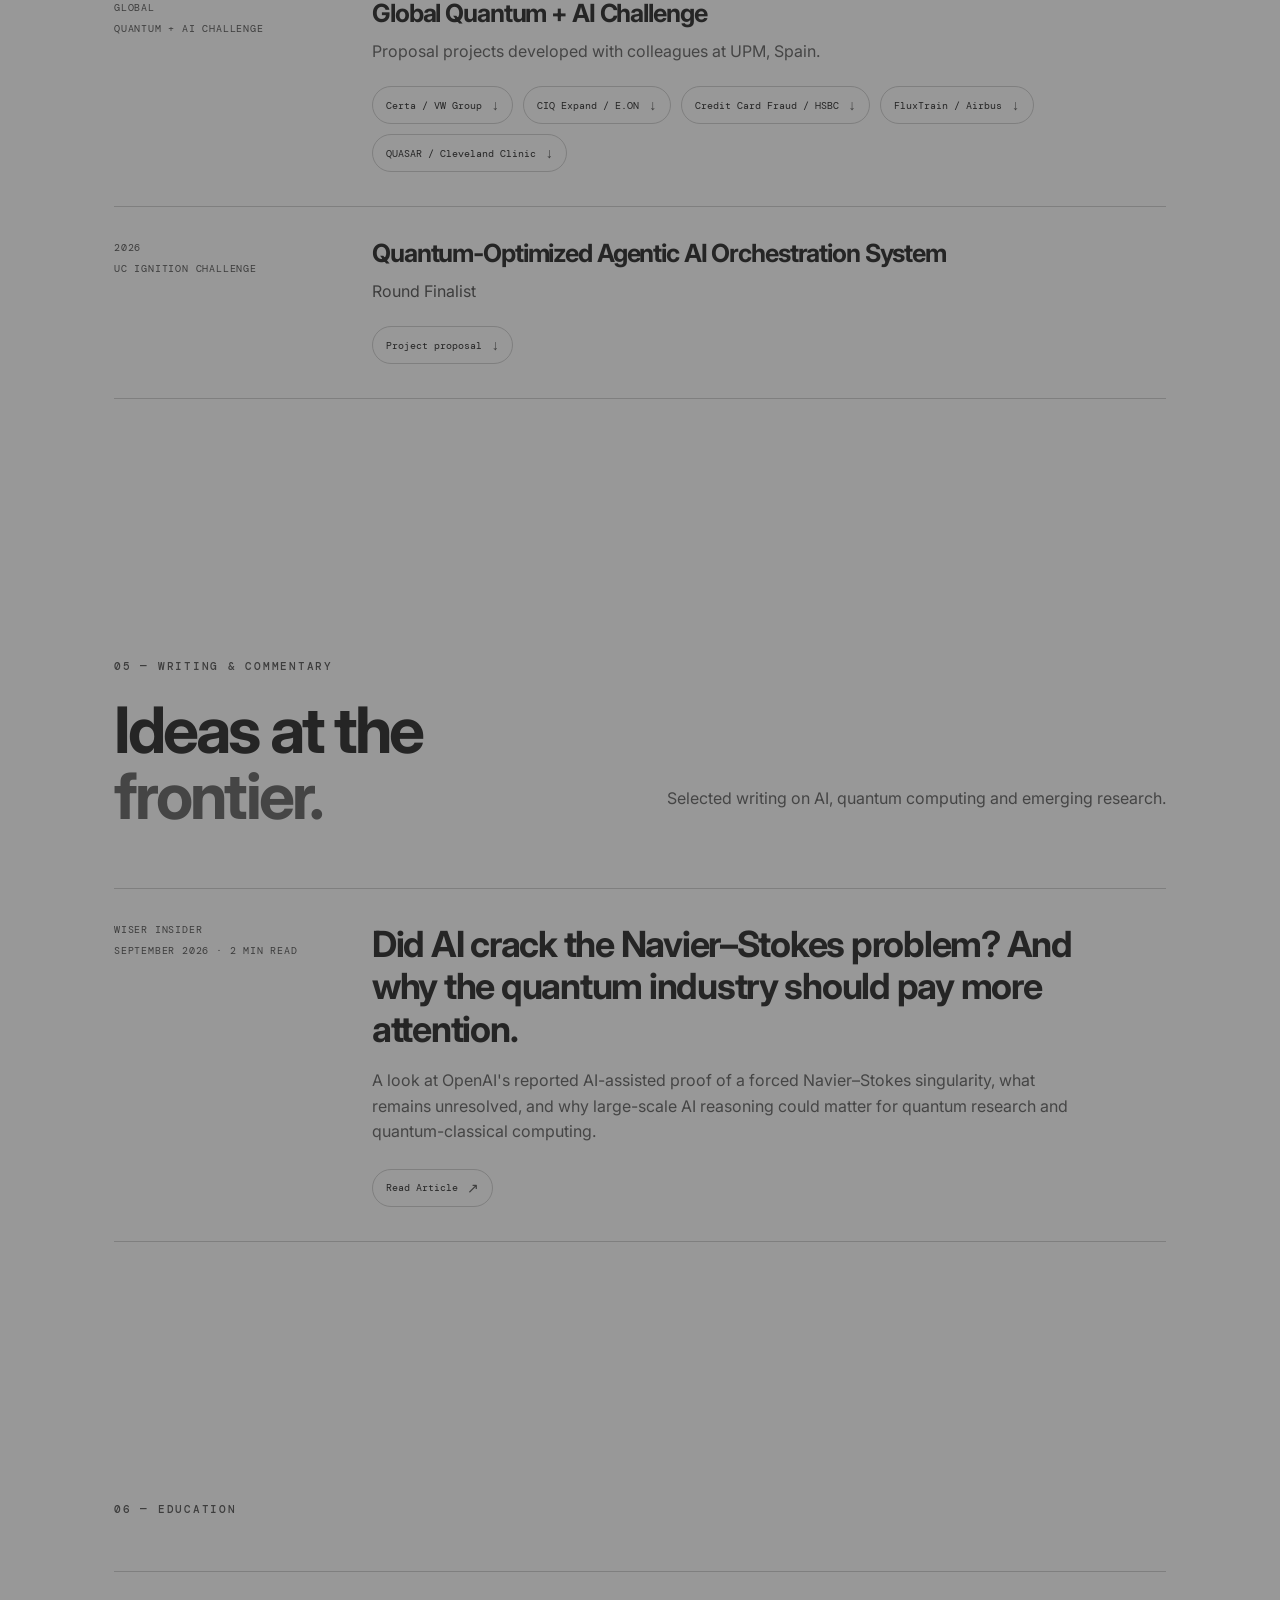
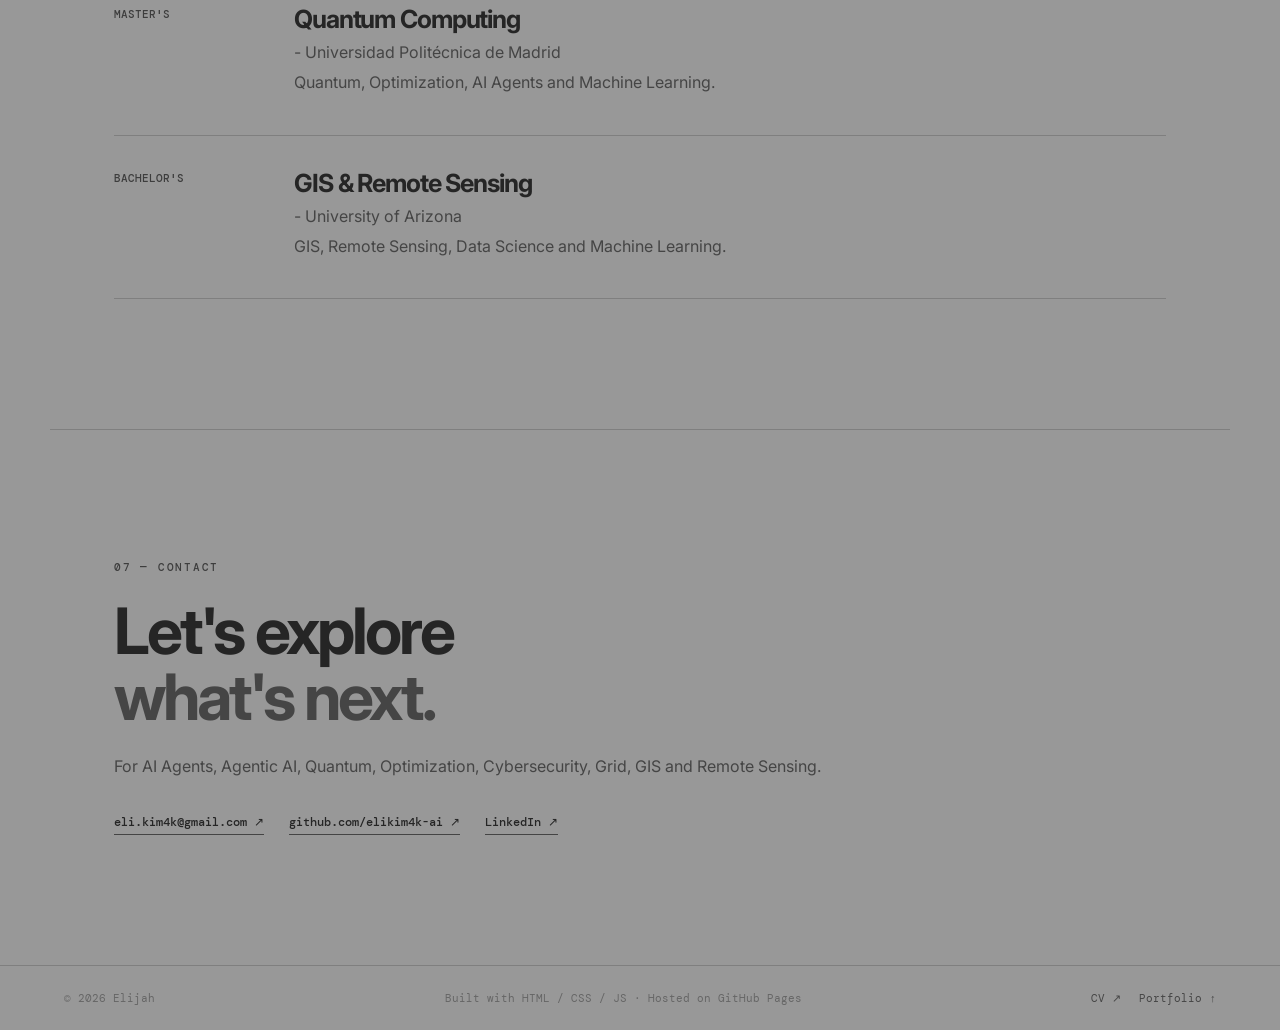
==== commit 42b40d6e: "Restore hackathon and writing sections" ====
--- a/index.html
+++ b/index.html
@@ -20,6 +20,8 @@
       <a href="#about">About</a>
       <a href="#research">Research</a>
       <a href="#projects">Projects</a>
+      <a href="#hackathon">Hackathon</a>
+      <a href="#writing">Writing</a>
       <a href="#experience">Education</a>
       <a href="#contact">Contact</a>
     </nav>
@@ -210,8 +212,72 @@
       </div>
     </section>
 
+    <section id="hackathon" class="section">
+      <div class="section-heading">
+        <div>
+          <p class="eyebrow">04 — HACKATHON</p>
+          <h2>Ideas into<br><em>prototypes.</em></h2>
+        </div>
+      </div>
+      <div class="hackathon-list">
+        <article class="hackathon-item">
+          <div class="hackathon-meta"><span>2026</span><span>CHRISTCHURCH, NEW ZEALAND</span></div>
+          <div>
+            <h3>NZ AI Hackathon</h3>
+            <p class="hackathon-project">ECHO AI Platform <span>· Winner Team</span></p>
+            <p class="hackathon-role">Role: Team Lead</p>
+            <div class="proposal-links">
+              <a class="sample-work" href="https://listen2echo.com/" target="_blank" rel="noreferrer">ECHO AI Platform <span>↗</span></a>
+            </div>
+          </div>
+        </article>
+        <article class="hackathon-item">
+          <div class="hackathon-meta"><span>GLOBAL</span><span>QUANTUM + AI CHALLENGE</span></div>
+          <div>
+            <h3>Global Quantum + AI Challenge</h3>
+            <p class="hackathon-project">Proposal projects developed with colleagues at UPM, Spain.</p>
+            <div class="proposal-links">
+              <a class="sample-work" href="assets/hackathon-certa-vwgroup-proposal.pdf" download="Certa-VWgroup-Proposal.pdf">Certa / VW Group <span>↓</span></a>
+              <a class="sample-work" href="assets/hackathon-ciq-expand-eon-proposal.pdf" download="CIQ-Expand-EON-Proposal.pdf">CIQ Expand / E.ON <span>↓</span></a>
+              <a class="sample-work" href="assets/hackathon-creditcardfraud-hsbc-proposal.pdf" download="Credit-Card-Fraud-HSBC-Proposal.pdf">Credit Card Fraud / HSBC <span>↓</span></a>
+              <a class="sample-work" href="assets/hackathon-fluxtrain-airbus-proposal.pdf" download="FluxTrain-Airbus-Proposal.pdf">FluxTrain / Airbus <span>↓</span></a>
+              <a class="sample-work" href="assets/hackathon-quasar-cleveland-clinic-proposal.pdf" download="QUASAR-Cleveland-Clinic-Proposal.pdf">QUASAR / Cleveland Clinic <span>↓</span></a>
+            </div>
+          </div>
+        </article>
+        <article class="hackathon-item">
+          <div class="hackathon-meta"><span>2026</span><span>UC IGNITION CHALLENGE</span></div>
+          <div>
+            <h3>Quantum-Optimized Agentic AI Orchestration System</h3>
+            <p class="hackathon-project"><span>Round Finalist</span></p>
+            <div class="proposal-links">
+              <a class="sample-work" href="assets/uc-ignition-quantum-agentic-ai-orchestration.pdf" download>Project proposal <span>↓</span></a>
+            </div>
+          </div>
+        </article>
+      </div>
+    </section>
+
+    <section id="writing" class="section writing">
+      <div class="section-heading">
+        <div>
+          <p class="eyebrow">05 — WRITING &amp; COMMENTARY</p>
+          <h2>Ideas at the<br><em>frontier.</em></h2>
+        </div>
+        <p class="muted">Selected writing on AI, quantum computing and emerging research.</p>
+      </div>
+      <article class="writing-card">
+        <div class="writing-meta"><span>WISER INSIDER</span><span>SEPTEMBER 2026 · 2 MIN READ</span></div>
+        <div class="writing-content">
+          <h3>Did AI crack the Navier–Stokes problem? And why the quantum industry should pay more attention.</h3>
+          <p>A look at OpenAI's reported AI-assisted proof of a forced Navier–Stokes singularity, what remains unresolved, and why large-scale AI reasoning could matter for quantum research and quantum-classical computing.</p>
+          <a class="sample-work" href="https://www.thewiser.org/post/did-ai-crack-the-navier-stokes-problem-and-why-the-quantum-industry-should-pay-more-attention" target="_blank" rel="noreferrer">Read Article <span>↗</span></a>
+        </div>
+      </article>
+    </section>
+
     <section id="experience" class="section">
-      <p class="eyebrow">04 — EDUCATION</p>
+      <p class="eyebrow">06 — EDUCATION</p>
       <div class="timeline">
         <div class="timeline-item">
           <div class="date">MASTER'S</div>
@@ -233,7 +299,7 @@
     </section>
 
     <section id="contact" class="section contact">
-      <p class="eyebrow">05 — CONTACT</p>
+      <p class="eyebrow">07 — CONTACT</p>
       <h2>Let's explore<br><em>what's next.</em></h2>
       <p>For AI Agents, Agentic AI, Quantum, Optimization, Cybersecurity, Grid, GIS and Remote Sensing.</p>
       <div class="contact-links">
@@ -258,6 +324,8 @@
     <a href="#about" aria-label="About"><span class="rail-dot"></span><span class="rail-label">About</span></a>
     <a href="#research" aria-label="Research"><span class="rail-dot"></span><span class="rail-label">Research</span></a>
     <a href="#projects" aria-label="Projects"><span class="rail-dot"></span><span class="rail-label">Projects</span></a>
+    <a href="#hackathon" aria-label="Hackathon"><span class="rail-dot"></span><span class="rail-label">Hackathon</span></a>
+    <a href="#writing" aria-label="Writing"><span class="rail-dot"></span><span class="rail-label">Writing</span></a>
     <a href="#experience" aria-label="Education"><span class="rail-dot"></span><span class="rail-label">Education</span></a>
     <a href="#contact" aria-label="Contact"><span class="rail-dot"></span><span class="rail-label">Contact</span></a>
   </nav>
--- a/style.css
+++ b/style.css
@@ -202,9 +202,17 @@
 .cv-content[hidden] { display: none; }
 .cv-intro { padding-bottom: 48px; border-bottom: 1px solid var(--line); }
 .cv-intro .eyebrow { margin-bottom: 18px; }
-.cv-intro h1 { font-size: clamp(52px, 8vw, 88px); }
+.cv-intro h1 { font-size: clamp(42px, 6vw, 68px); }
 .cv-specialty { margin: 20px 0; color: var(--muted); font-size: 18px; }
+.cv-tags { display: flex; flex-wrap: wrap; gap: 7px; list-style: none; padding: 0; margin: 0 0 24px; }
+.cv-tags li { padding: 5px 9px; border: 1px solid #747474; border-radius: 4px; color: #414141; font: 500 9px "DM Mono", monospace; letter-spacing: .04em; text-transform: uppercase; }
 .cv-contact { display: flex; flex-wrap: wrap; gap: 10px 22px; color: var(--muted); font: 11px "DM Mono", monospace; }
+.cv-capability-wrap { overflow-x: auto; }
+.cv-capabilities { width: 100%; min-width: 620px; border-collapse: collapse; font-size: 13px; }
+.cv-capabilities th, .cv-capabilities td { padding: 9px 11px; border: 1px solid #858585; text-align: left; vertical-align: top; }
+.cv-capabilities thead { background: #666; color: #eee; }
+.cv-capabilities tbody tr:nth-child(odd) { background: rgba(255,255,255,.17); }
+.cv-capabilities tbody th { width: 31%; font-weight: 600; }
 .cv-contact a:hover, .cv-back:hover { color: var(--accent); }
 .cv-back { font: 11px "DM Mono", monospace; color: var(--muted); }
 .cv-section { padding: 42px 0; border-bottom: 1px solid var(--line); }
@@ -218,6 +226,8 @@
 .cv-role time, .cv-location { color: var(--muted); font: 11px "DM Mono", monospace; white-space: nowrap; }
 .cv-role ul, .cv-plain-list { color: var(--muted); padding-left: 20px; margin: 12px 0 0; }
 .cv-role li, .cv-plain-list li { margin: 7px 0; padding-left: 4px; }
+.cv-resource-link { display: inline-block; margin-top: 10px; color: #363636; font: 500 10px "DM Mono", monospace; border-bottom: 1px solid #696969; }
+.cv-resource-link:hover { color: #111; border-color: #222; }
 .cv-plain-list { list-style: none; padding: 0; }
 .cv-plain-list strong, .cv-columns strong { color: var(--text); font-weight: 500; }
 .cv-columns { display: grid; grid-template-columns: .7fr 1.3fr; gap: 50px; }
@@ -253,6 +263,8 @@
   .section-heading { display: block; }
   .section-heading .muted { margin-top: 20px; }
   .cv-main { padding-top: 120px; }
+  .cv-capabilities { min-width: 560px; }
+  .cv-capabilities th, .cv-capabilities td { padding: 8px; }
   .cv-access-controls { flex-direction: column; }
   .cv-access-controls button { min-height: 48px; }
   .cv-role-head { display: block; }
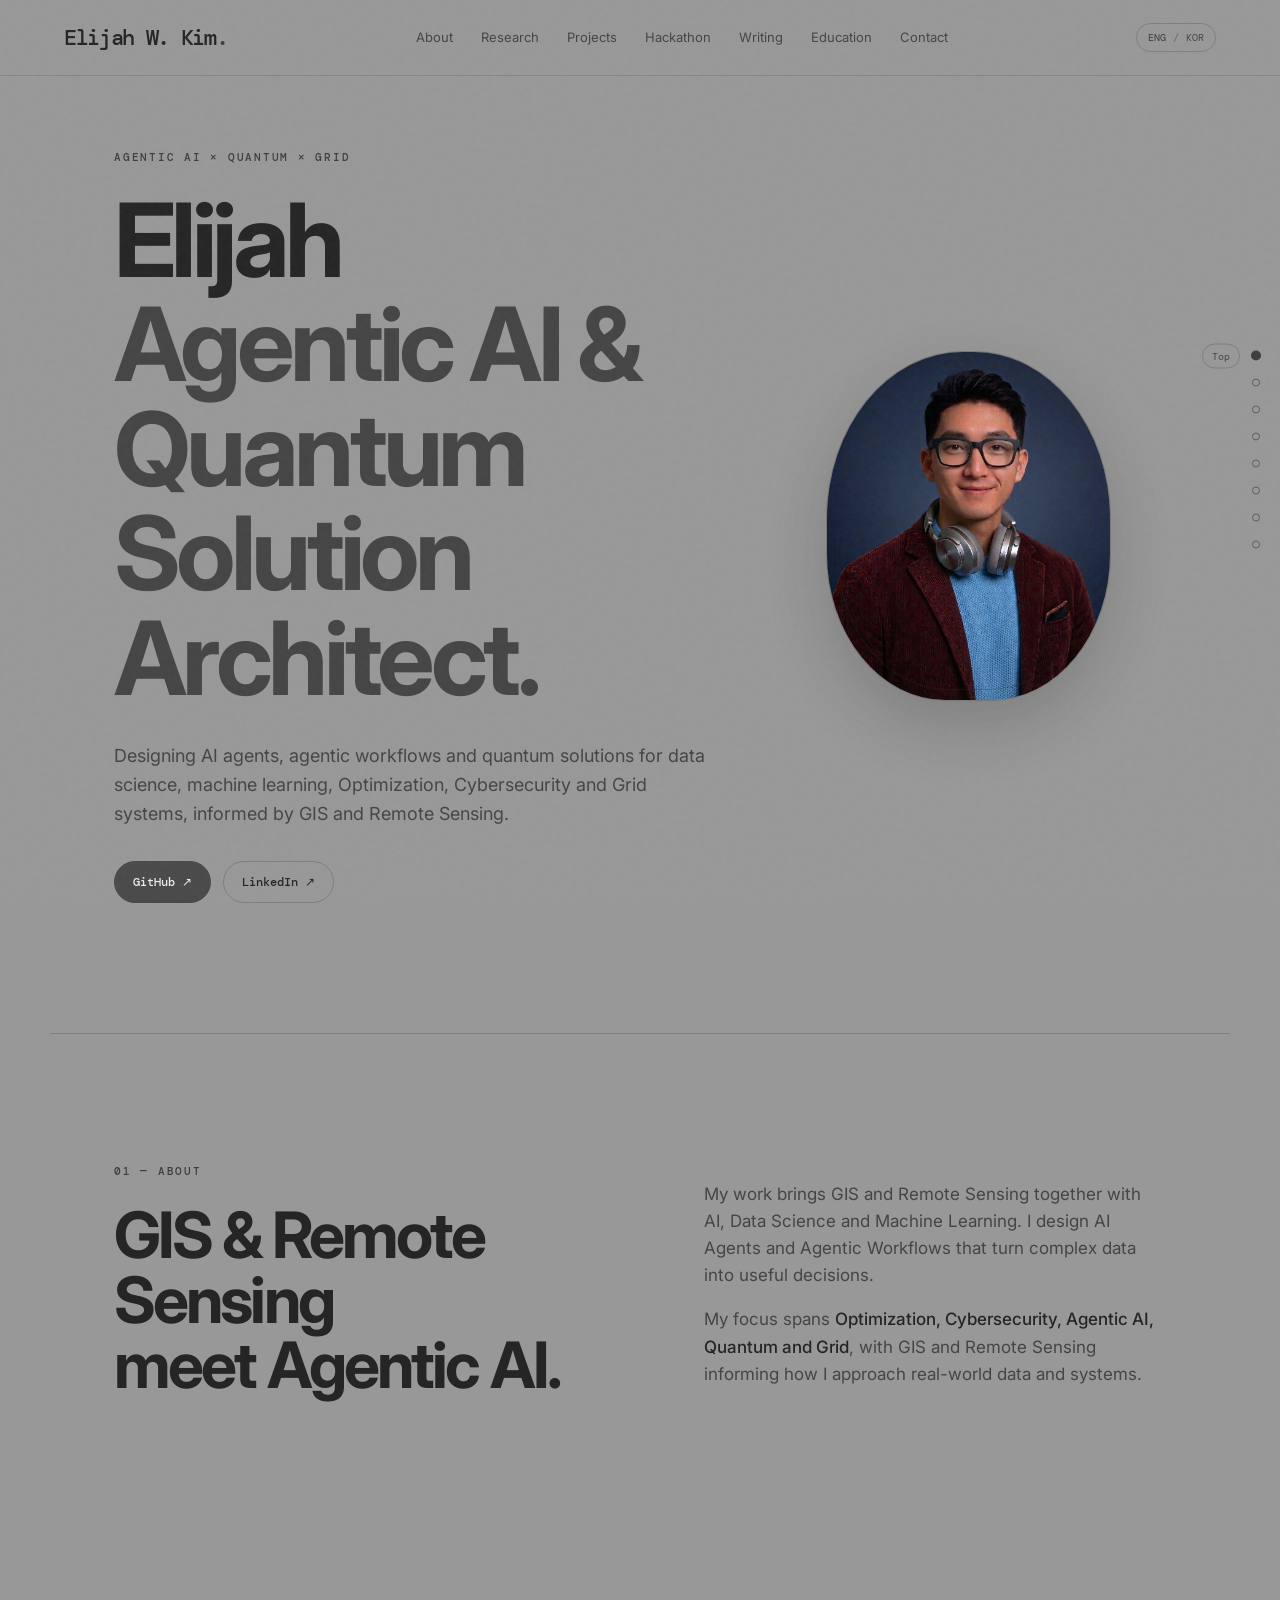
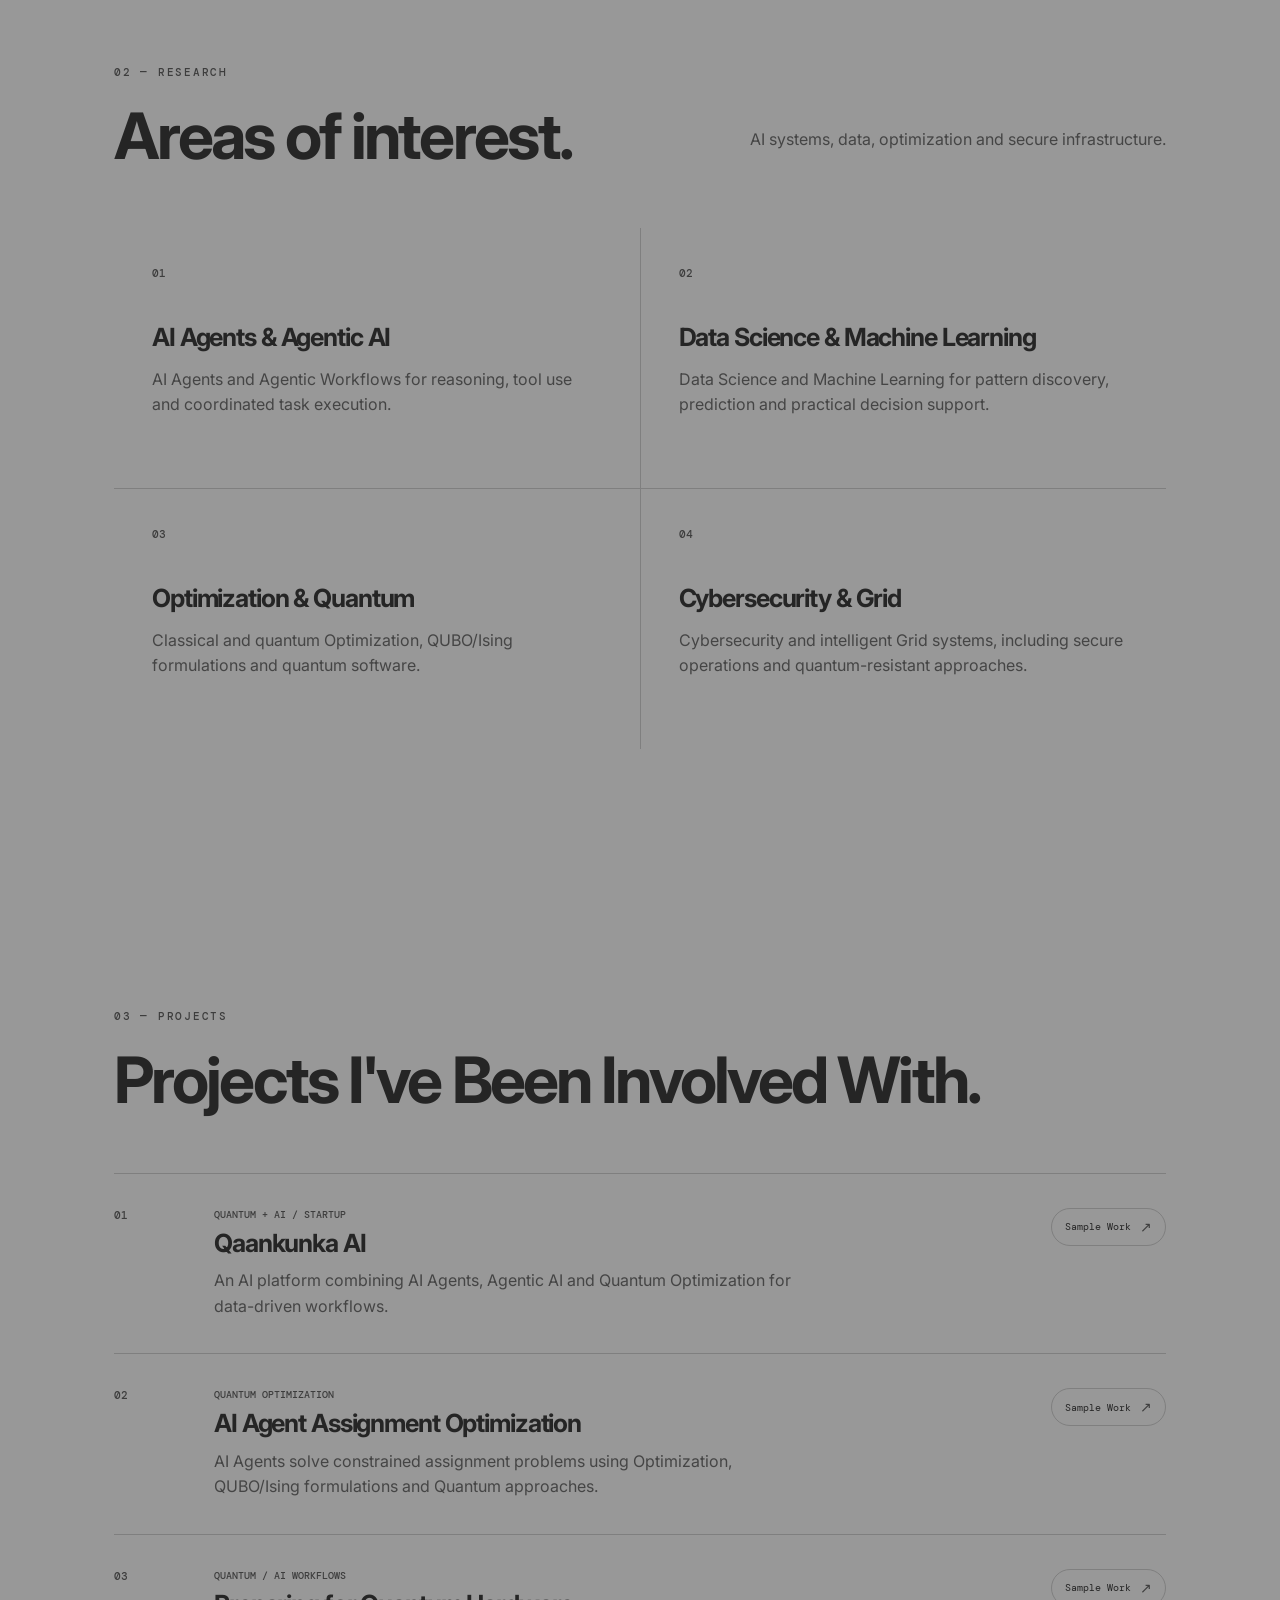
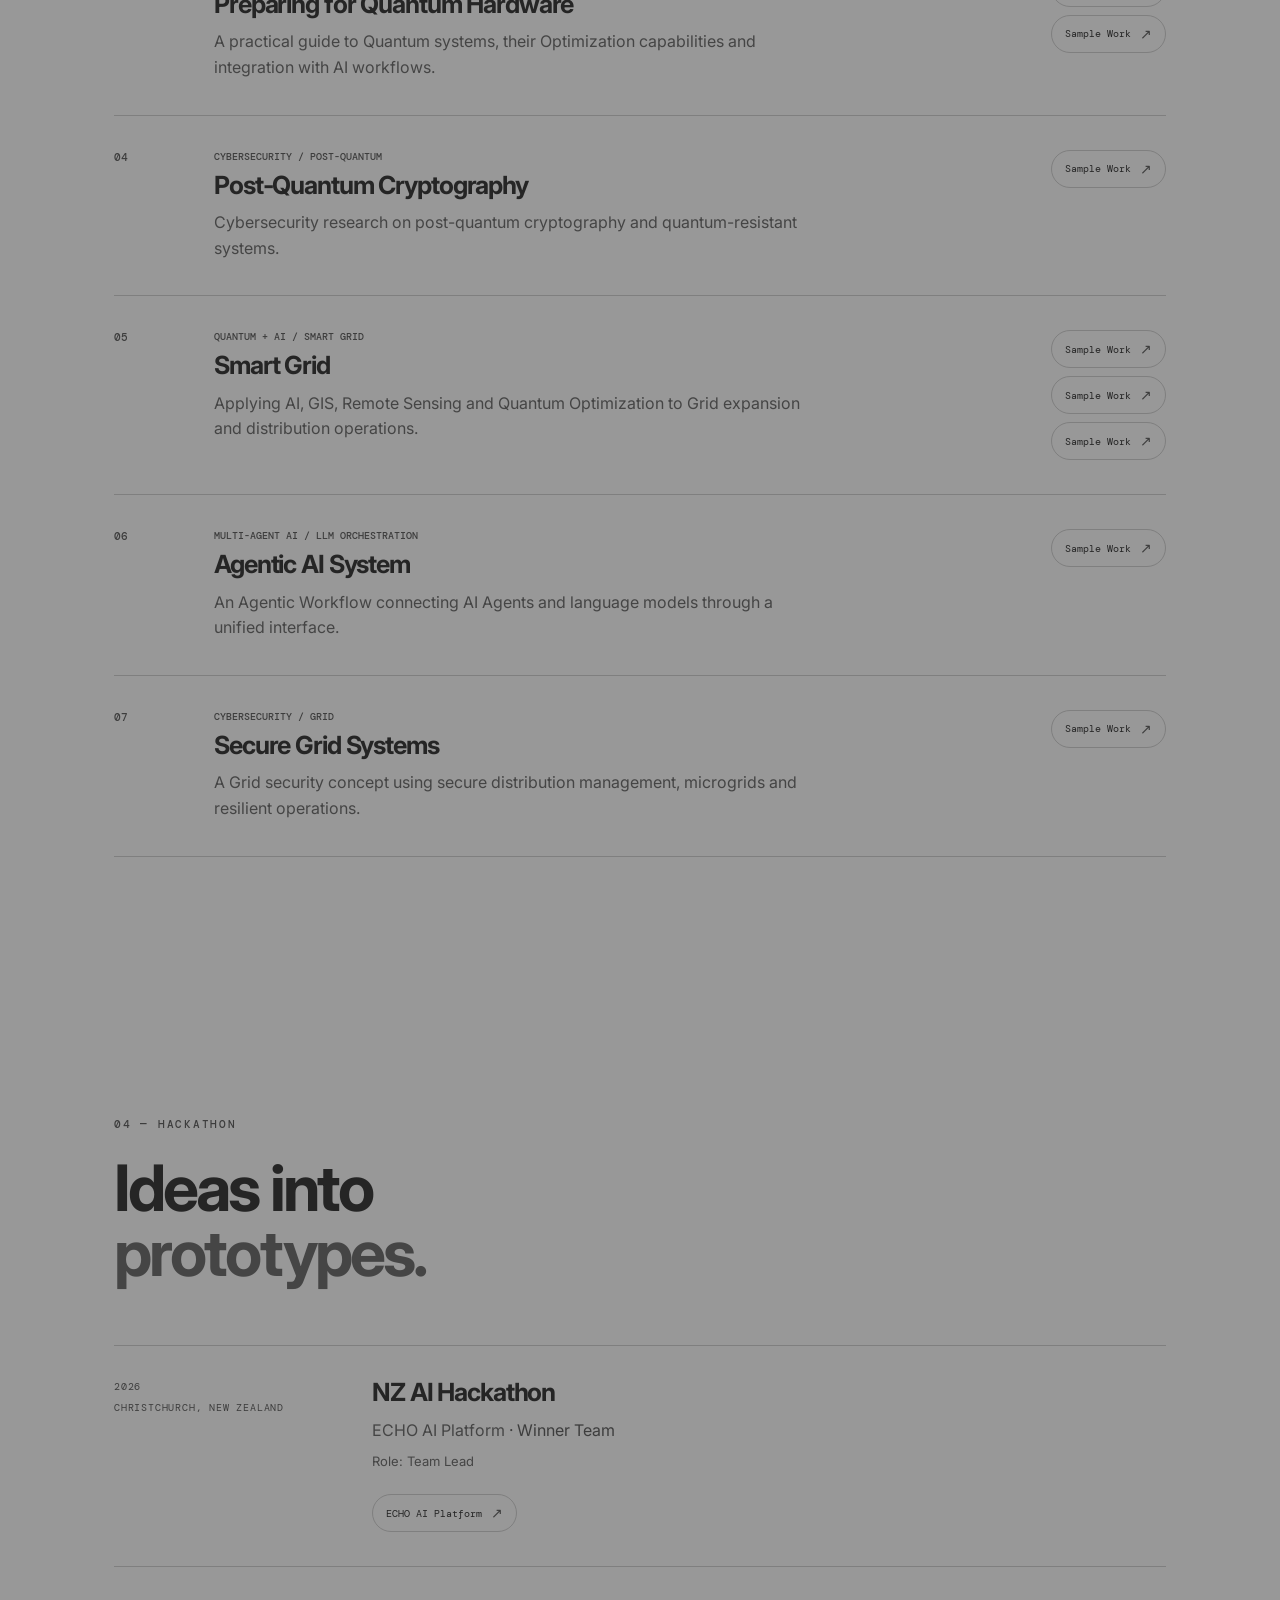
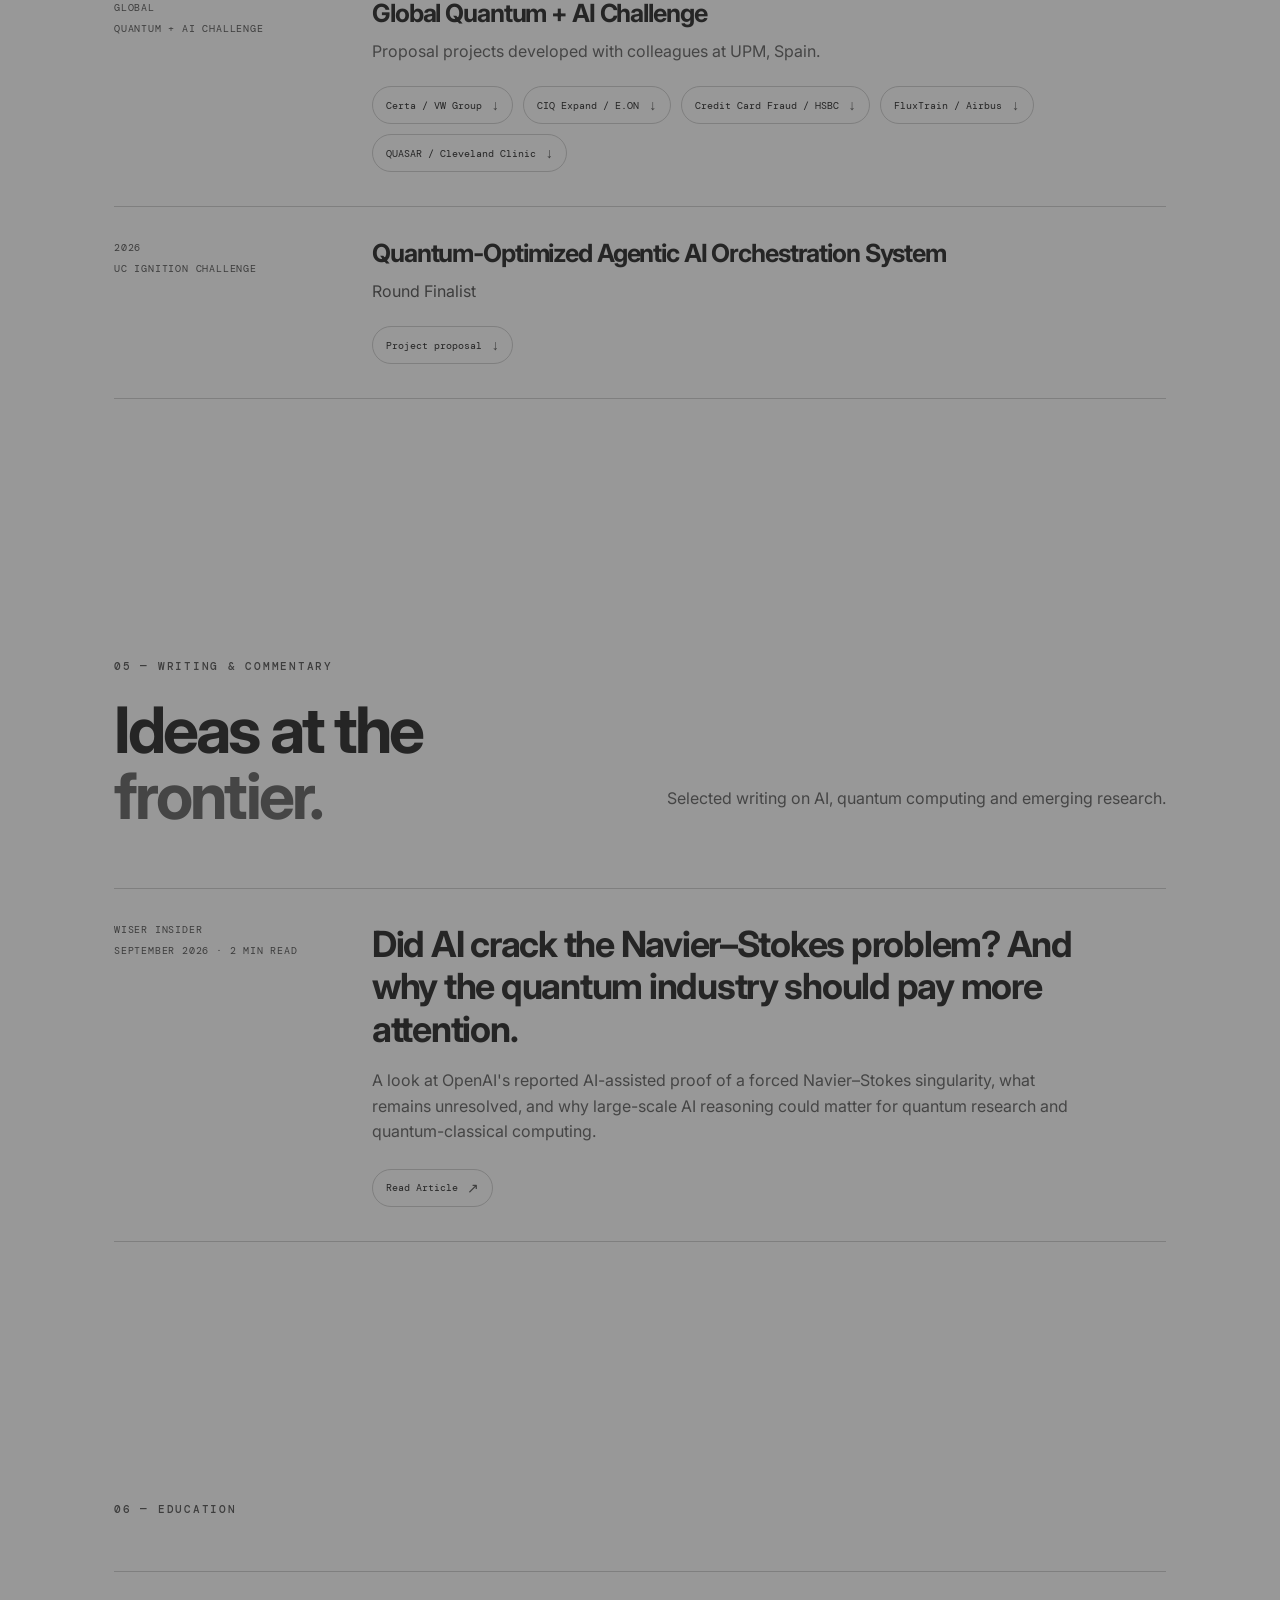
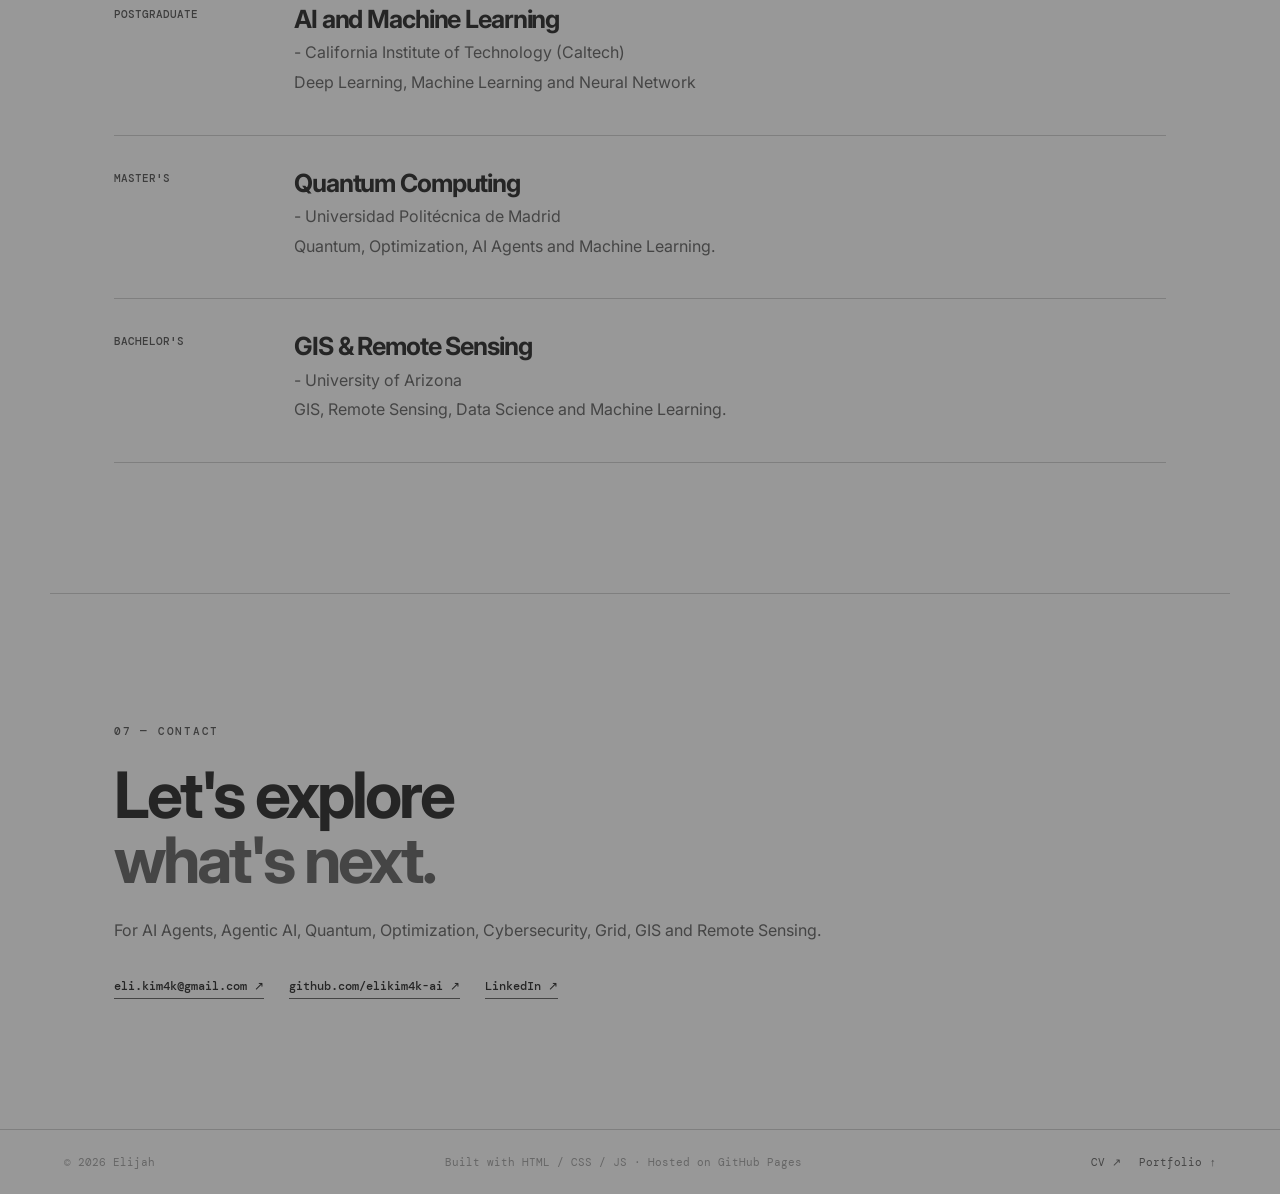
==== commit dcf16a73: "Add Caltech postgraduate education" ====
--- a/index.html
+++ b/index.html
@@ -280,6 +280,14 @@
       <p class="eyebrow">06 — EDUCATION</p>
       <div class="timeline">
         <div class="timeline-item">
+          <div class="date">POSTGRADUATE</div>
+          <div>
+            <h3>AI and Machine Learning</h3>
+            <p>- California Institute of Technology (Caltech)</p>
+            <p>Deep Learning, Machine Learning and Neural Network</p>
+          </div>
+        </div>
+        <div class="timeline-item">
           <div class="date">MASTER'S</div>
           <div>
             <h3>Quantum Computing</h3>
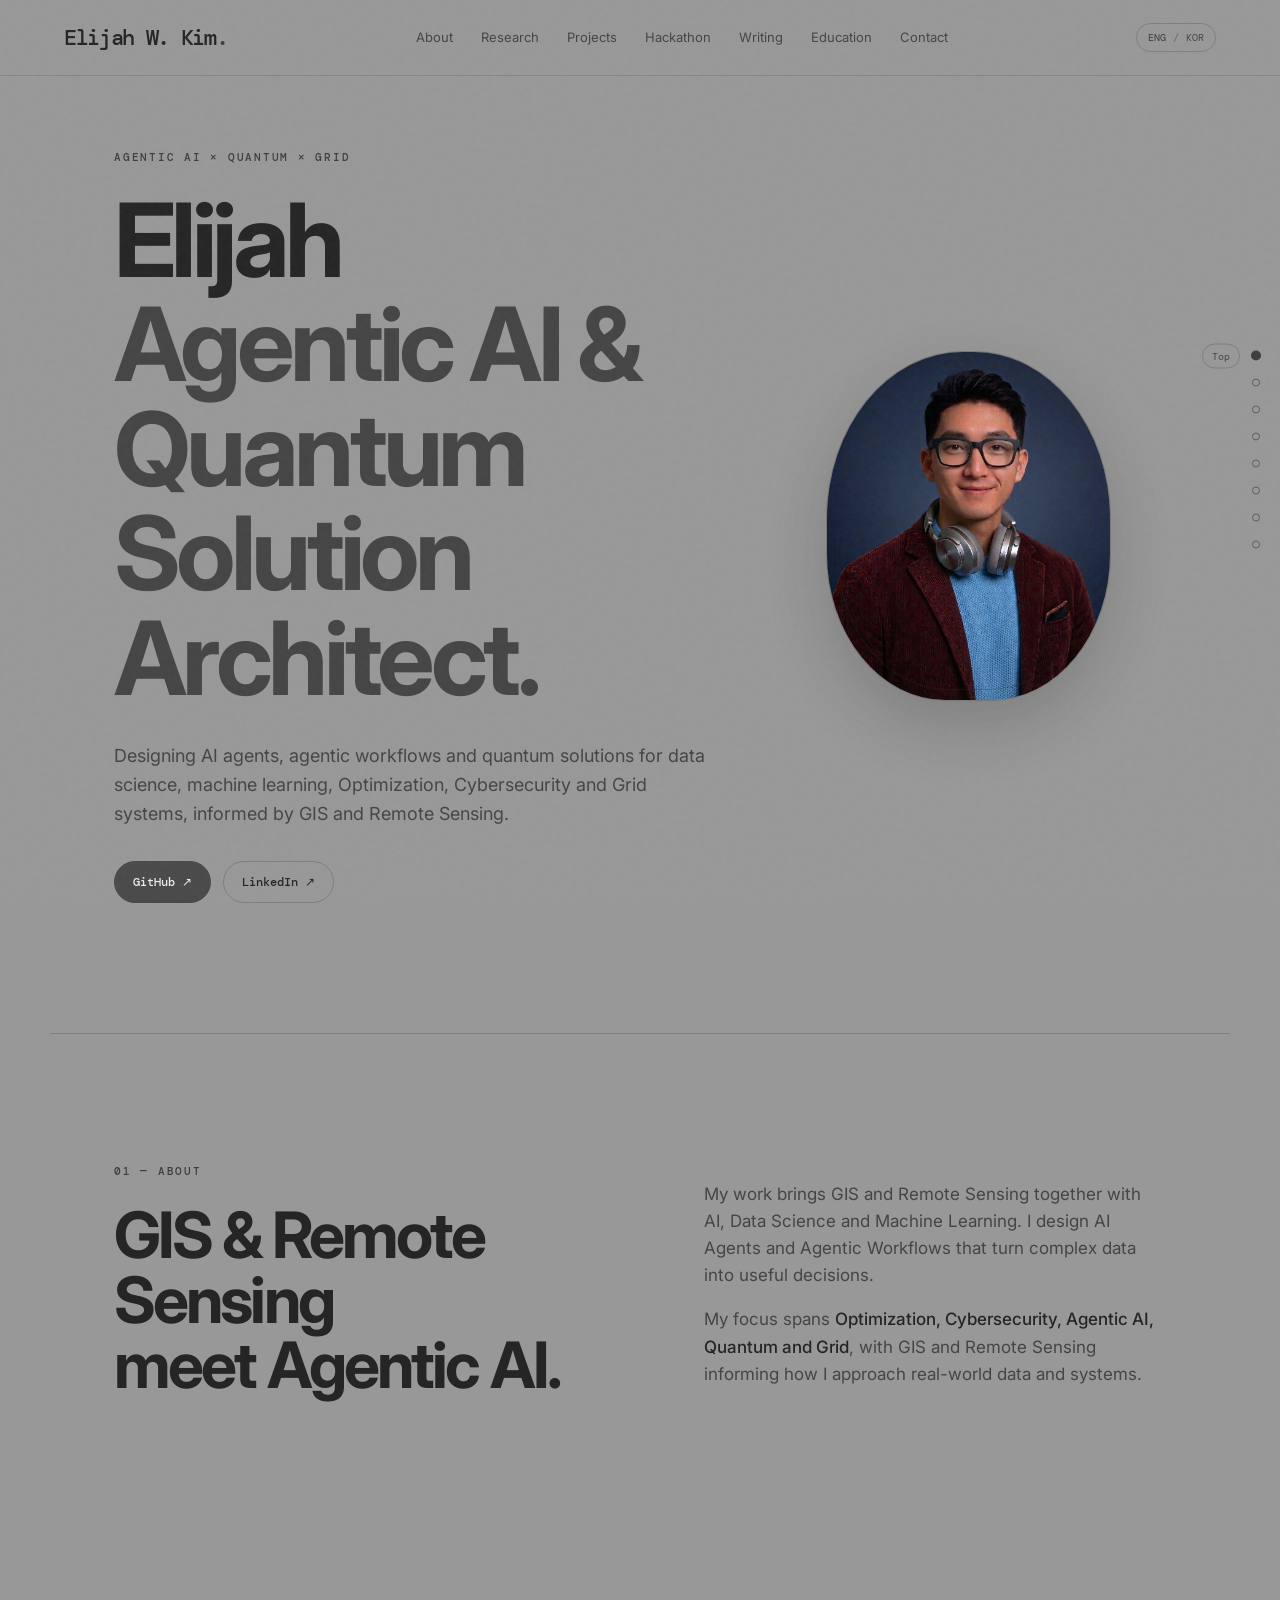
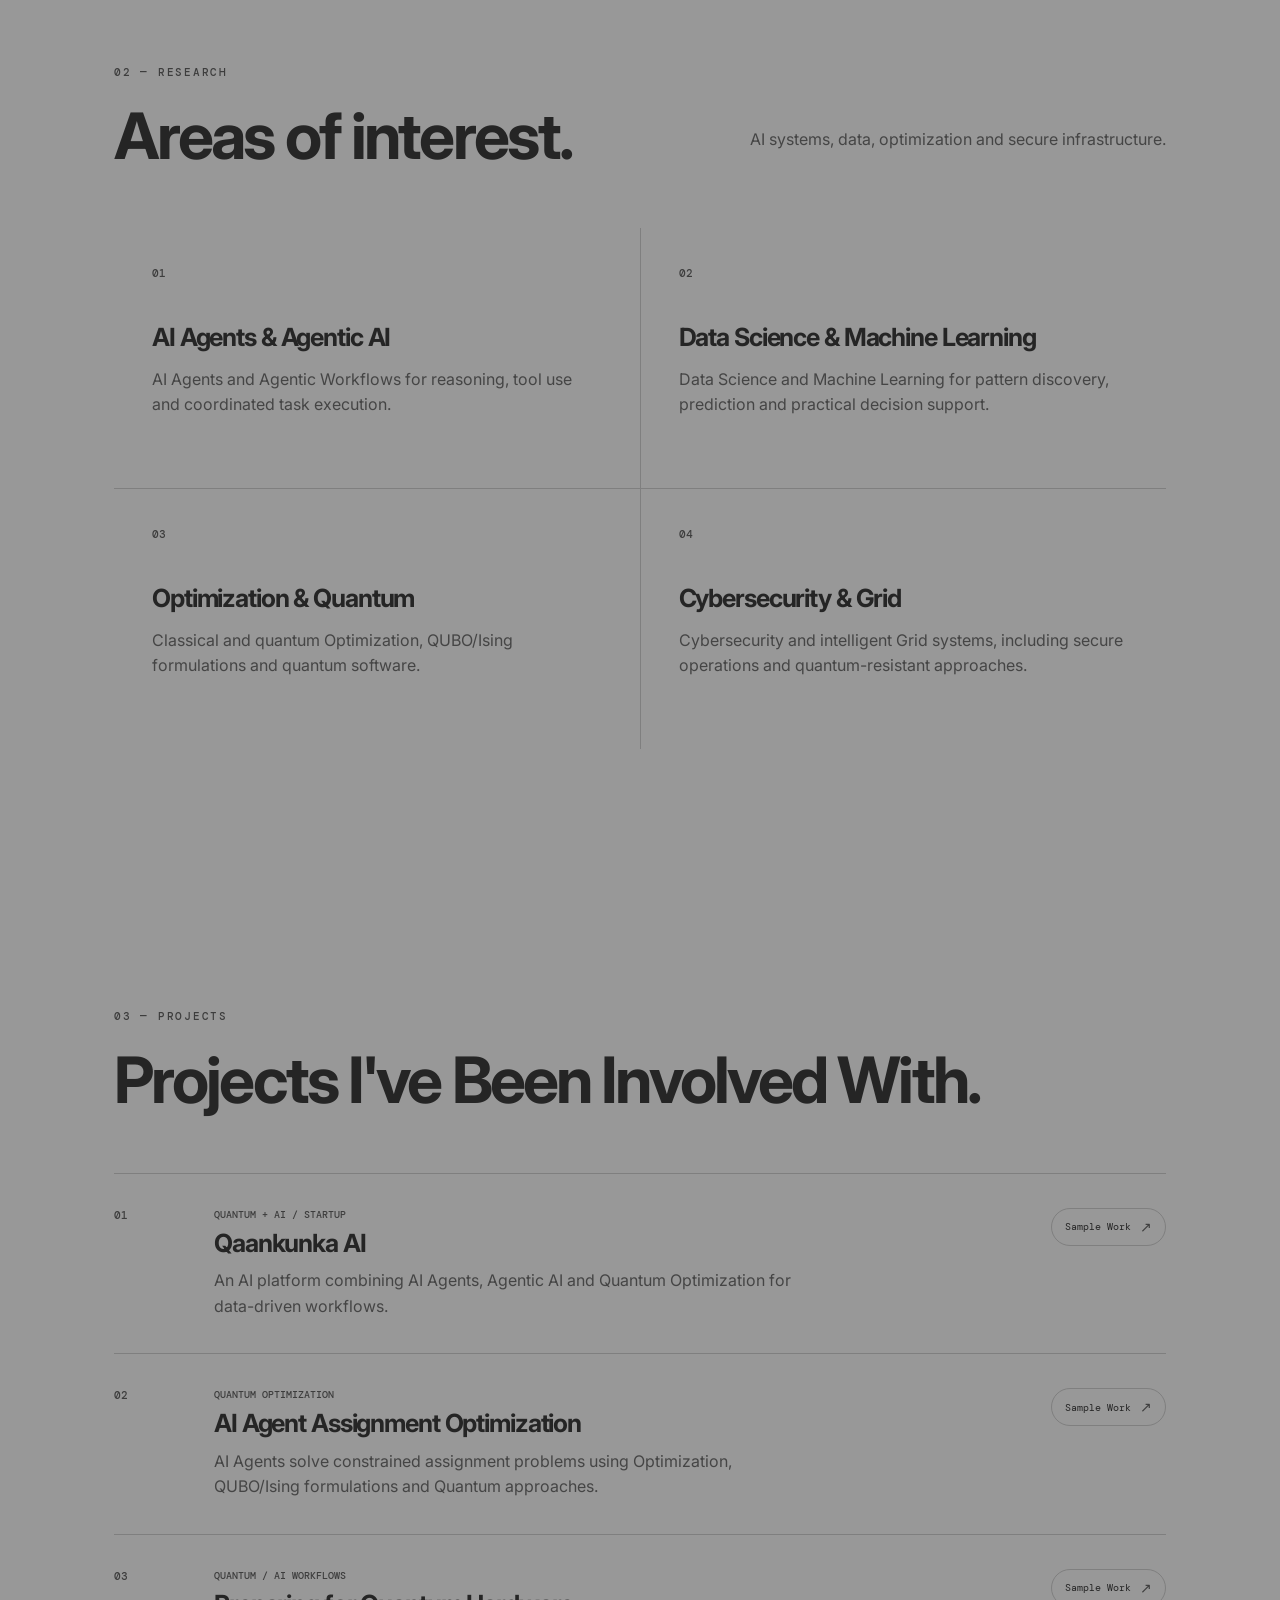
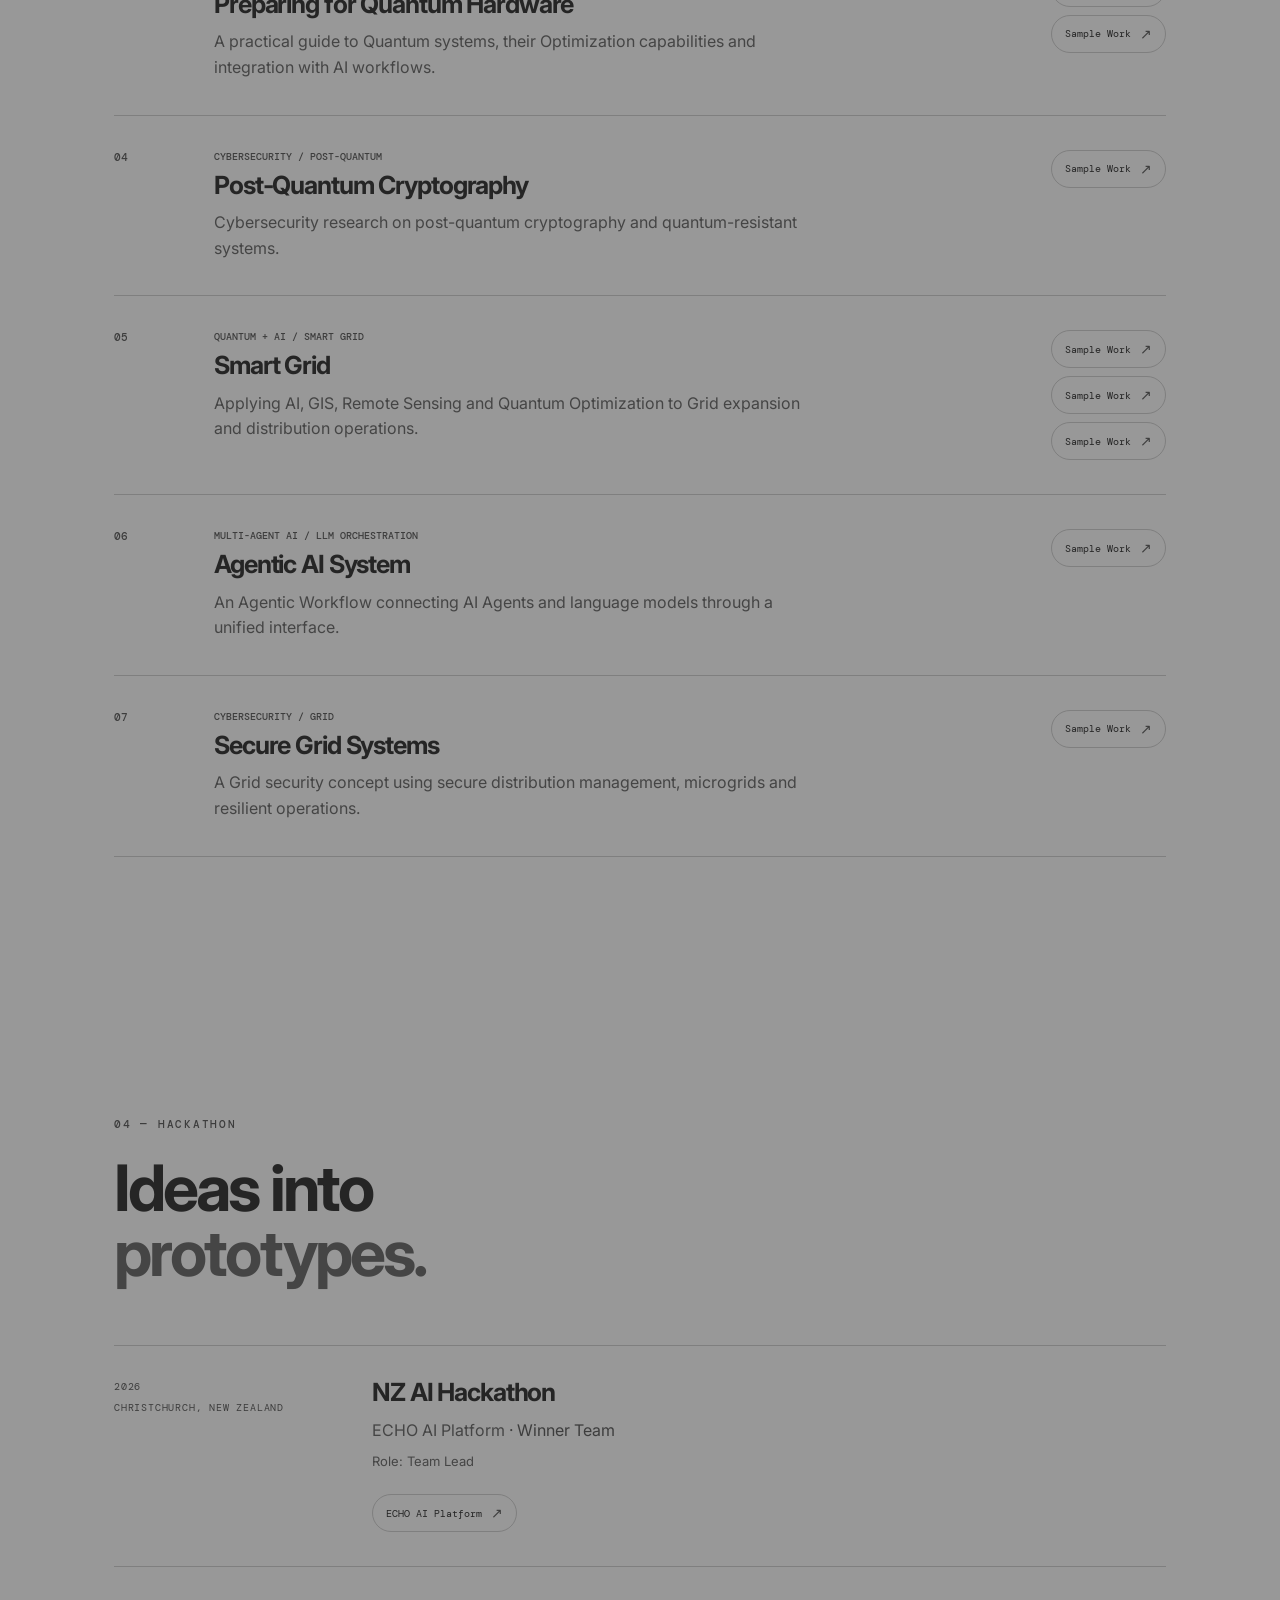
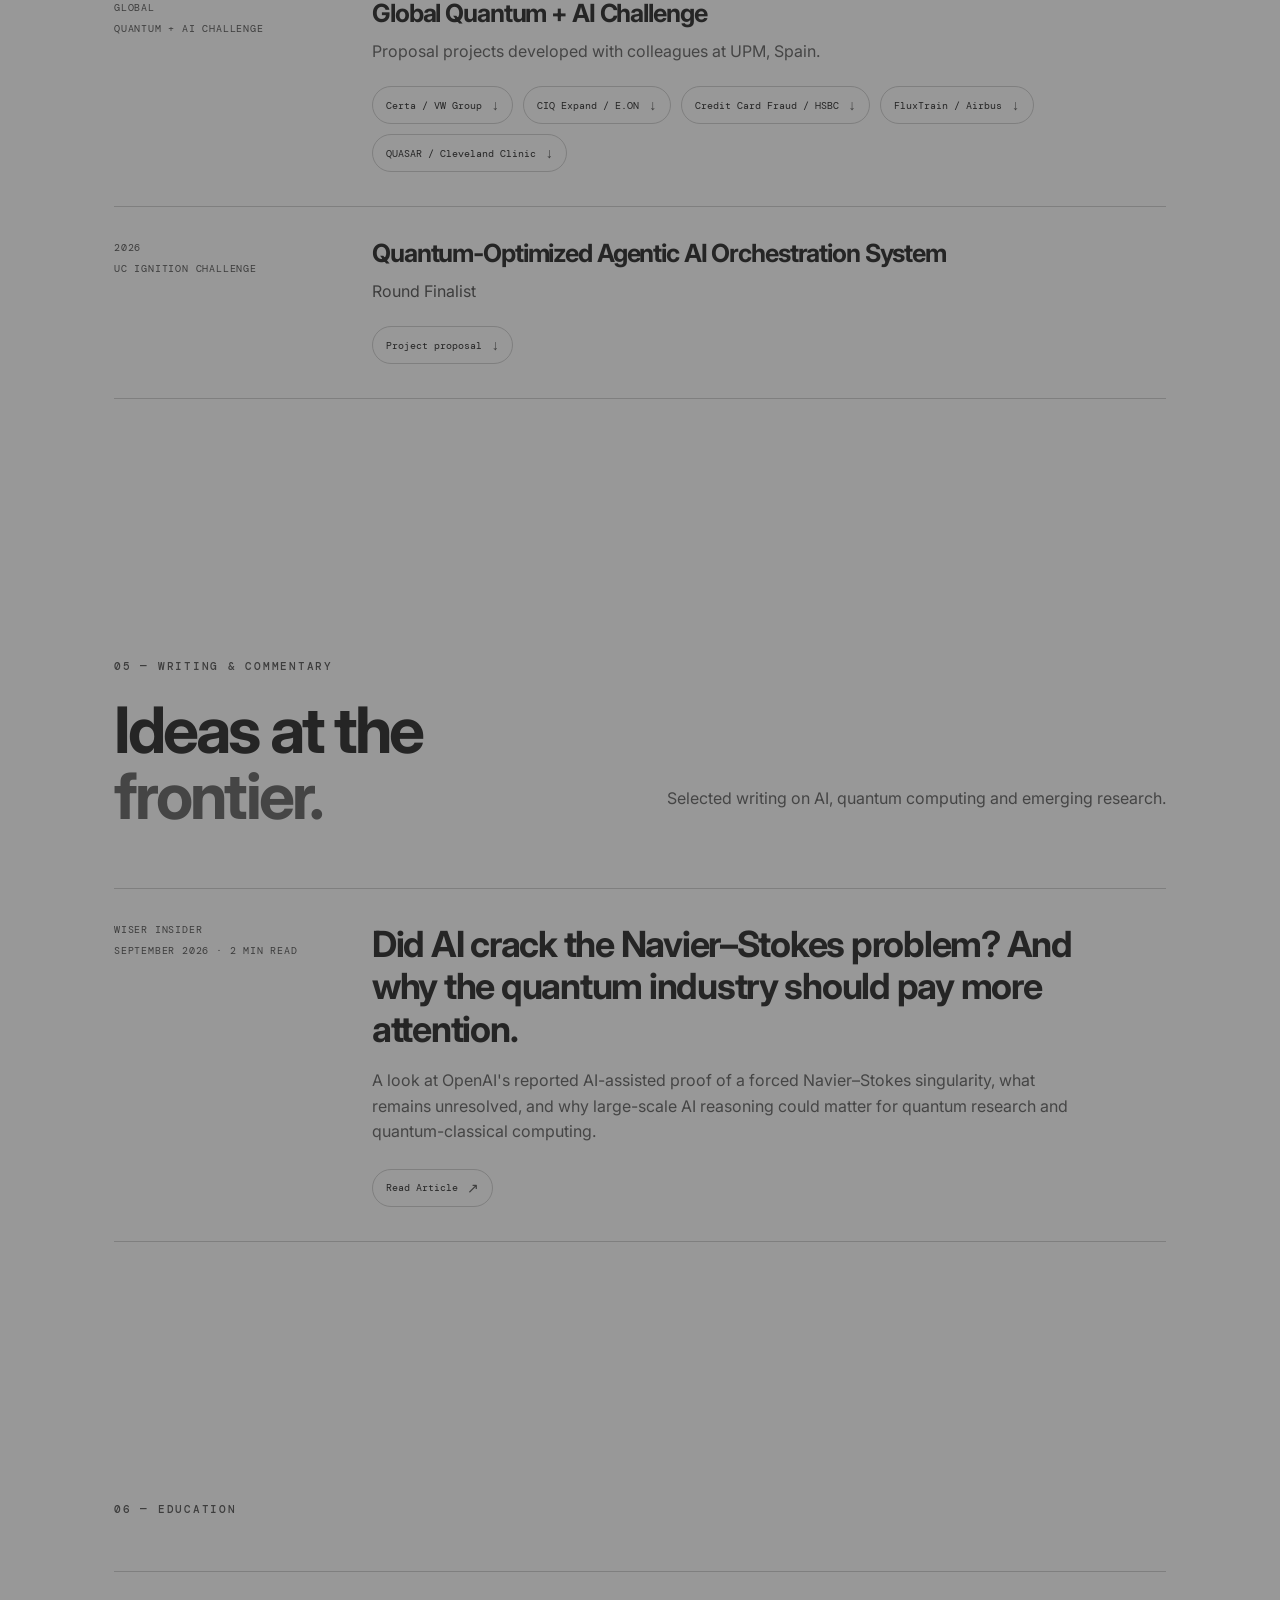
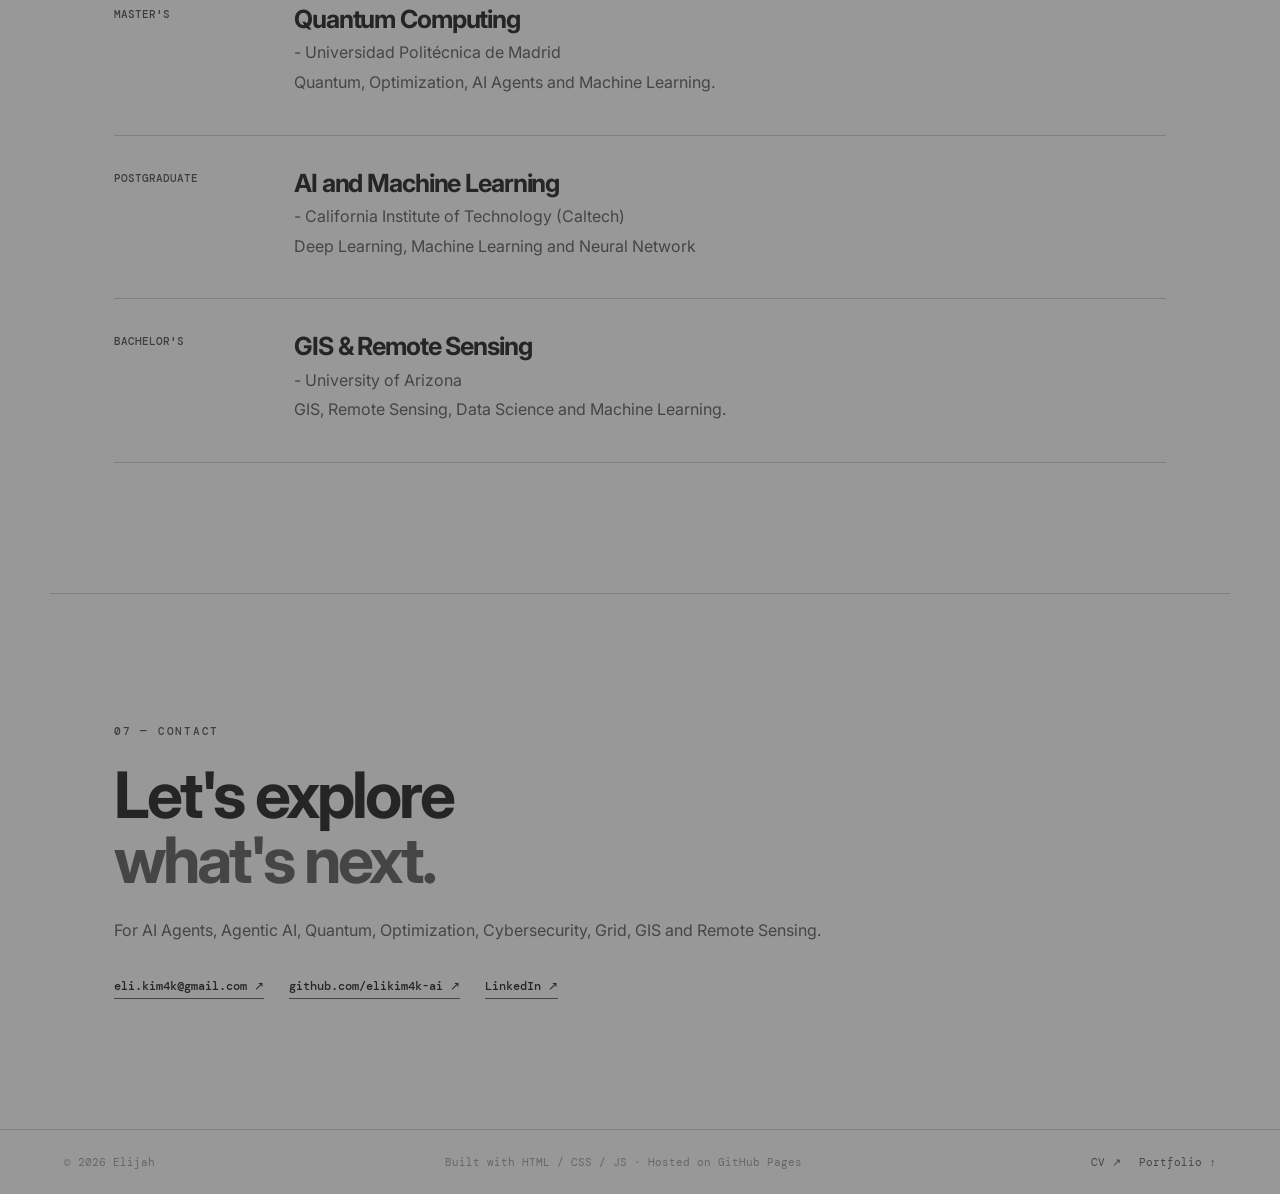
==== commit 97d8e23c: "Place Caltech after UPM in education" ====
--- a/index.html
+++ b/index.html
@@ -280,19 +280,19 @@
       <p class="eyebrow">06 — EDUCATION</p>
       <div class="timeline">
         <div class="timeline-item">
+          <div class="date">MASTER'S</div>
+          <div>
+            <h3>Quantum Computing</h3>
+            <p>- Universidad Politécnica de Madrid</p>
+            <p>Quantum, Optimization, AI Agents and Machine Learning.</p>
+          </div>
+        </div>
+        <div class="timeline-item">
           <div class="date">POSTGRADUATE</div>
           <div>
             <h3>AI and Machine Learning</h3>
             <p>- California Institute of Technology (Caltech)</p>
             <p>Deep Learning, Machine Learning and Neural Network</p>
-          </div>
-        </div>
-        <div class="timeline-item">
-          <div class="date">MASTER'S</div>
-          <div>
-            <h3>Quantum Computing</h3>
-            <p>- Universidad Politécnica de Madrid</p>
-            <p>Quantum, Optimization, AI Agents and Machine Learning.</p>
           </div>
         </div>
         <div class="timeline-item">
